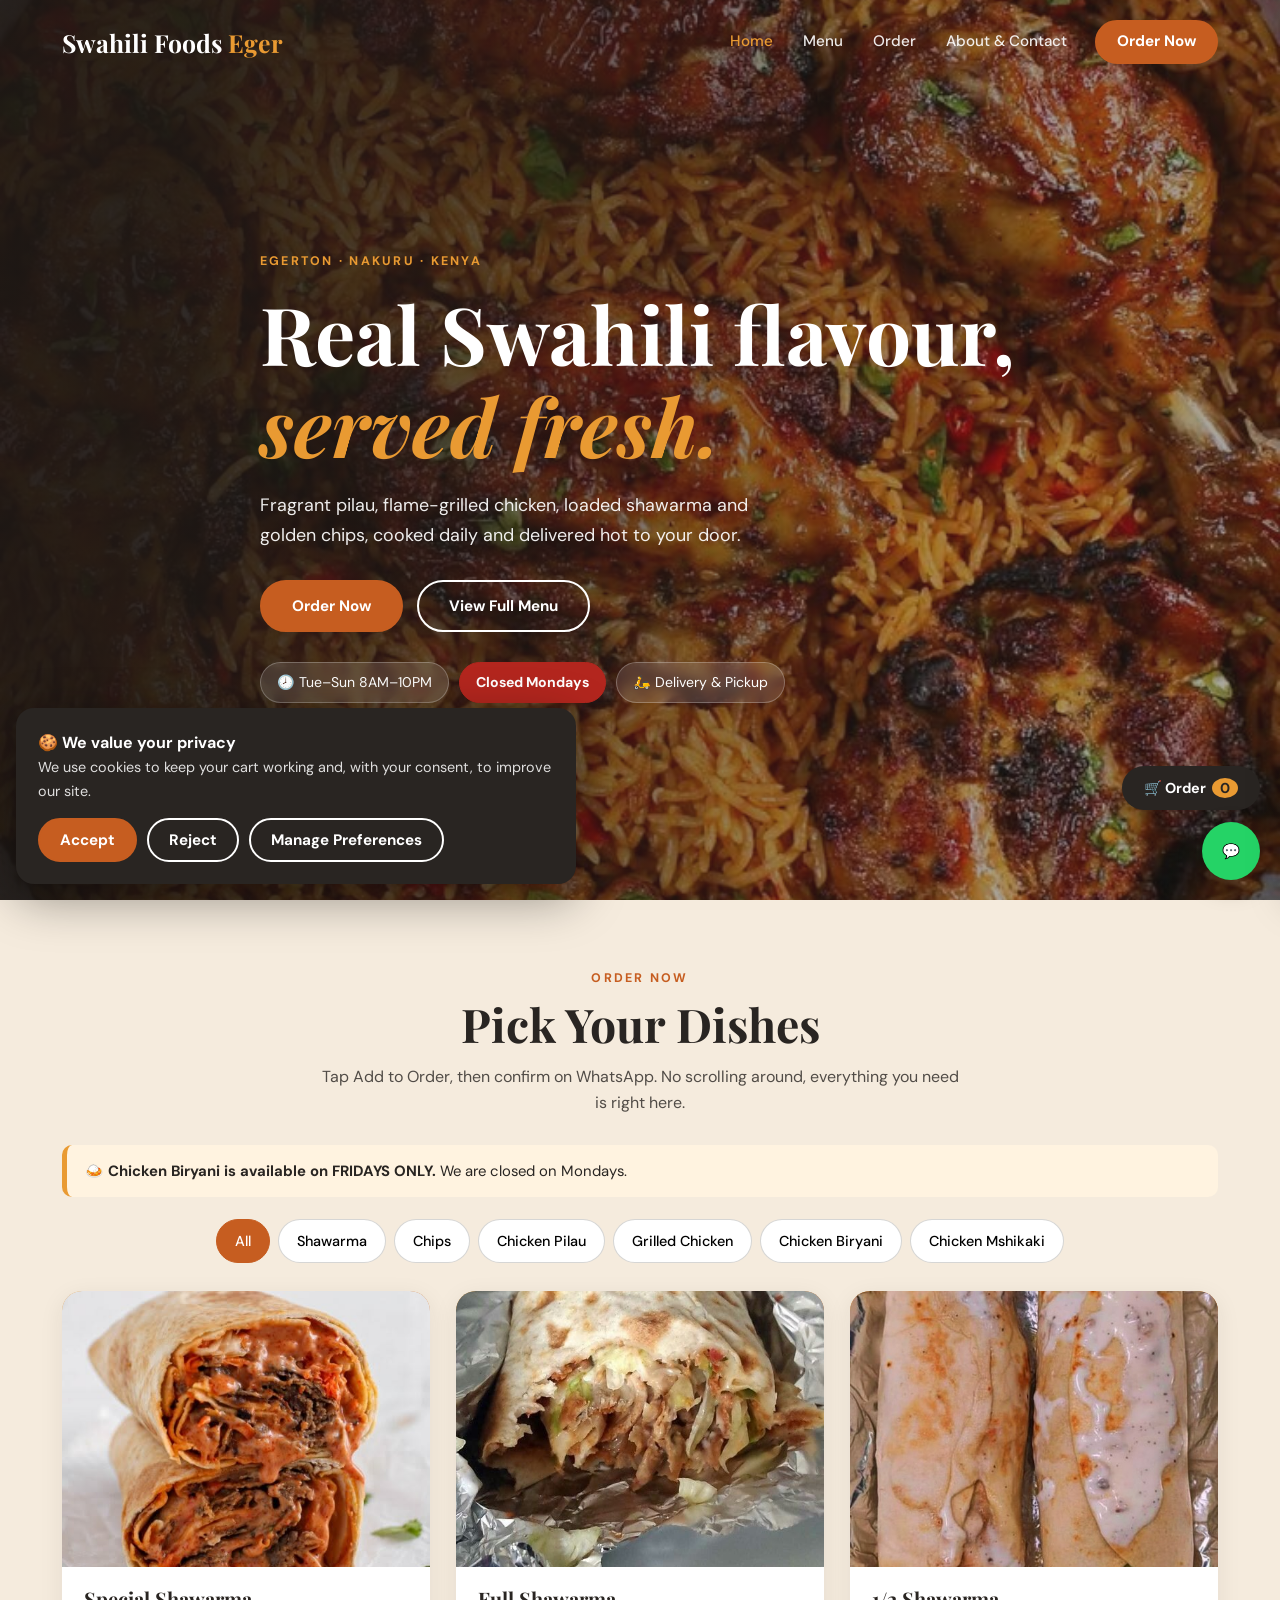
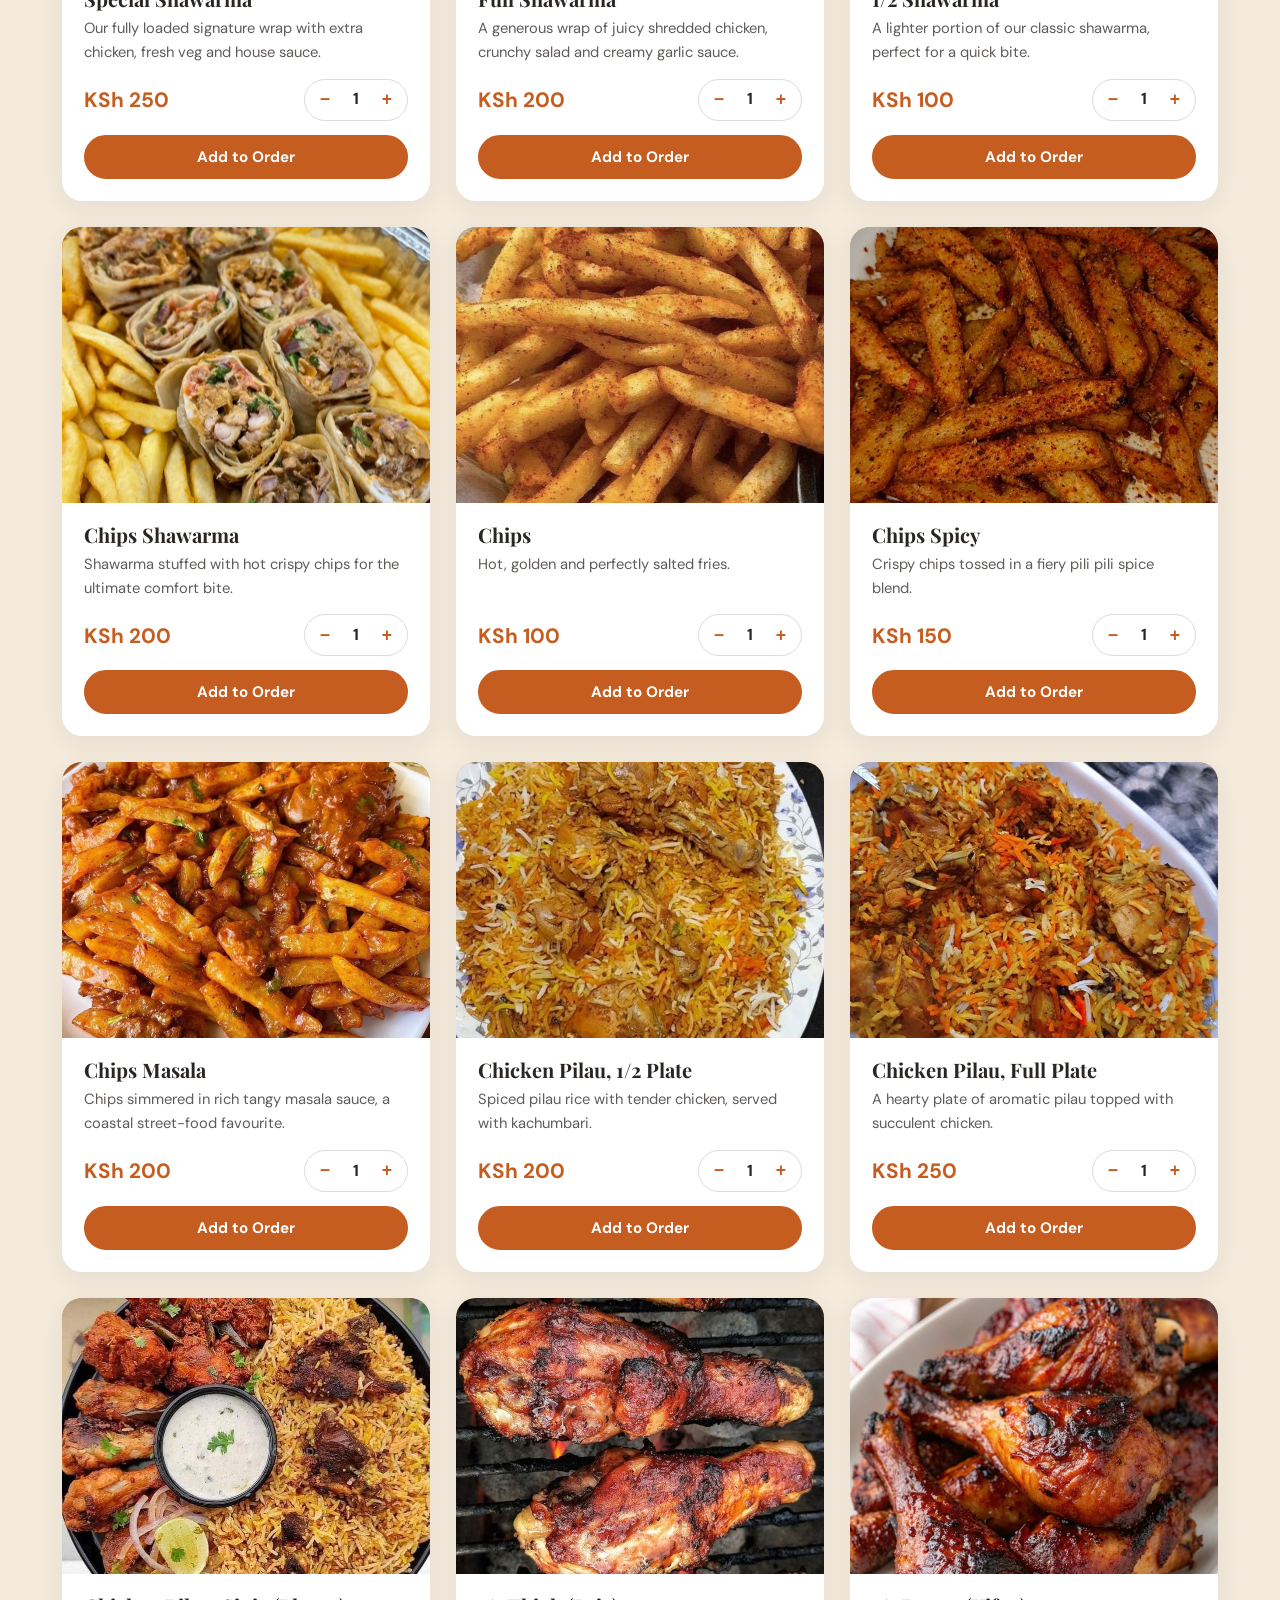
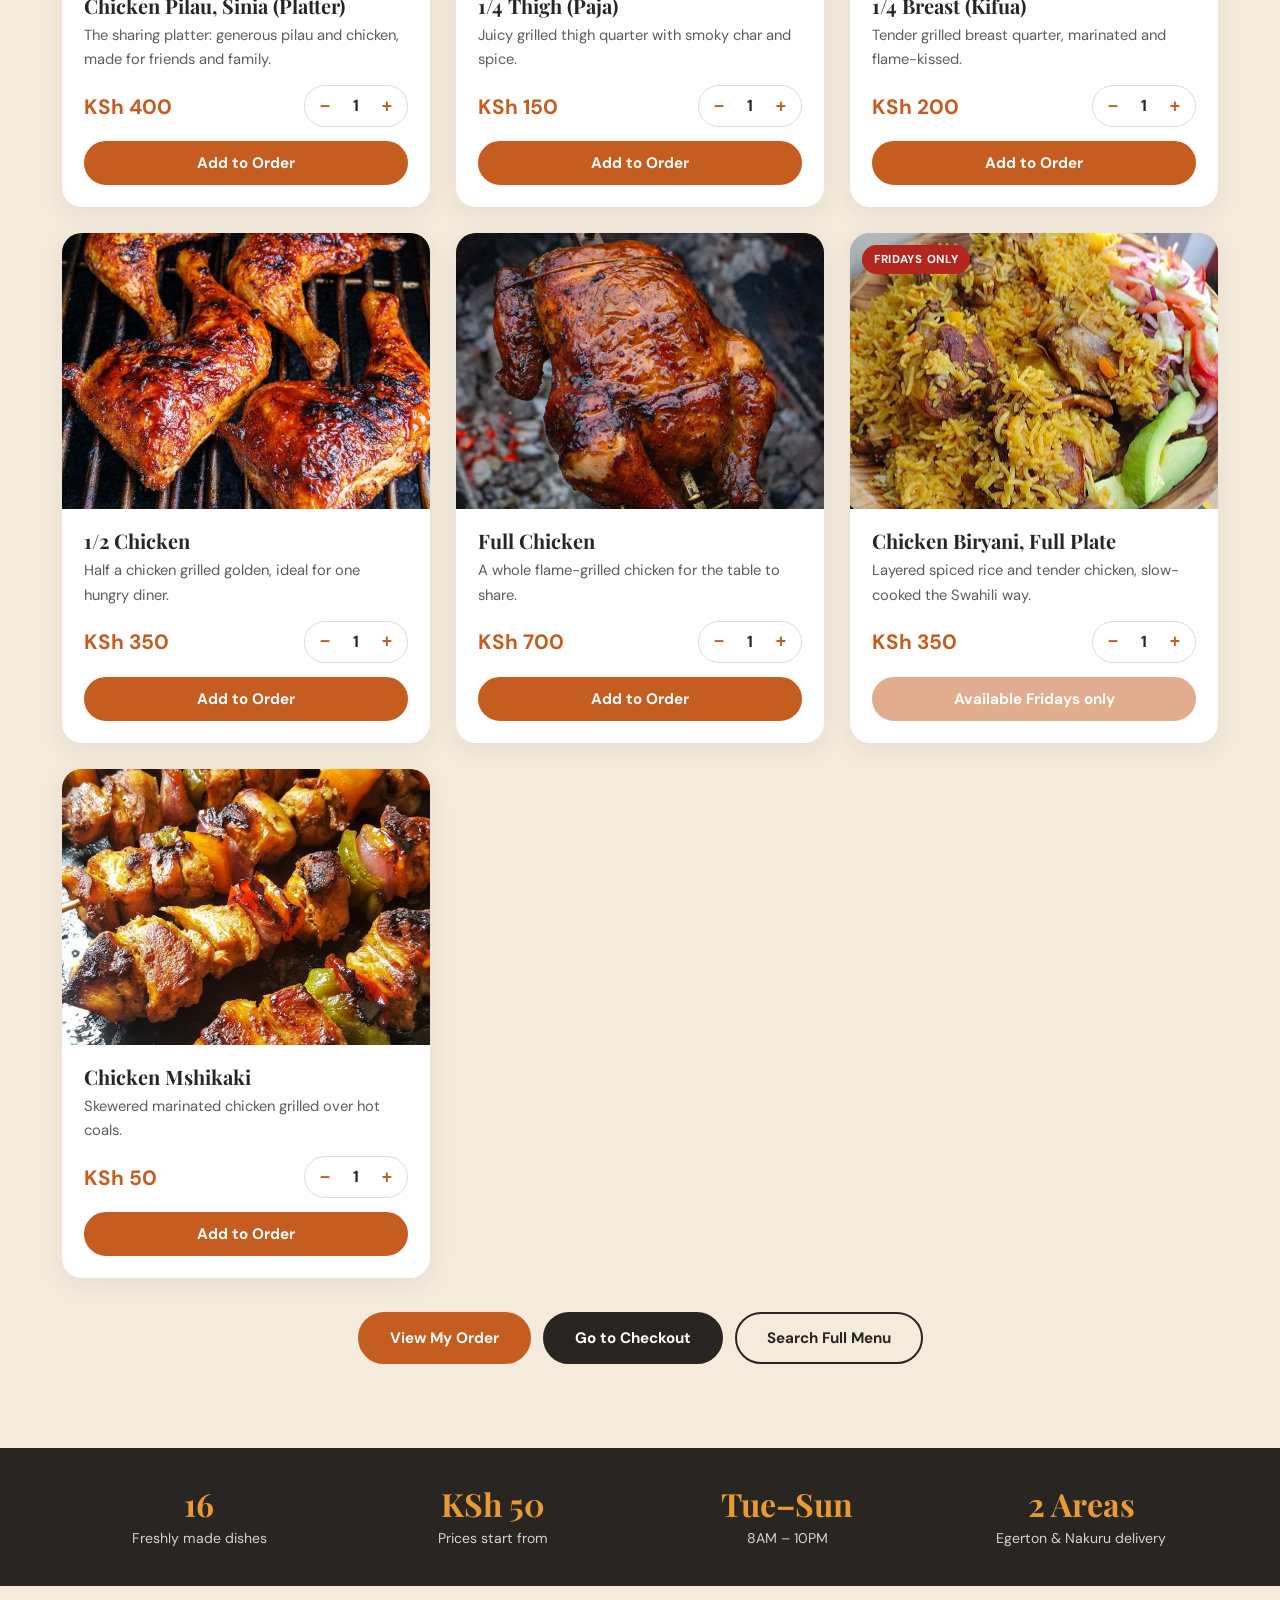
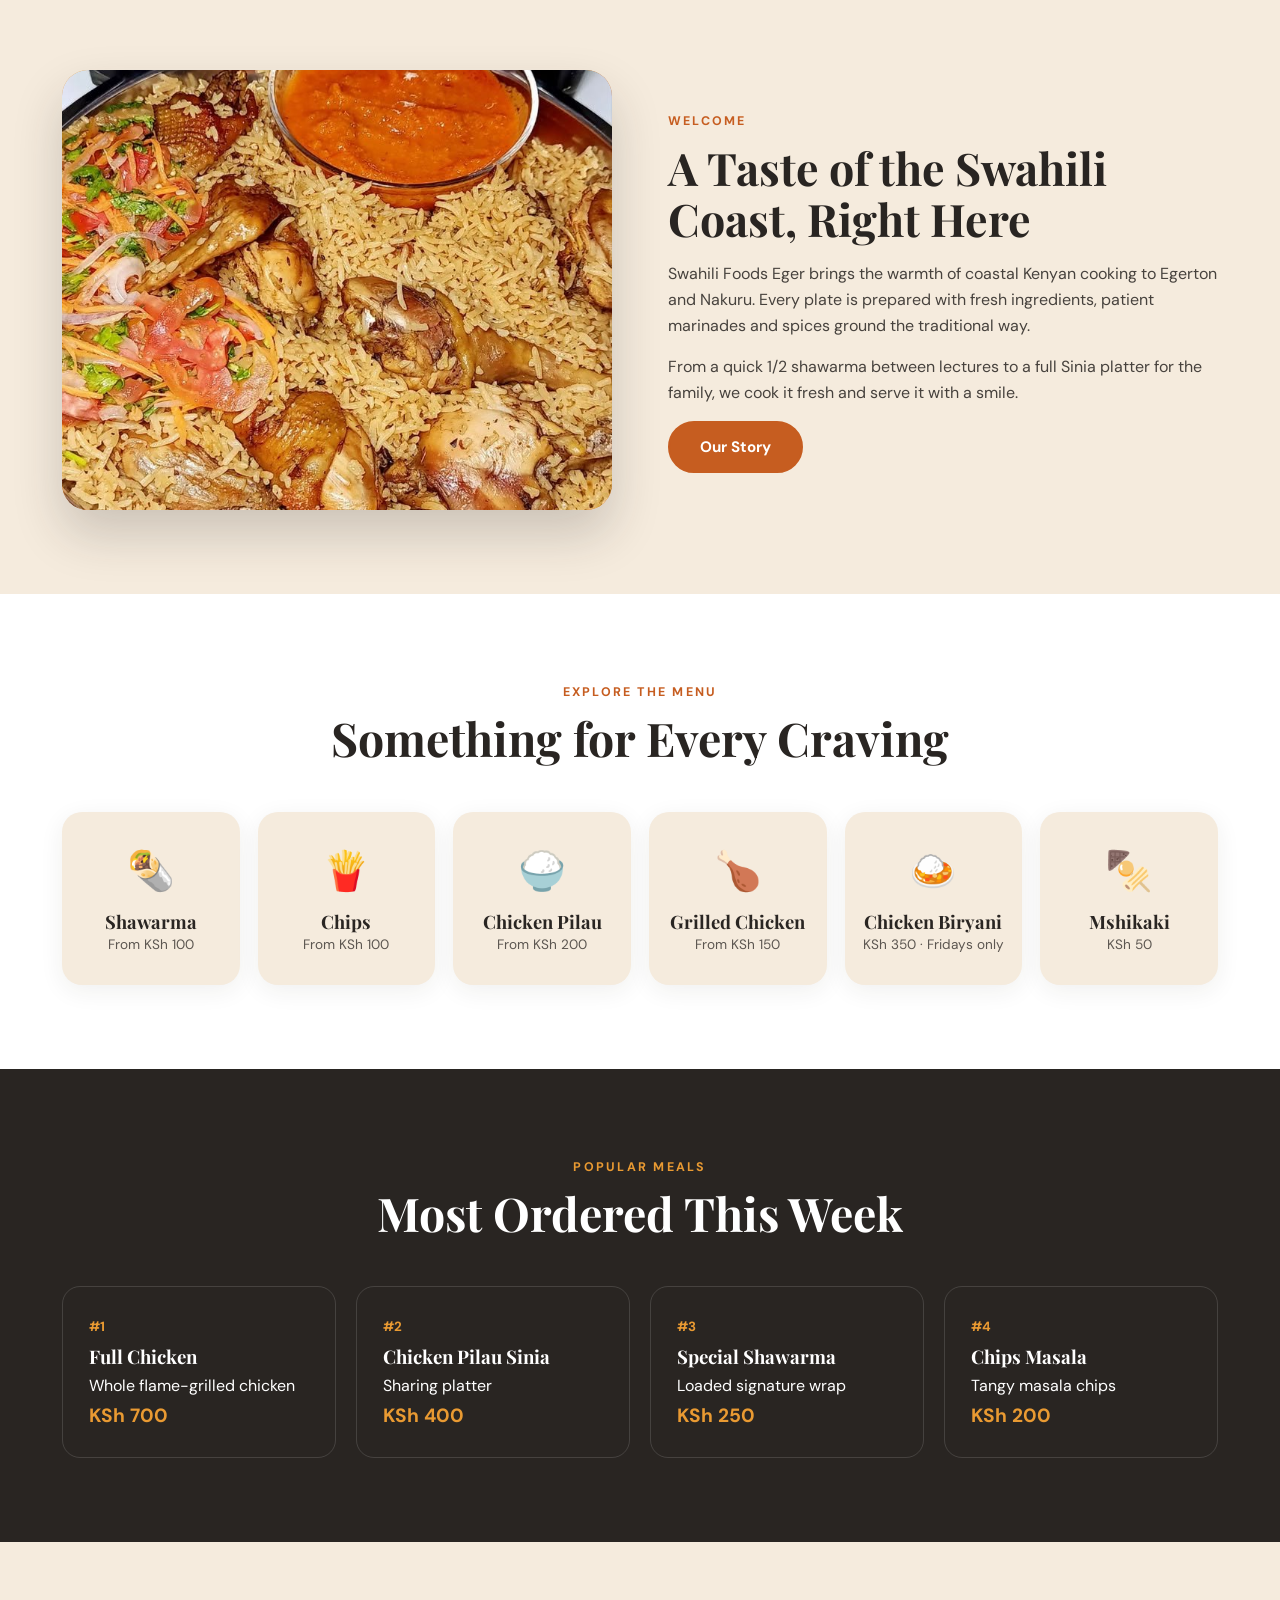
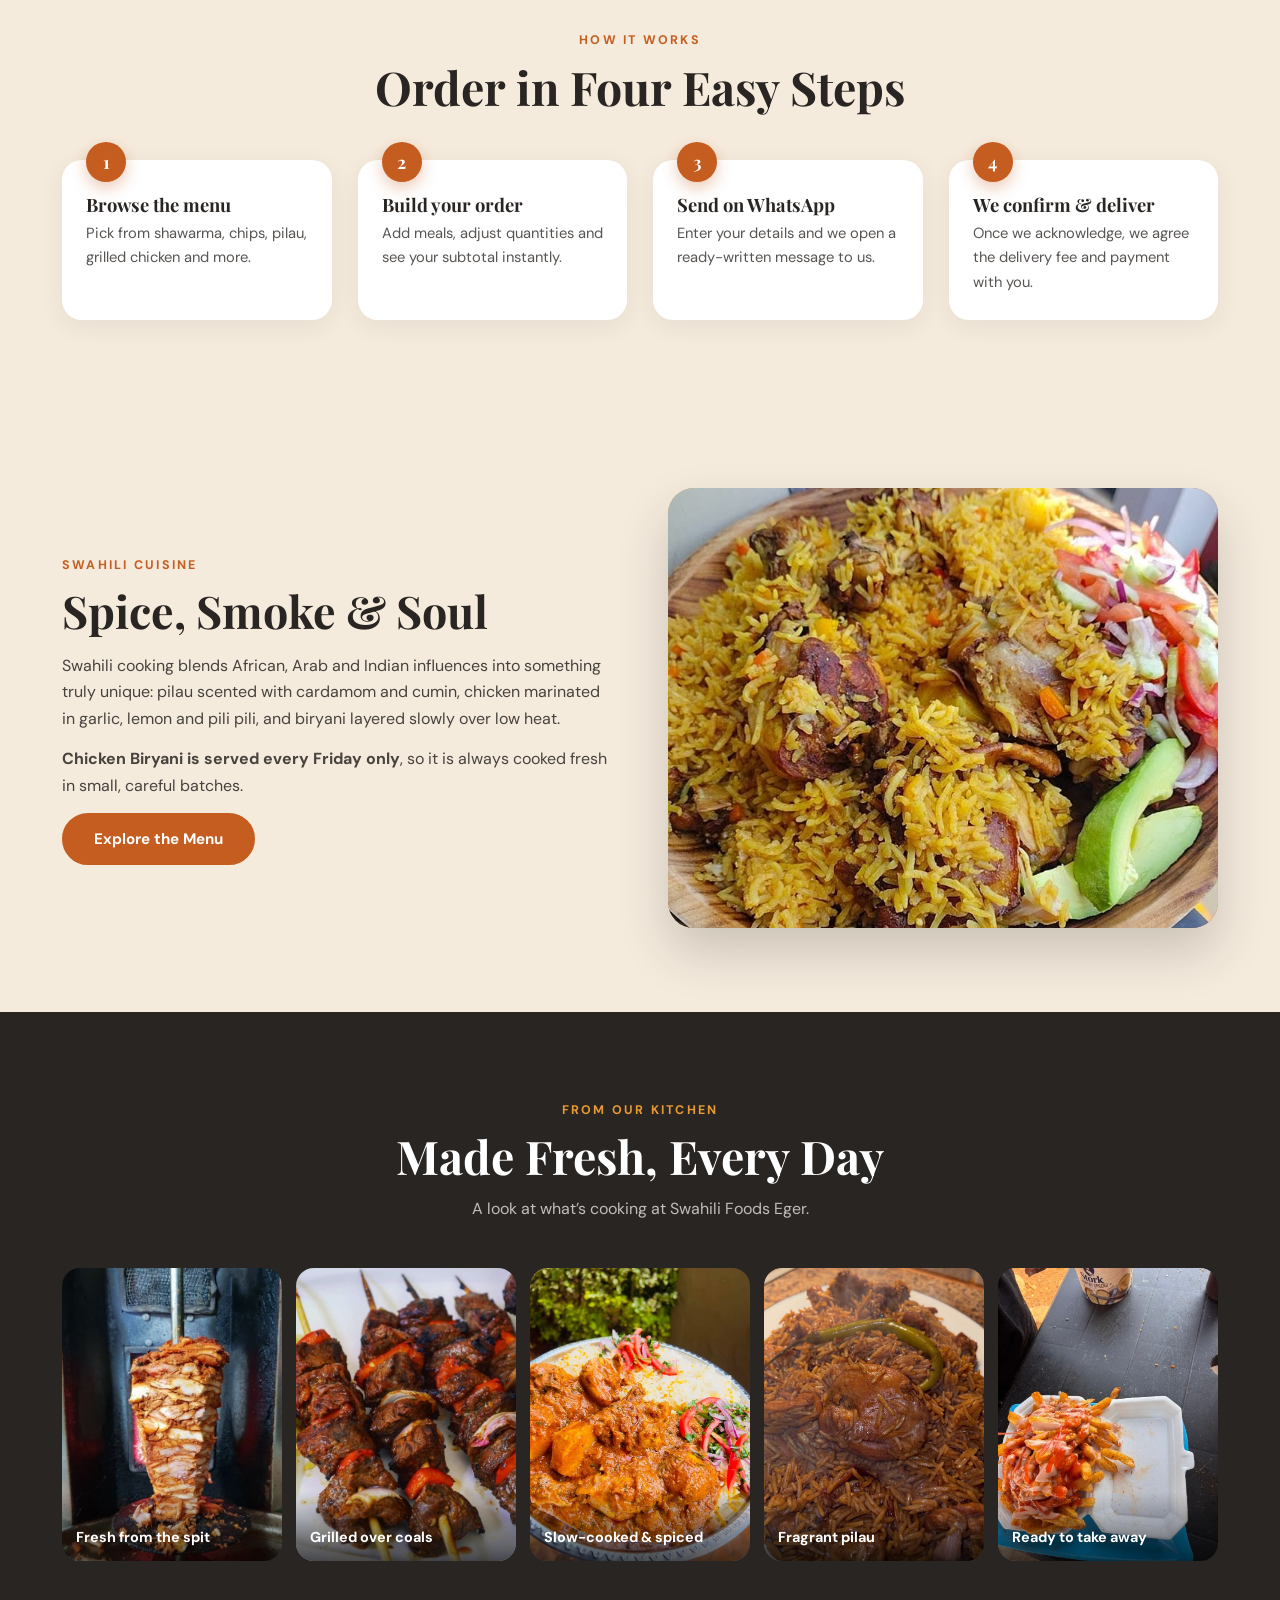
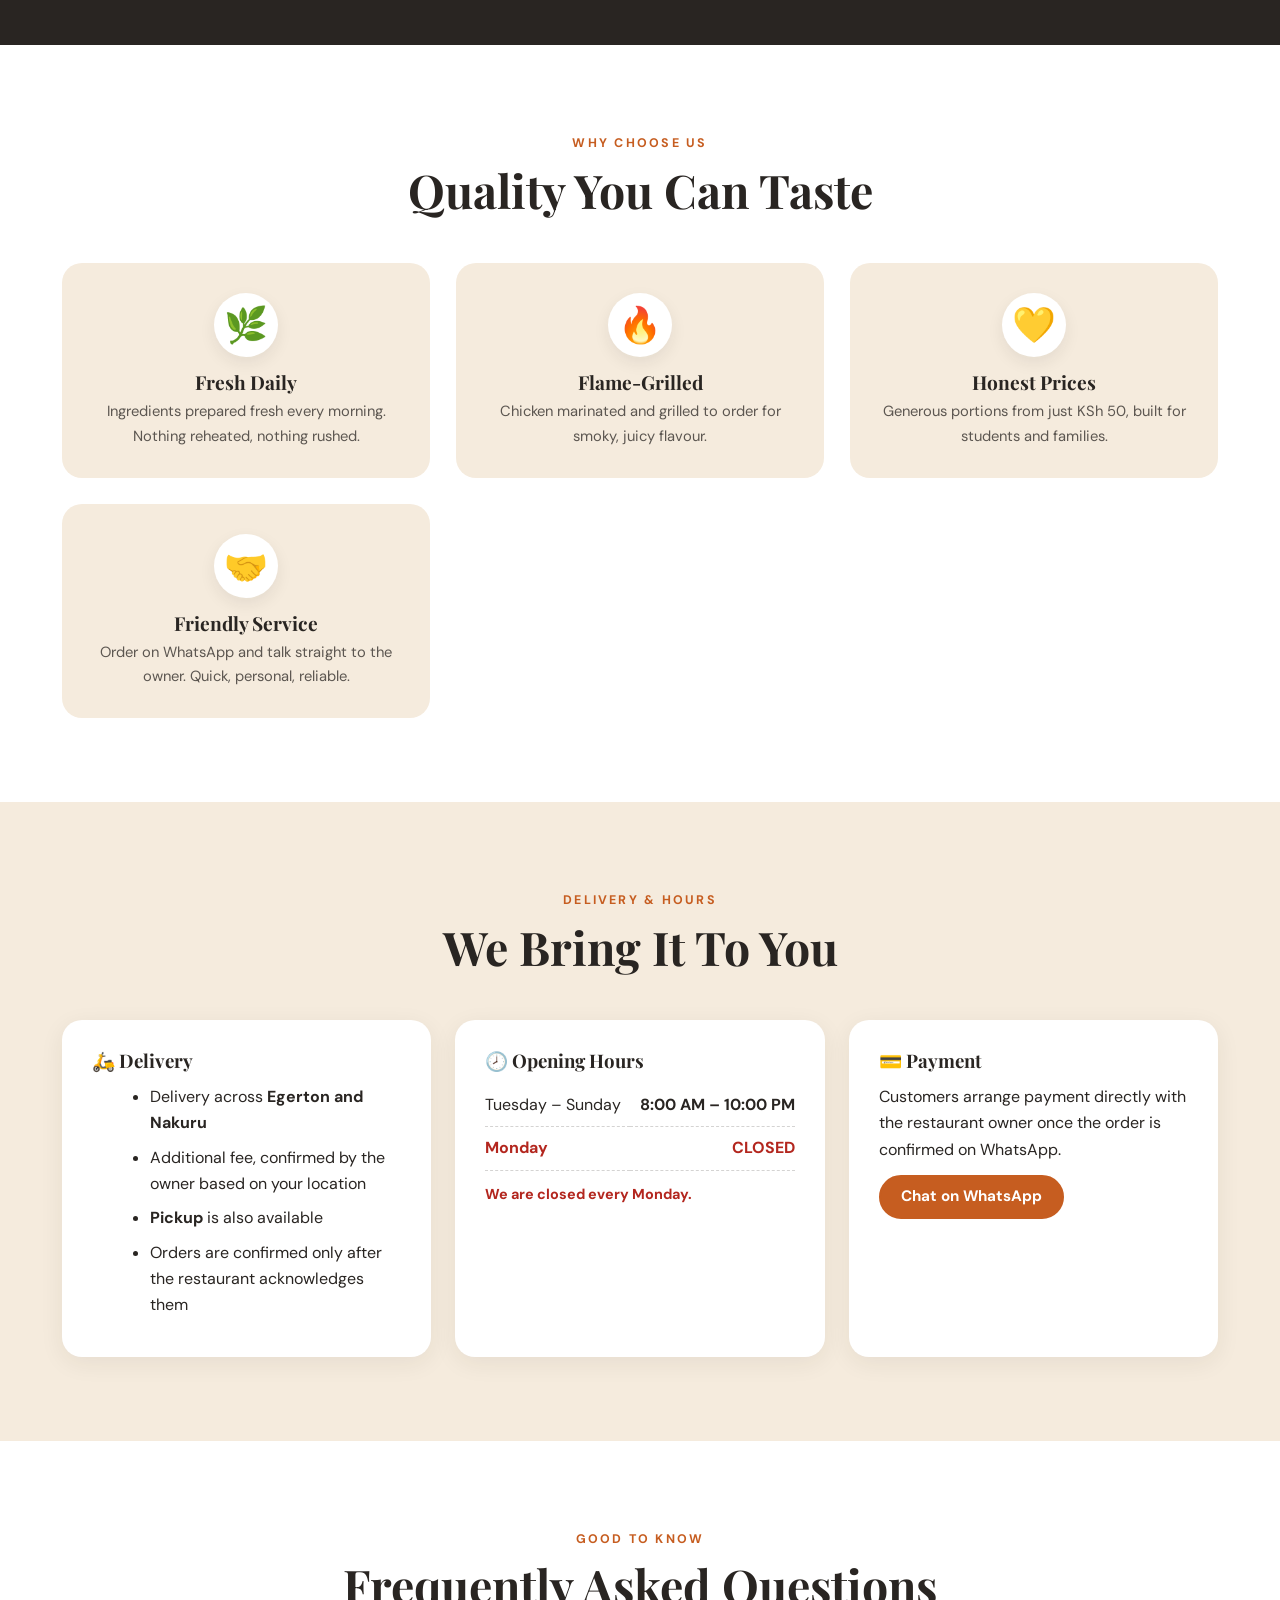
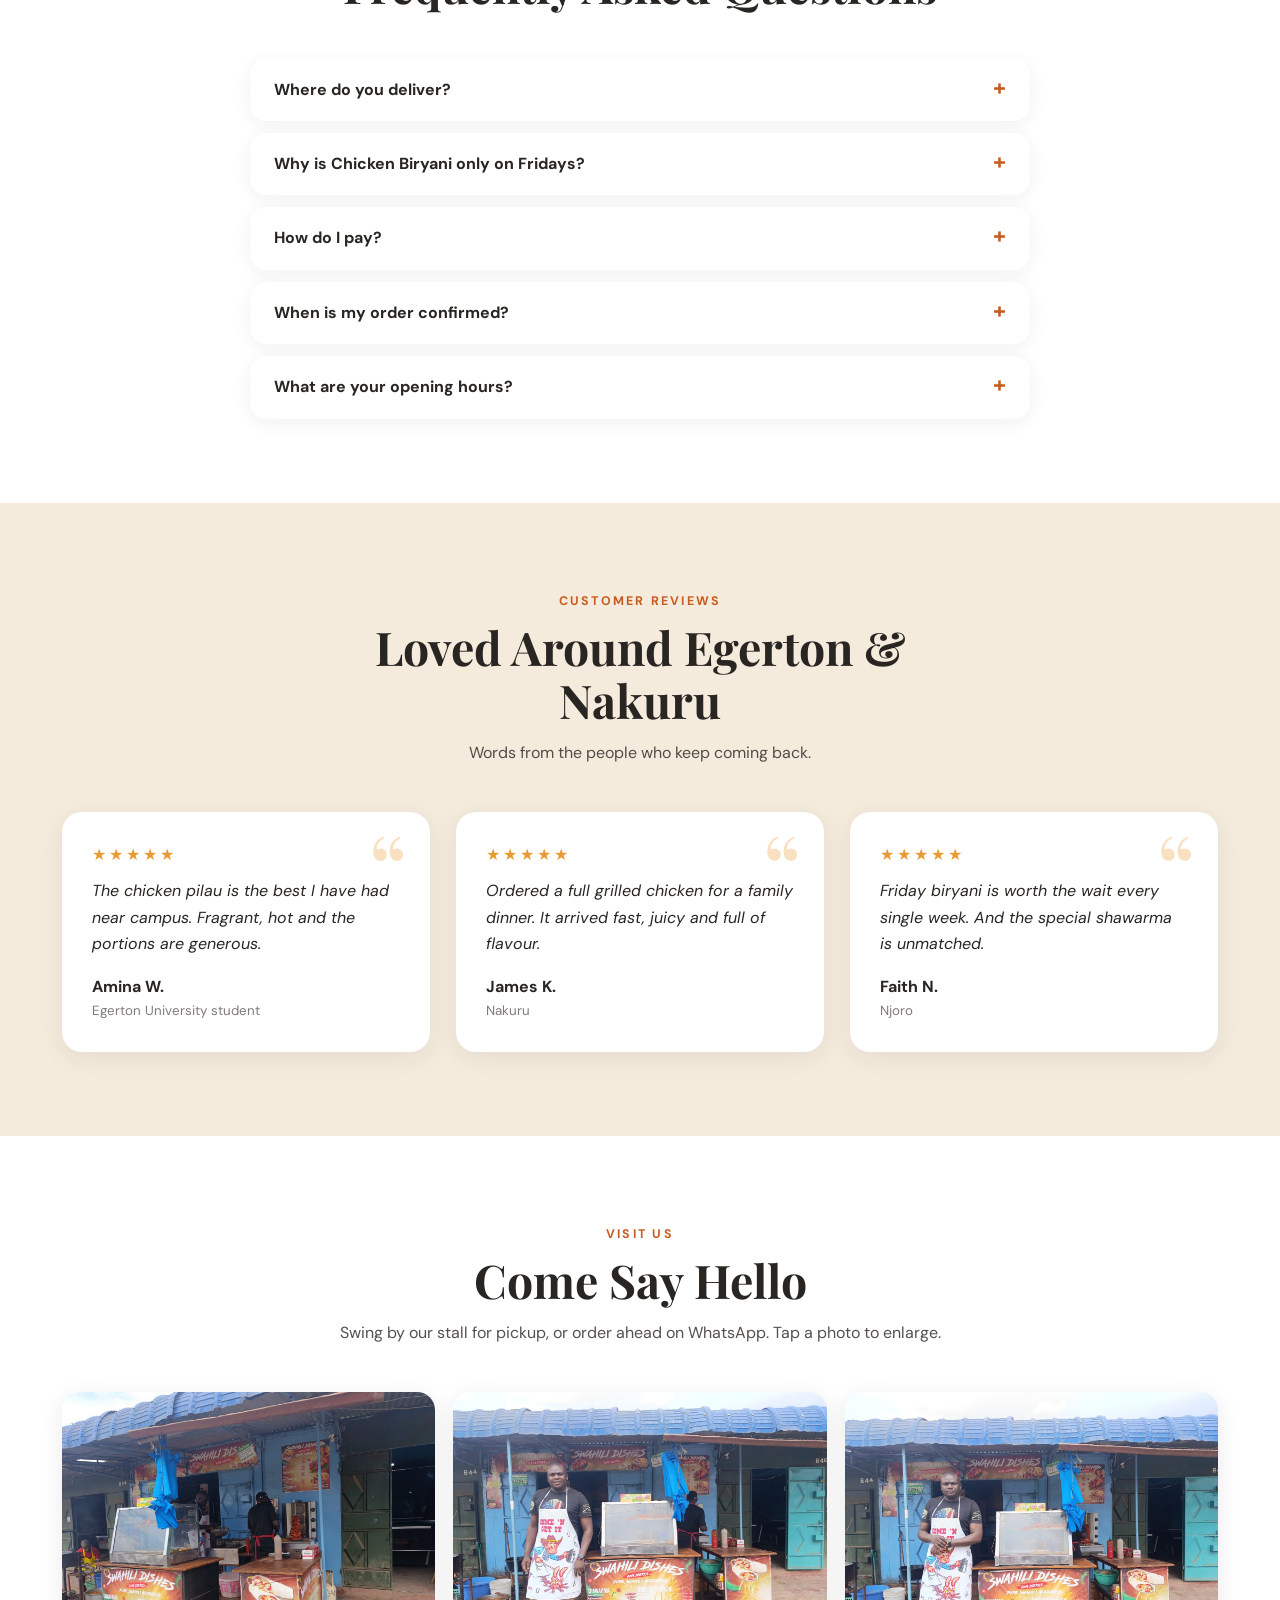
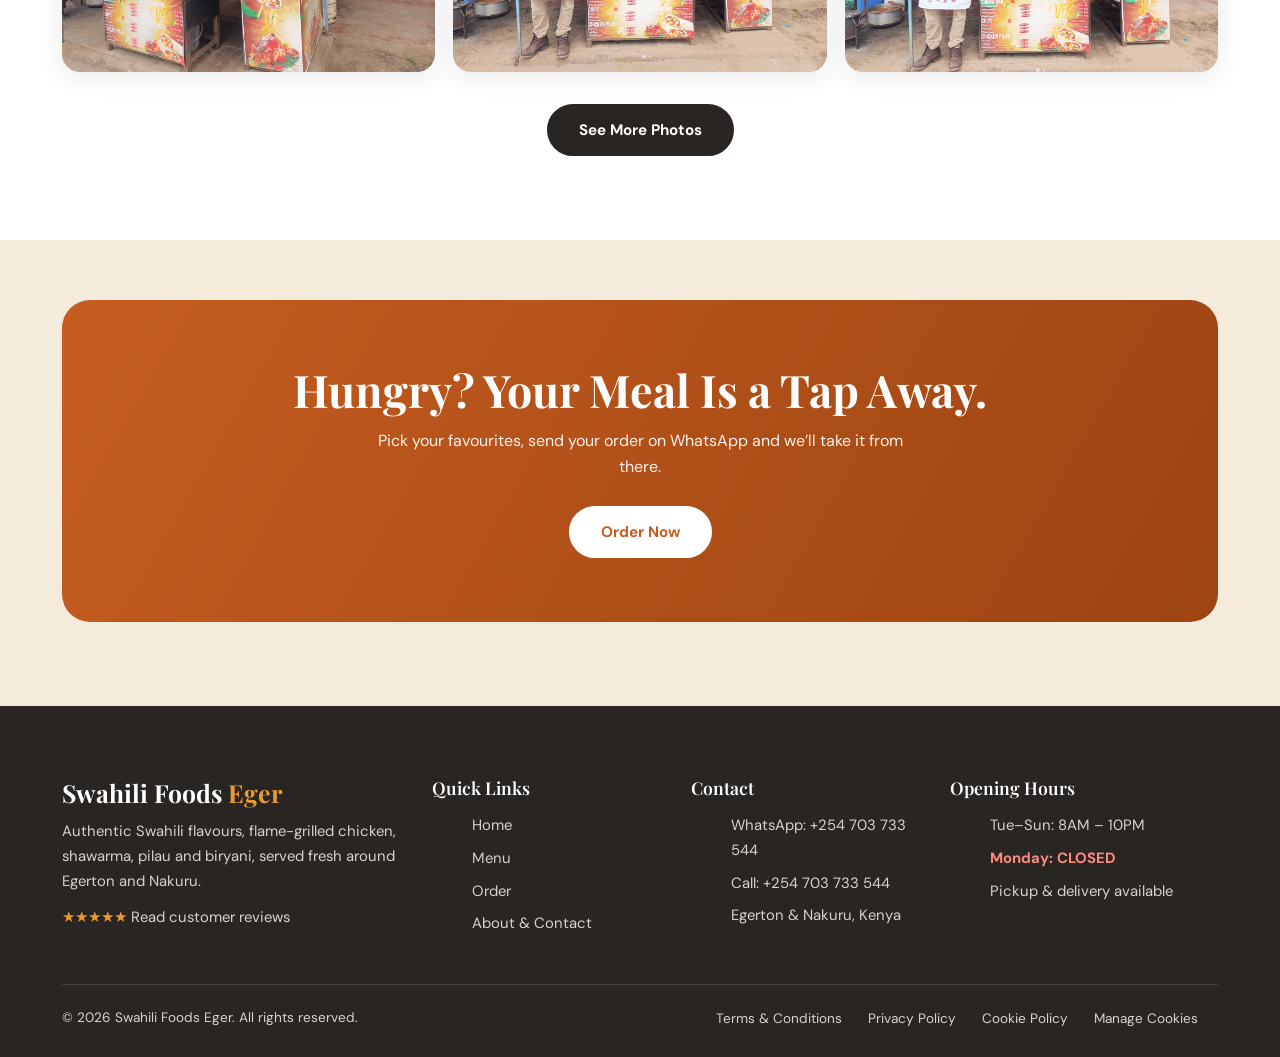
==== index.html @ cf9e190a "Add files via upload" ====
<!DOCTYPE html><html lang="en"><head><meta charset="utf-8"><meta name="viewport" content="width=device-width,initial-scale=1"><title>Swahili Foods Eger | Swahili Cuisine, Grilled Chicken &amp; Shawarma in Egerton &amp; Nakuru</title><meta name="description" content="Authentic Swahili food in Egerton and Nakuru: pilau, biryani, grilled chicken, shawarma and chips. Order on WhatsApp."><link rel="preconnect" href="https://fonts.googleapis.com"><link rel="preconnect" href="https://fonts.gstatic.com" crossorigin><link href="https://fonts.googleapis.com/css2?family=DM+Sans:wght@400;500;700&family=Playfair+Display:wght@600;700&display=swap" rel="stylesheet"><link rel="stylesheet" href="css/style.css"></head><body>
<section class="hero"><div class="wrap"><span class="eyebrow" style="color:var(--a)">Egerton · Nakuru · Kenya</span><h1>Real Swahili flavour, <em>served fresh.</em></h1><p>Fragrant pilau, flame-grilled chicken, loaded shawarma and golden chips, cooked daily and delivered hot to your door.</p><div class="cta"><a class="btn" href="#order">Order Now</a><a class="btn ghost" href="menu.html">View Full Menu</a></div><div class="pills"><span>🕗 Tue–Sun 8AM–10PM</span><span class="x">Closed Mondays</span><span>🛵 Delivery &amp; Pickup</span></div></div></section>
<section id="order" style="padding-top:64px"><div class="wrap"><div class="sh rv" style="margin-bottom:28px"><span class="eyebrow">Order Now</span><h2>Pick Your Dishes</h2><p>Tap Add to Order, then confirm on WhatsApp. No scrolling around, everything you need is right here.</p></div><div id="notice"></div><div class="notice"><b>🍛 Chicken Biryani is available on FRIDAYS ONLY.</b> We are closed on Mondays.</div><div class="chips" id="qchips" style="margin-bottom:28px"></div><div class="grid" id="featured"></div><p style="text-align:center;margin-top:34px;display:flex;gap:12px;justify-content:center;flex-wrap:wrap"><button class="btn" data-open>View My Order</button><a class="btn dk" href="order.html">Go to Checkout</a><a class="btn ghost" style="color:var(--c);border-color:var(--c)" href="menu.html">Search Full Menu</a></p></div></section>
<div class="stats"><div class="wrap"><div><b>16</b><span>Freshly made dishes</span></div><div><b>KSh 50</b><span>Prices start from</span></div><div><b>Tue–Sun</b><span>8AM – 10PM</span></div><div><b>2 Areas</b><span>Egerton &amp; Nakuru delivery</span></div></div></div>
<section><div class="wrap split"><div class="pic rv">🍗<img src="images/about.jpg" alt="Swahili Foods Eger kitchen" onerror="this.remove()"></div><div class="rv"><span class="eyebrow">Welcome</span><h2>A Taste of the Swahili Coast, Right Here</h2><p>Swahili Foods Eger brings the warmth of coastal Kenyan cooking to Egerton and Nakuru. Every plate is prepared with fresh ingredients, patient marinades and spices ground the traditional way.</p><p>From a quick 1/2 shawarma between lectures to a full Sinia platter for the family, we cook it fresh and serve it with a smile.</p><a class="btn" href="about.html">Our Story</a></div></div></section>
<section class="white"><div class="wrap"><div class="sh rv"><span class="eyebrow">Explore the Menu</span><h2>Something for Every Craving</h2></div><div class="tiles"><a class="tile rv" href="menu.html#cat-0"><span aria-hidden="true">🌯</span><h3>Shawarma</h3><p>From KSh 100</p></a><a class="tile rv" href="menu.html#cat-1"><span aria-hidden="true">🍟</span><h3>Chips</h3><p>From KSh 100</p></a><a class="tile rv" href="menu.html#cat-2"><span aria-hidden="true">🍚</span><h3>Chicken Pilau</h3><p>From KSh 200</p></a><a class="tile rv" href="menu.html#cat-3"><span aria-hidden="true">🍗</span><h3>Grilled Chicken</h3><p>From KSh 150</p></a><a class="tile rv" href="menu.html#cat-4"><span aria-hidden="true">🍛</span><h3>Chicken Biryani</h3><p>KSh 350 · Fridays only</p></a><a class="tile rv" href="menu.html#cat-5"><span aria-hidden="true">🍢</span><h3>Mshikaki</h3><p>KSh 50</p></a></div></div></section>
<section class="dark"><div class="wrap"><div class="sh rv"><span class="eyebrow" style="color:var(--a)">Popular Meals</span><h2>Most Ordered This Week</h2></div><div class="pop rv"><div><small>#1</small><h3>Full Chicken</h3><p>Whole flame-grilled chicken</p><b>KSh 700</b></div><div><small>#2</small><h3>Chicken Pilau Sinia</h3><p>Sharing platter</p><b>KSh 400</b></div><div><small>#3</small><h3>Special Shawarma</h3><p>Loaded signature wrap</p><b>KSh 250</b></div><div><small>#4</small><h3>Chips Masala</h3><p>Tangy masala chips</p><b>KSh 200</b></div></div></div></section>
<section><div class="wrap"><div class="sh rv"><span class="eyebrow">How It Works</span><h2>Order in Four Easy Steps</h2></div><div class="steps"><div class="step rv"><h3>Browse the menu</h3><p>Pick from shawarma, chips, pilau, grilled chicken and more.</p></div><div class="step rv"><h3>Build your order</h3><p>Add meals, adjust quantities and see your subtotal instantly.</p></div><div class="step rv"><h3>Send on WhatsApp</h3><p>Enter your details and we open a ready-written message to us.</p></div><div class="step rv"><h3>We confirm &amp; deliver</h3><p>Once we acknowledge, we agree the delivery fee and payment with you.</p></div></div></div></section>
<section><div class="wrap split"><div class="rv"><span class="eyebrow">Swahili Cuisine</span><h2>Spice, Smoke &amp; Soul</h2><p>Swahili cooking blends African, Arab and Indian influences into something truly unique: pilau scented with cardamom and cumin, chicken marinated in garlic, lemon and pili pili, and biryani layered slowly over low heat.</p><p><b>Chicken Biryani is served every Friday only</b>, so it is always cooked fresh in small, careful batches.</p><a class="btn" href="menu.html">Explore the Menu</a></div><div class="pic rv">🍛<img src="images/biryani.jpg" alt="Chicken biryani" onerror="this.remove()"></div></div></section>
<section class="dark"><div class="wrap"><div class="sh rv"><span class="eyebrow" style="color:var(--a)">From Our Kitchen</span><h2>Made Fresh, Every Day</h2><p>A look at what’s cooking at Swahili Foods Eger.</p></div><div class="gal"><figure class="rv"><img src="images/g1.jpg" alt="Shawarma roasting on the spit" loading="lazy"><figcaption>Fresh from the spit</figcaption></figure><figure class="rv"><img src="images/g2.jpg" alt="Skewers grilled over coals" loading="lazy"><figcaption>Grilled over coals</figcaption></figure><figure class="rv"><img src="images/g3.jpg" alt="Slow-cooked spiced dish" loading="lazy"><figcaption>Slow-cooked &amp; spiced</figcaption></figure><figure class="rv"><img src="images/g4.jpg" alt="Fragrant pilau" loading="lazy"><figcaption>Fragrant pilau</figcaption></figure><figure class="rv"><img src="images/g5.jpg" alt="Takeaway chips" loading="lazy"><figcaption>Ready to take away</figcaption></figure></div></div></section>
<section class="white"><div class="wrap"><div class="sh rv"><span class="eyebrow">Why Choose Us</span><h2>Quality You Can Taste</h2></div><div class="grid"><div class="feat rv"><i aria-hidden="true">🌿</i><h3>Fresh Daily</h3><p>Ingredients prepared fresh every morning. Nothing reheated, nothing rushed.</p></div><div class="feat rv"><i aria-hidden="true">🔥</i><h3>Flame-Grilled</h3><p>Chicken marinated and grilled to order for smoky, juicy flavour.</p></div><div class="feat rv"><i aria-hidden="true">💛</i><h3>Honest Prices</h3><p>Generous portions from just KSh 50, built for students and families.</p></div><div class="feat rv"><i aria-hidden="true">🤝</i><h3>Friendly Service</h3><p>Order on WhatsApp and talk straight to the owner. Quick, personal, reliable.</p></div></div></div></section>
<section><div class="wrap"><div class="sh rv"><span class="eyebrow">Delivery &amp; Hours</span><h2>We Bring It To You</h2></div><div class="info"><div class="box rv"><h3>🛵 Delivery</h3><ul><li>Delivery across <b>Egerton and Nakuru</b></li><li>Additional fee, confirmed by the owner based on your location</li><li><b>Pickup</b> is also available</li><li>Orders are confirmed only after the restaurant acknowledges them</li></ul></div><div class="box rv"><h3>🕗 Opening Hours</h3><table class="hrs"><tr><td>Tuesday – Sunday</td><td>8:00 AM – 10:00 PM</td></tr><tr class="cl"><td>Monday</td><td>CLOSED</td></tr></table><p style="margin-top:12px;font-size:.9rem"><b style="color:#b3261e">We are closed every Monday.</b></p></div><div class="box rv"><h3>💳 Payment</h3><p>Customers arrange payment directly with the restaurant owner once the order is confirmed on WhatsApp.</p><p style="margin-top:12px"><a class="btn sm" href="https://wa.me/254703733544">Chat on WhatsApp</a></p></div></div></div></section>
<section class="white"><div class="wrap"><div class="sh rv"><span class="eyebrow">Good to Know</span><h2>Frequently Asked Questions</h2></div><div class="faq rv"><details><summary>Where do you deliver?</summary><p>We deliver within Egerton and Nakuru. Delivery has an additional fee which the owner confirms with you based on your location. Pickup is also available.</p></details><details><summary>Why is Chicken Biryani only on Fridays?</summary><p>Biryani is cooked in careful, fresh batches every Friday, so it is only available to order that day.</p></details><details><summary>How do I pay?</summary><p>Payment is arranged directly with the restaurant owner after your order is acknowledged on WhatsApp.</p></details><details><summary>When is my order confirmed?</summary><p>Sending the WhatsApp message is a request. Your order is confirmed once the restaurant acknowledges it.</p></details><details><summary>What are your opening hours?</summary><p>We are open Tuesday to Sunday, 8AM to 10PM, and closed every Monday.</p></details></div></div></section>
<section id="reviews"><div class="wrap"><div class="sh rv"><span class="eyebrow">Customer Reviews</span><h2>Loved Around Egerton &amp; Nakuru</h2><p>Words from the people who keep coming back.</p></div><div class="grid"><div class="rev rv"><div class="st">★★★★★</div><p>The chicken pilau is the best I have had near campus. Fragrant, hot and the portions are generous.</p><b>Amina W.<small>Egerton University student</small></b></div><div class="rev rv"><div class="st">★★★★★</div><p>Ordered a full grilled chicken for a family dinner. It arrived fast, juicy and full of flavour.</p><b>James K.<small>Nakuru</small></b></div><div class="rev rv"><div class="st">★★★★★</div><p>Friday biryani is worth the wait every single week. And the special shawarma is unmatched.</p><b>Faith N.<small>Njoro</small></b></div></div></div></section>
<section class="white"><div class="wrap"><div class="sh rv"><span class="eyebrow">Visit Us</span><h2>Come Say Hello</h2><p>Swing by our stall for pickup, or order ahead on WhatsApp. Tap a photo to enlarge.</p></div><div class="strip"><button class="zm rv" data-zoom="images/stall-1.jpg" data-alt="Swahili Foods Eger stall front" aria-label="Enlarge photo: Swahili Foods Eger stall front"><img src="images/stall-1.jpg" alt="Swahili Foods Eger stall front" loading="lazy"></button><button class="zm rv" data-zoom="images/stall-2.jpg" data-alt="Our team at the stall" aria-label="Enlarge photo: Our team at the stall"><img src="images/stall-2.jpg" alt="Our team at the stall" loading="lazy"></button><button class="zm rv" data-zoom="images/stall-5.jpg" data-alt="Fresh food counter" aria-label="Enlarge photo: Fresh food counter"><img src="images/stall-5.jpg" alt="Fresh food counter" loading="lazy"></button></div><p style="text-align:center;margin-top:32px"><a class="btn dk" href="about.html#stall">See More Photos</a></p></div></section>
<section style="padding-top:60px"><div class="wrap"><div class="band rv"><h2>Hungry? Your Meal Is a Tap Away.</h2><p>Pick your favourites, send your order on WhatsApp and we’ll take it from there.</p><a class="btn" href="menu.html">Order Now</a></div></div></section>
<script src="js/app.js"></script></body></html>
---- css/style.css ----
:root{--o:#C65D20;--a:#E99A32;--iv:#F5EBDD;--c:#292522;--w:#fff}
*{box-sizing:border-box;margin:0}html{scroll-behavior:smooth}
body{font:16px/1.65 'DM Sans',sans-serif;color:var(--c);background:var(--iv)}
h1,h2,h3{font-family:'Playfair Display',serif;line-height:1.15}
img{max-width:100%;display:block}a{color:inherit;text-decoration:none}
.wrap{max-width:1200px;margin:auto;padding:0 22px}section{padding:84px 0}
.eyebrow{color:var(--o);font-weight:700;letter-spacing:.18em;text-transform:uppercase;font-size:.78rem}
.sh{text-align:center;max-width:640px;margin:0 auto 46px}.sh h2{font-size:clamp(2rem,4vw,2.9rem);margin:8px 0 12px}.sh p{opacity:.8}
.hd{position:absolute;inset:0 0 auto;z-index:20;padding:20px 0;color:#fff}
.hd .wrap{display:flex;align-items:center;gap:26px;flex-wrap:wrap}
.brand{font:700 1.55rem 'Playfair Display',serif}.brand b{color:var(--a)}
.hd nav{display:flex;gap:26px;margin-left:auto}
.hd nav a{font-weight:500;font-size:.95rem;opacity:.9;transition:.2s}.hd nav a.on,.hd nav a:hover{color:var(--a);opacity:1}
.btn{display:inline-block;padding:14px 30px;border-radius:50px;font:700 .95rem 'DM Sans',sans-serif;border:2px solid var(--o);background:var(--o);color:#fff;cursor:pointer;transition:.25s}
.btn:hover{background:var(--a);border-color:var(--a);transform:translateY(-2px);box-shadow:0 10px 24px #c65d2045}
.btn.ghost{background:transparent;border-color:#fff}.btn.ghost:hover{color:var(--c)}.btn.dk{background:var(--c);border-color:var(--c)}.btn.sm{padding:9px 20px}.btn[disabled]{opacity:.5;pointer-events:none}
.hero{min-height:100vh;display:flex;align-items:center;color:#fff;background:linear-gradient(100deg,#1d1815ee 15%,#29252266 70%),url(../images/hero.jpg) center/cover,radial-gradient(circle at 70% 40%,#C65D20,#292522)}
.hero .wrap{padding-top:120px;padding-bottom:70px}.hero h1{font-size:clamp(2.6rem,7vw,5rem);max-width:760px;margin:14px 0 20px}.hero h1 em{color:var(--a)}
.hero p{max-width:540px;font-size:1.12rem;opacity:.92}.hero .cta{display:flex;gap:14px;flex-wrap:wrap;margin:30px 0}
.pills{display:flex;gap:10px;flex-wrap:wrap}.pills span{background:#ffffff1f;border:1px solid #ffffff40;backdrop-filter:blur(6px);padding:8px 16px;border-radius:50px;font-size:.88rem}.pills .x{background:#b3261e;border-color:#b3261e;font-weight:700}
.ph{padding:150px 0 70px;color:#fff;text-align:center;background:linear-gradient(#292522ee,#292522cc),radial-gradient(circle at 20% 0,#C65D20,#292522)}.ph h1{font-size:clamp(2.2rem,5vw,3.6rem);margin-top:8px}.ph p{opacity:.8;max-width:560px;margin:10px auto 0}
.grid{display:grid;grid-template-columns:repeat(auto-fill,minmax(270px,1fr));gap:26px}
.card{background:var(--w);border-radius:20px;overflow:hidden;box-shadow:0 6px 24px #29252214;transition:.3s;display:flex;flex-direction:column}.card:hover{transform:translateY(-6px);box-shadow:0 18px 40px #29252224}
.im{position:relative;aspect-ratio:4/3;display:grid;place-items:center;font-size:4.2rem;background:linear-gradient(135deg,var(--a),var(--o));overflow:hidden}.im img{position:absolute;inset:0;width:100%;height:100%;object-fit:cover;transition:.6s}.card:hover .im img{transform:scale(1.07)}
.tag{position:absolute;top:12px;left:12px;z-index:2;background:var(--c);color:#fff;font-size:.72rem;font-weight:700;padding:5px 12px;border-radius:50px;letter-spacing:.06em}.tag.f{background:#b3261e}
.cb{padding:20px 22px 22px;display:flex;flex-direction:column;flex:1}.cb h3{font-size:1.25rem}.cb p{font-size:.92rem;opacity:.75;margin:6px 0 14px;flex:1}
.pr{font:700 1.3rem 'DM Sans';color:var(--o)}.row{display:flex;align-items:center;justify-content:space-between;gap:10px}
.qty{display:inline-flex;align-items:center;border:1.5px solid #29252228;border-radius:50px}.qty button{width:32px;height:32px;border:0;background:none;font-size:1.1rem;cursor:pointer;color:var(--o);font-weight:700}.qty span{min-width:22px;text-align:center;font-weight:700}
.split{display:grid;grid-template-columns:1fr 1fr;gap:56px;align-items:center}.split .pic{aspect-ratio:5/4;border-radius:26px;background:linear-gradient(135deg,var(--a),var(--o));display:grid;place-items:center;font-size:6rem;overflow:hidden;position:relative;box-shadow:0 24px 50px #29252233}.split .pic img{position:absolute;inset:0;width:100%;height:100%;object-fit:cover}
.split h2{font-size:clamp(2rem,4vw,2.8rem);margin:8px 0 16px}.split p{margin-bottom:14px;opacity:.85}
.dark{background:var(--c);color:#fff}.dark .sh p{opacity:.7}.white{background:var(--w)}
.pop{display:grid;grid-template-columns:repeat(auto-fit,minmax(230px,1fr));gap:20px}.pop div{border:1px solid #ffffff22;border-radius:18px;padding:26px;transition:.3s}.pop div:hover{border-color:var(--a);transform:translateY(-4px)}.pop small{color:var(--a);font-weight:700}.pop h3{margin:6px 0}.pop b{color:var(--a);font-size:1.2rem}
.feat{background:var(--iv);border-radius:20px;padding:30px 26px;text-align:center;transition:.3s}.feat:hover{transform:translateY(-5px)}.feat i{font-style:normal;font-size:2.2rem;display:block;margin-bottom:10px}.feat h3{font-size:1.2rem;margin-bottom:6px}.feat p{font-size:.92rem;opacity:.75}
.info{display:grid;grid-template-columns:repeat(auto-fit,minmax(280px,1fr));gap:24px}.box{background:var(--w);border-radius:20px;padding:30px;box-shadow:0 6px 24px #29252212}.box h3{margin-bottom:12px}.box li{margin:0 0 8px 18px}
.hrs{width:100%;border-collapse:collapse}.hrs td{padding:8px 0;border-bottom:1px dashed #29252233}.hrs td:last-child{text-align:right;font-weight:700}.hrs .cl td{color:#b3261e;font-weight:700}
.rev{background:var(--w);border-radius:20px;padding:30px;box-shadow:0 6px 24px #29252214;position:relative}.rev:before{content:"“";position:absolute;top:6px;right:22px;font:6rem 'Playfair Display';color:var(--a);opacity:.3;line-height:1}.st{color:var(--a);letter-spacing:3px}.rev p{margin:10px 0 16px;font-style:italic}.rev b small{display:block;font-weight:400;opacity:.6}
.band{text-align:center;color:#fff;background:linear-gradient(120deg,var(--o),#9c4412);border-radius:28px;padding:64px 24px}.band h2{font-size:clamp(1.9rem,4vw,2.8rem);margin-bottom:12px}.band p{max-width:560px;margin:0 auto 26px;opacity:.92}.band .btn{background:#fff;color:var(--o);border-color:#fff}
.bar{display:flex;gap:12px;flex-wrap:wrap;align-items:center;justify-content:space-between;margin-bottom:34px}.chips{display:flex;gap:8px;flex-wrap:wrap}.chip{padding:9px 18px;border-radius:50px;border:1.5px solid #29252230;background:var(--w);cursor:pointer;font:500 .9rem 'DM Sans';transition:.2s}.chip.on,.chip:hover{background:var(--o);border-color:var(--o);color:#fff}
.srch{padding:12px 20px;border-radius:50px;border:1.5px solid #29252230;font:inherit;min-width:260px;background:var(--w)}input:focus,textarea:focus,select:focus{outline:2px solid var(--a)}
.cat{margin-bottom:54px}.cat h2{font-size:2rem;margin-bottom:6px}.cat>p{opacity:.7;margin-bottom:22px}
.notice{background:#fff3e0;border-left:5px solid var(--a);padding:14px 18px;border-radius:10px;margin-bottom:22px;font-size:.93rem}.notice.r{background:#fdecea;border-color:#b3261e}
.fab{position:fixed;right:20px;bottom:20px;z-index:40;display:flex;flex-direction:column;gap:12px;align-items:flex-end}.fab a,.fab button{border:0;cursor:pointer;border-radius:50px;font:700 .9rem 'DM Sans';box-shadow:0 8px 24px #0004;color:#fff}
.wa{background:#25D366;width:58px;height:58px;display:grid;place-items:center;font-size:1.7rem;animation:pulse 2.4s infinite}.cartfab{background:var(--c);padding:13px 22px}.cartfab b{background:var(--a);color:var(--c);border-radius:50%;padding:1px 8px;margin-left:6px}
@keyframes pulse{0%{box-shadow:0 0 0 0 #25d36680}70%{box-shadow:0 0 0 18px #25d36600}100%{box-shadow:0 0 0 0 #25d36600}}
.dr{position:fixed;inset:0 0 0 auto;width:min(420px,100%);background:var(--w);z-index:60;transform:translateX(105%);transition:.35s;padding:26px;display:flex;flex-direction:column;box-shadow:-10px 0 40px #0004}.dr.open{transform:none}.dr h3{font-size:1.5rem;margin-bottom:14px;display:flex;justify-content:space-between}.dr h3 button{border:0;background:none;font-size:1.6rem;cursor:pointer}.dr .cartbox{flex:1;overflow:auto}
.ov{position:fixed;inset:0;background:#0008;z-index:55;display:none}.ov.open{display:block}
.ci{display:grid;grid-template-columns:1fr auto;gap:6px 12px;padding:14px 0;border-bottom:1px solid #29252218}.ci small{opacity:.65}.ci .rm{border:0;background:none;color:#b3261e;cursor:pointer;font-size:.8rem;text-align:right}
.sub{display:flex;justify-content:space-between;font:700 1.2rem 'DM Sans';padding:18px 0 6px}.empty{text-align:center;padding:40px 10px;opacity:.65}
.co{display:grid;grid-template-columns:1fr 1.1fr;gap:34px;align-items:start}.fm label{display:block;font-weight:700;font-size:.9rem;margin:16px 0 6px}.fm input,.fm textarea,.fm select{width:100%;padding:13px 16px;border:1.5px solid #29252230;border-radius:12px;font:inherit}.mode{display:grid;grid-template-columns:1fr 1fr;gap:12px}.mode label{margin:0;border:1.5px solid #29252230;border-radius:12px;padding:12px;cursor:pointer;font-weight:500;display:flex;gap:8px}.mode input{width:auto}
footer{background:var(--c);color:#ffffffcc;padding:70px 0 26px;font-size:.93rem}.fg{display:grid;grid-template-columns:1.5fr 1fr 1fr 1.2fr;gap:36px;padding-bottom:40px}footer h4{color:#fff;font:600 1.1rem 'Playfair Display';margin-bottom:14px}footer li{list-style:none;margin-bottom:8px}footer a:hover{color:var(--a)}footer .brand{color:#fff;display:block;margin-bottom:10px}.fb{border-top:1px solid #ffffff22;padding-top:22px;display:flex;justify-content:space-between;flex-wrap:wrap;gap:10px;font-size:.85rem}.fb button{background:none;border:0;color:inherit;cursor:pointer;font:inherit;margin-right:14px}.fb button:hover{color:var(--a)}
.ck{position:fixed;left:16px;right:16px;bottom:16px;max-width:560px;z-index:70;background:var(--c);color:#fff;padding:22px;border-radius:18px;box-shadow:0 14px 50px #0006;display:none}.ck.show{display:block}.ck p{font-size:.9rem;opacity:.85;margin-bottom:14px}.ck .row{justify-content:flex-start;flex-wrap:wrap}.ck label{display:flex;justify-content:space-between;padding:8px 0;border-bottom:1px solid #fff2}
.md{position:fixed;inset:0;background:#000a;z-index:80;display:none;place-items:center;padding:20px}.md.open{display:grid}.md div{background:#fff;max-width:640px;max-height:80vh;overflow:auto;padding:34px;border-radius:20px}.md h3{margin-bottom:12px}.md p{margin-bottom:10px;font-size:.95rem}
.toast{position:fixed;left:50%;bottom:90px;transform:translateX(-50%) translateY(30px);background:var(--c);color:#fff;padding:12px 22px;border-radius:50px;opacity:0;transition:.3s;z-index:90;pointer-events:none;text-align:center}.toast.show{opacity:1;transform:translateX(-50%)}
.rv{opacity:0;transform:translateY(26px);transition:.8s}.rv.in{opacity:1;transform:none}
@media(max-width:860px){section{padding:60px 0}.split,.co{grid-template-columns:1fr;gap:30px}.fg{grid-template-columns:1fr 1fr}.hd .wrap{gap:10px 14px}.brand{font-size:1.3rem}.hd nav{order:3;width:100%;justify-content:space-between;gap:8px;margin:0}.hd nav a{font-size:.85rem}.hd .btn{margin-left:auto;padding:9px 18px}.hero .wrap{padding-top:140px}.srch{width:100%}}
@media(max-width:520px){.fg{grid-template-columns:1fr}.grid{grid-template-columns:1fr 1fr;gap:14px}.cb{padding:14px}.cb p{display:none}.cb h3{font-size:1.02rem}.im{font-size:3rem}.cb .row{flex-direction:column;align-items:stretch}.cb .btn{padding:10px}}
@media(prefers-reduced-motion:reduce){*{animation:none!important;transition:none!important}}
/* ---- v2: motion (Jakub-weighted: 200-500ms, bounce 0), UX & new sections ---- */
:root{--e:cubic-bezier(.22,1,.36,1)}
:focus-visible{outline:3px solid var(--a);outline-offset:3px;border-radius:6px}
.hd nav a{padding:8px 2px;min-height:44px;display:inline-flex;align-items:center}
.btn{transition:transform .25s var(--e),background-color .25s,border-color .25s,box-shadow .25s;min-height:44px}.btn:active,.chip:active,.qty button:active{transform:scale(.97)}
.btn.ok{background:#2e7d32;border-color:#2e7d32}
.chip{min-height:44px}.qty button{width:40px;height:40px}.ci .rm{min-height:44px;padding:0 4px}
.card{transition:transform .35s var(--e),box-shadow .35s var(--e)}.im img{transition:transform .8s var(--e)}
.wa{animation:none}.fab a,.fab button{transition:transform .25s var(--e)}.fab a:hover,.fab button:hover{transform:translateY(-2px)}.cartfab.bump{animation:bump .35s var(--e)}
@keyframes bump{0%{transform:scale(1)}40%{transform:scale(1.08)}100%{transform:scale(1)}}
.dr{transition:transform .4s var(--e)}.ov{display:block;visibility:hidden;opacity:0;transition:opacity .3s,visibility .3s}.ov.open{visibility:visible;opacity:1}
.toast{transition:opacity .3s var(--e),transform .3s var(--e)}
.rv{opacity:0;transform:translateY(18px);filter:blur(4px);transition:opacity .7s var(--e),transform .7s var(--e),filter .7s var(--e);transition-delay:calc(var(--i,0)*70ms)}.rv.in{opacity:1;transform:none;filter:none}
.hero .wrap>*,.ph>*{animation:up .8s var(--e) backwards}.hero .wrap>:nth-child(2){animation-delay:.1s}.hero .wrap>:nth-child(3){animation-delay:.2s}.hero .wrap>:nth-child(4){animation-delay:.3s}.hero .wrap>:nth-child(5){animation-delay:.4s}
@keyframes up{from{opacity:0;transform:translateY(22px);filter:blur(4px)}}
.stats{background:var(--c);color:#fff;padding:34px 0}.stats .wrap{display:grid;grid-template-columns:repeat(auto-fit,minmax(180px,1fr));gap:20px;text-align:center}.stats b{display:block;font:700 2rem 'Playfair Display',serif;color:var(--a)}.stats span{font-size:.88rem;opacity:.8}
.tiles{display:grid;grid-template-columns:repeat(auto-fit,minmax(170px,1fr));gap:18px}.tile{background:var(--w);border-radius:20px;padding:28px 18px;text-align:center;box-shadow:0 6px 24px #29252212;transition:transform .35s var(--e),box-shadow .35s var(--e),background-color .25s}.tile:hover{transform:translateY(-5px);box-shadow:0 16px 36px #29252222;background:var(--o);color:#fff}.tile span{font-size:2.4rem;display:block}.tile h3{font-size:1.15rem;margin:8px 0 2px}.tile p{font-size:.85rem;opacity:.75}
.steps{display:grid;grid-template-columns:repeat(auto-fit,minmax(220px,1fr));gap:26px;counter-reset:s}.step{position:relative;padding:34px 24px 26px;background:var(--w);border-radius:20px;box-shadow:0 6px 24px #29252212;counter-increment:s}.step:before{content:counter(s);position:absolute;top:-18px;left:24px;width:40px;height:40px;border-radius:50%;background:var(--o);color:#fff;display:grid;place-items:center;font:700 1.1rem 'Playfair Display',serif;box-shadow:0 6px 16px #c65d2055}.step h3{font-size:1.15rem;margin-bottom:6px}.step p{font-size:.92rem;opacity:.78}
.faq{max-width:780px;margin:auto;display:grid;gap:12px}.faq details{background:var(--w);border-radius:16px;box-shadow:0 4px 18px #29252210;padding:0 24px;transition:box-shadow .3s}.faq details[open]{box-shadow:0 10px 30px #2925221c}.faq summary{cursor:pointer;font-weight:700;padding:18px 0;list-style:none;display:flex;justify-content:space-between;gap:12px;min-height:44px}.faq summary::-webkit-details-marker{display:none}.faq summary:after{content:"+";color:var(--o);font-size:1.4rem;line-height:1;transition:transform .3s var(--e)}.faq details[open] summary:after{transform:rotate(45deg)}.faq details p{padding:0 0 18px;opacity:.82}
.feat i{width:64px;height:64px;margin:0 auto 14px;border-radius:50%;background:#fff;display:grid;place-items:center;box-shadow:0 6px 16px #29252214}.white .feat i{background:var(--w)}
@media(prefers-reduced-motion:reduce){.rv{opacity:1;transform:none;filter:none}.hero .wrap>*,.ph>*{animation:none}.cartfab.bump{animation:none}}
.gal{display:grid;grid-template-columns:repeat(5,1fr);gap:14px}.gal figure{position:relative;overflow:hidden;border-radius:18px;aspect-ratio:3/4}.gal img{width:100%;height:100%;object-fit:cover;transition:transform .8s var(--e)}.gal figure:hover img{transform:scale(1.06)}.gal figcaption{position:absolute;inset:auto 0 0;padding:34px 14px 12px;font-weight:700;font-size:.9rem;background:linear-gradient(transparent,#000a)}.gal figure:nth-child(even){transform:translateY(0)}@media(max-width:860px){.gal{grid-template-columns:repeat(2,1fr)}.gal figure:last-child{grid-column:1/-1;aspect-ratio:16/9}}
.zm{border:0;padding:0;background:none;cursor:zoom-in;border-radius:18px;overflow:hidden;aspect-ratio:4/3;display:block;position:relative;box-shadow:0 6px 24px #29252218}.zm img{width:100%;height:100%;object-fit:cover;transition:transform .8s var(--e)}.zm:hover img{transform:scale(1.05)}
.strip{display:grid;grid-template-columns:repeat(auto-fit,minmax(240px,1fr));gap:18px}.zg{display:grid;grid-template-columns:repeat(4,1fr);gap:16px}.md img{max-height:70vh;object-fit:contain}
.white .tile{background:var(--iv)}.white .tile:hover{background:var(--o)}#order .chips{justify-content:center}
@media(max-width:860px){.zg{grid-template-columns:repeat(2,1fr);gap:12px}}
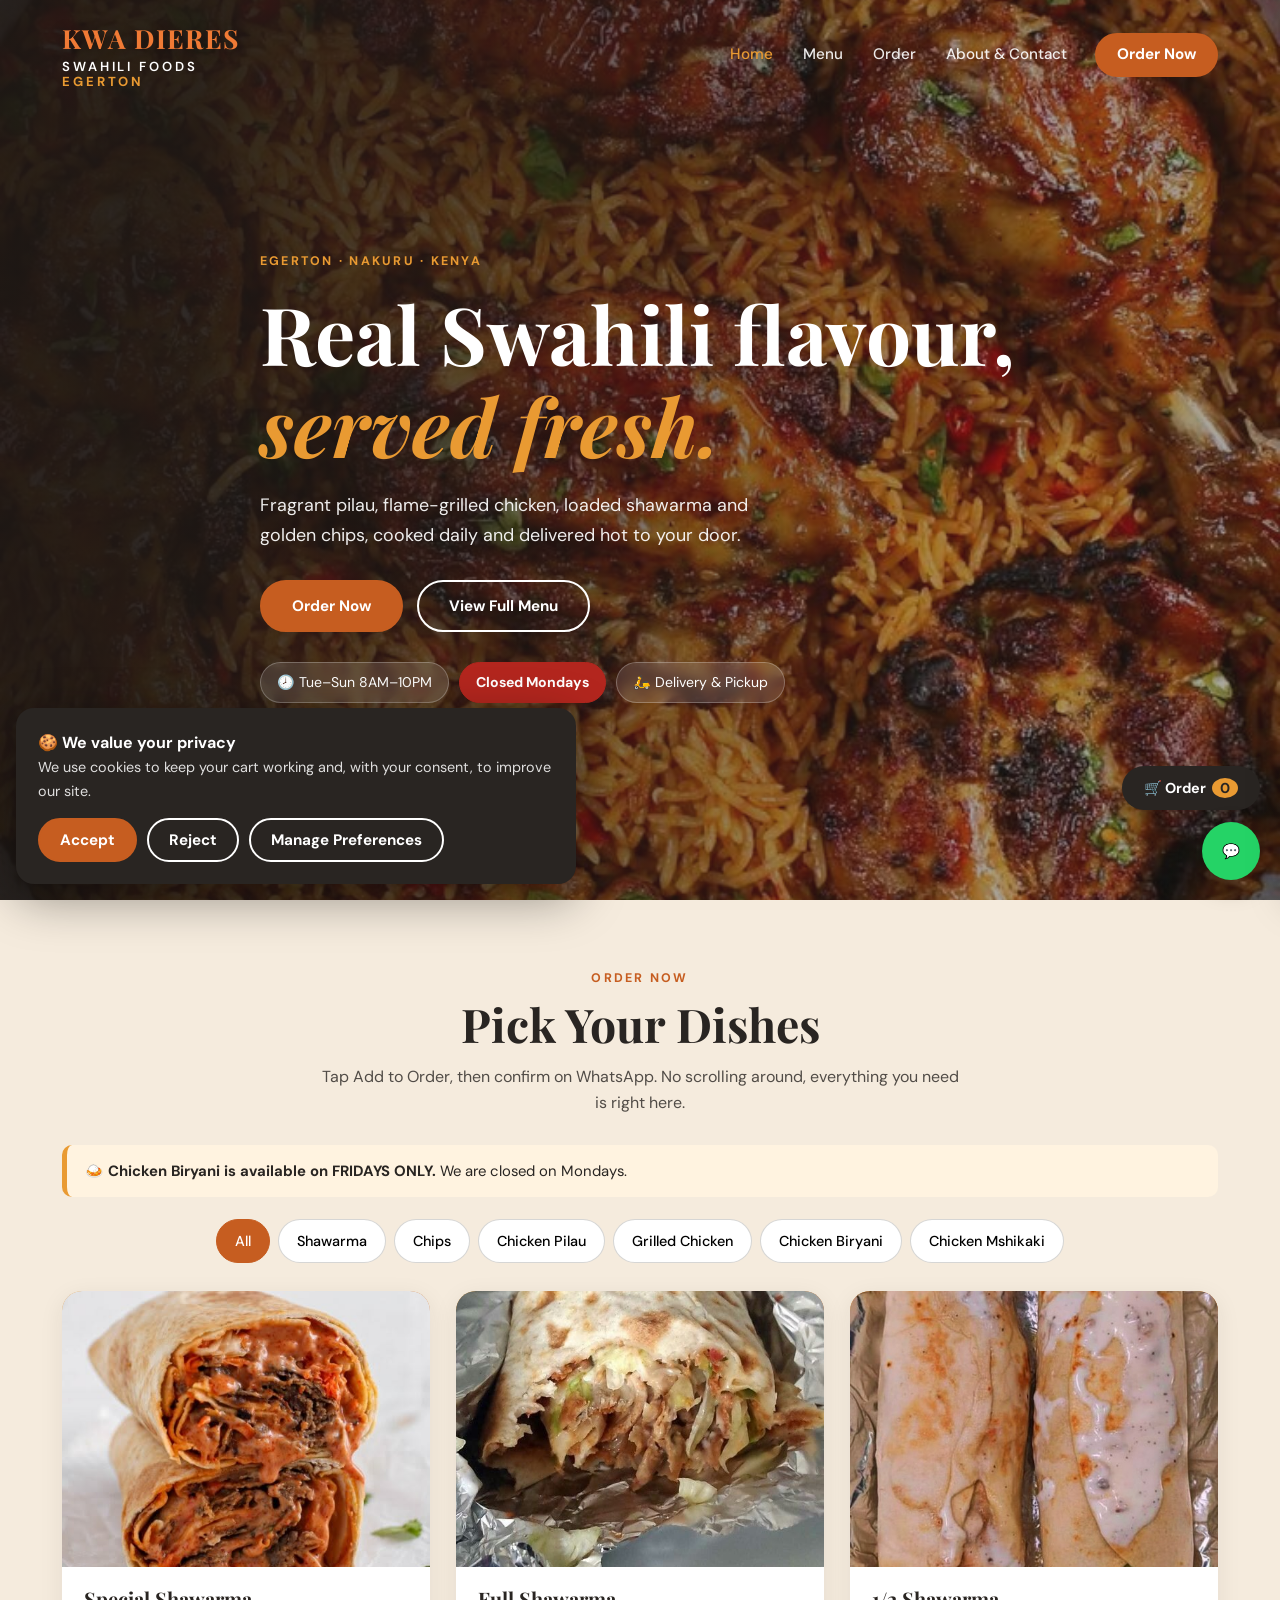
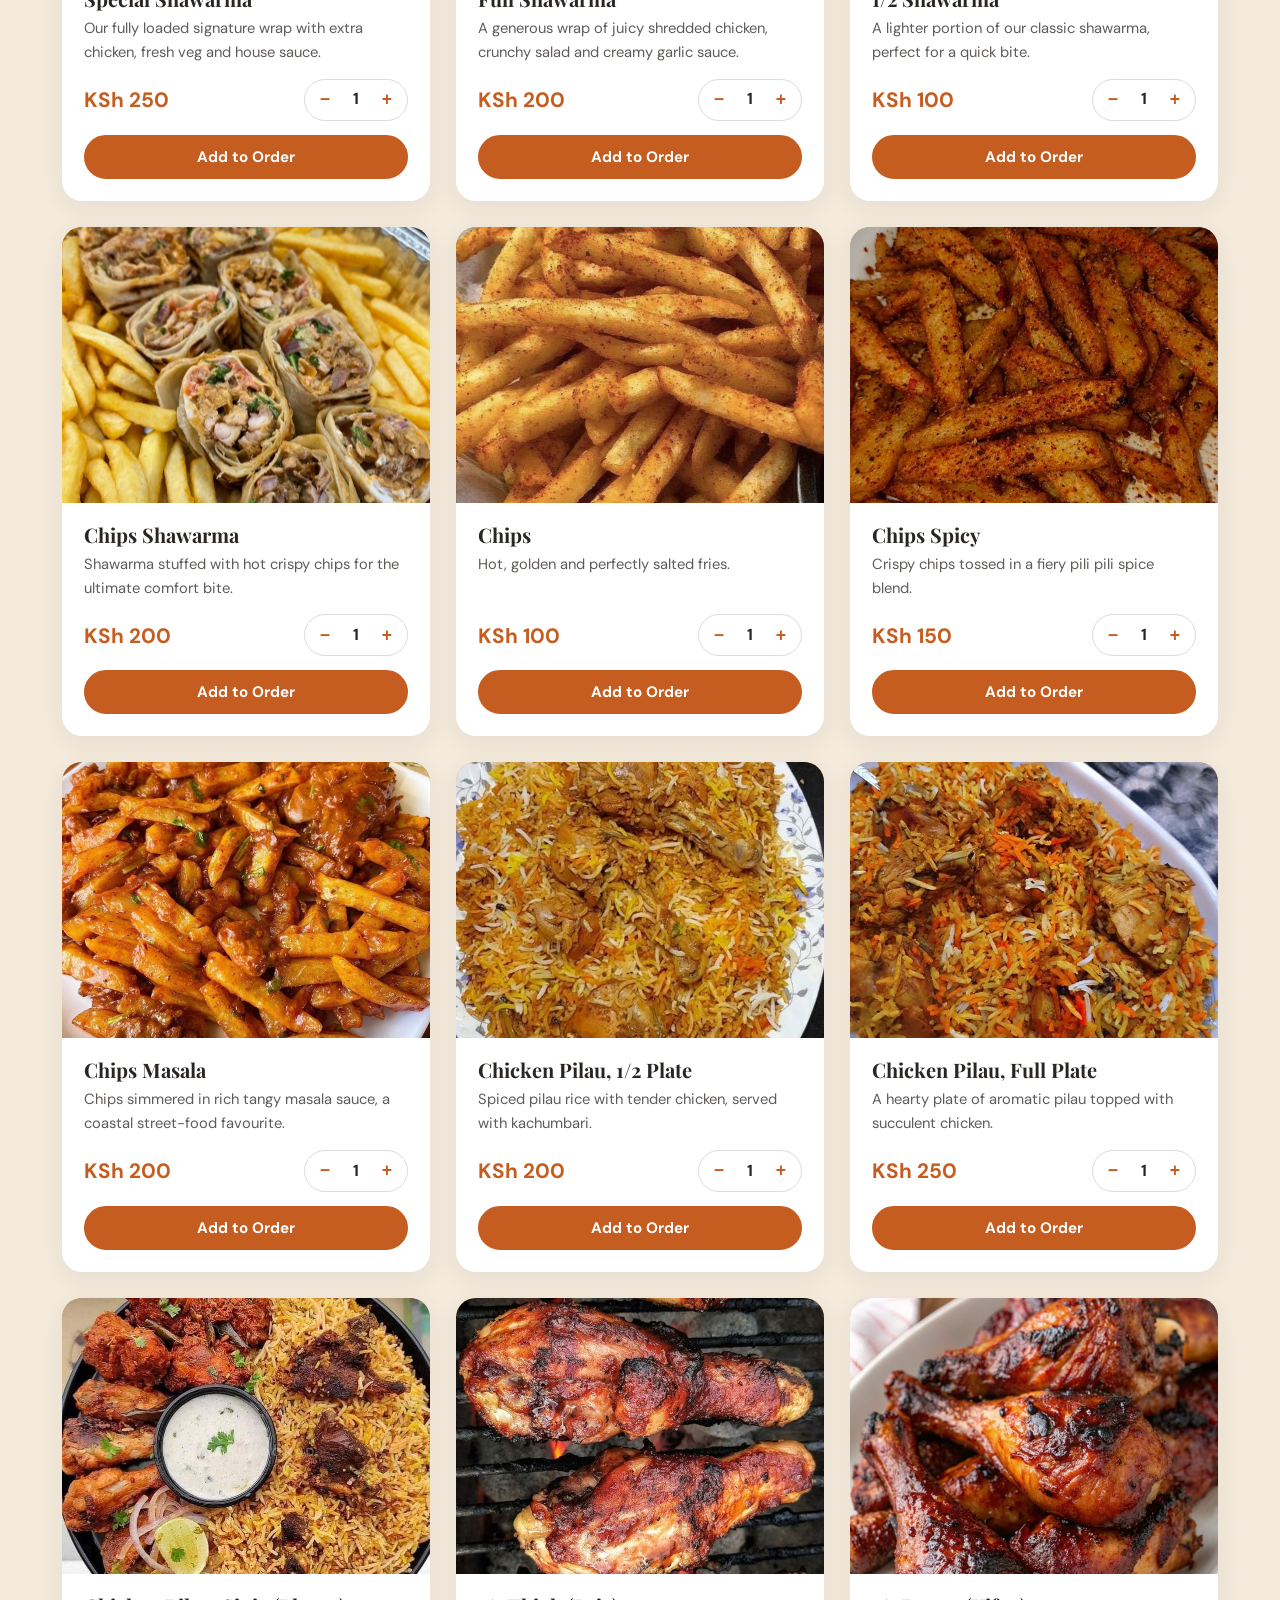
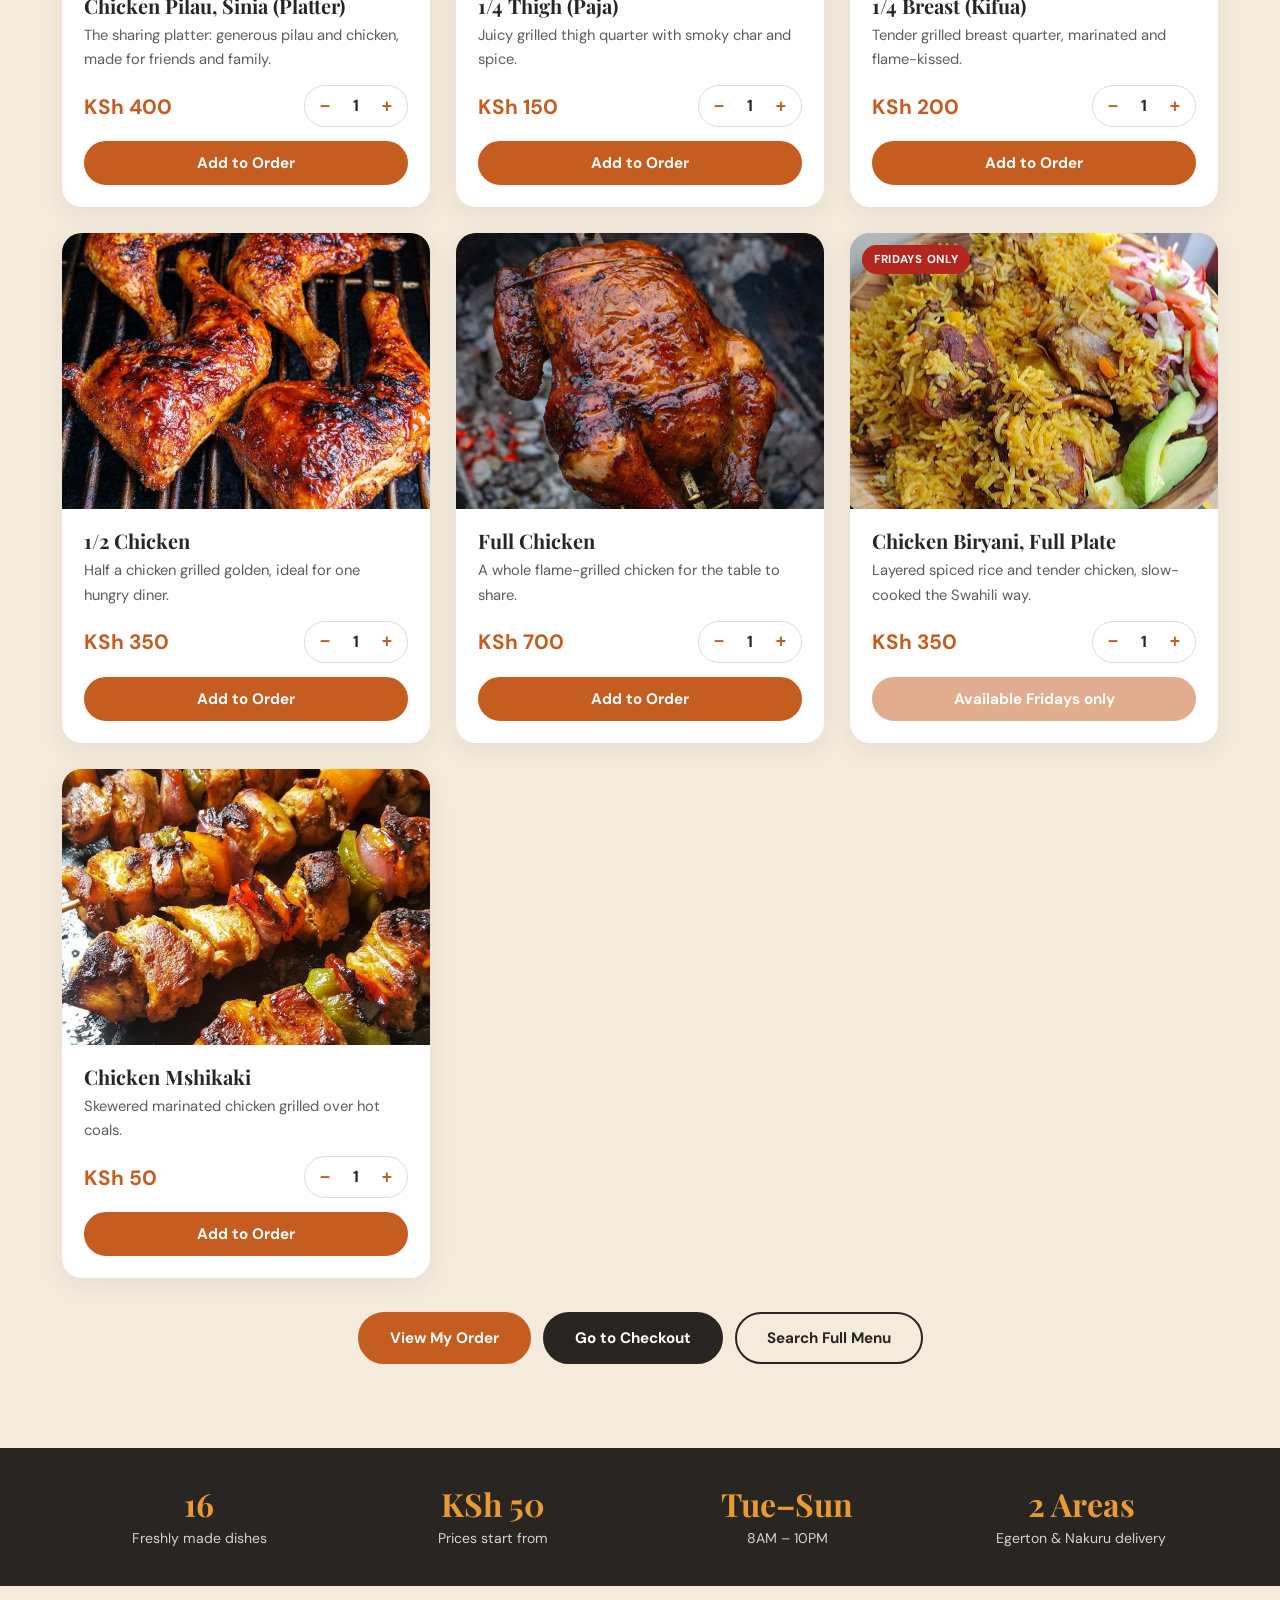
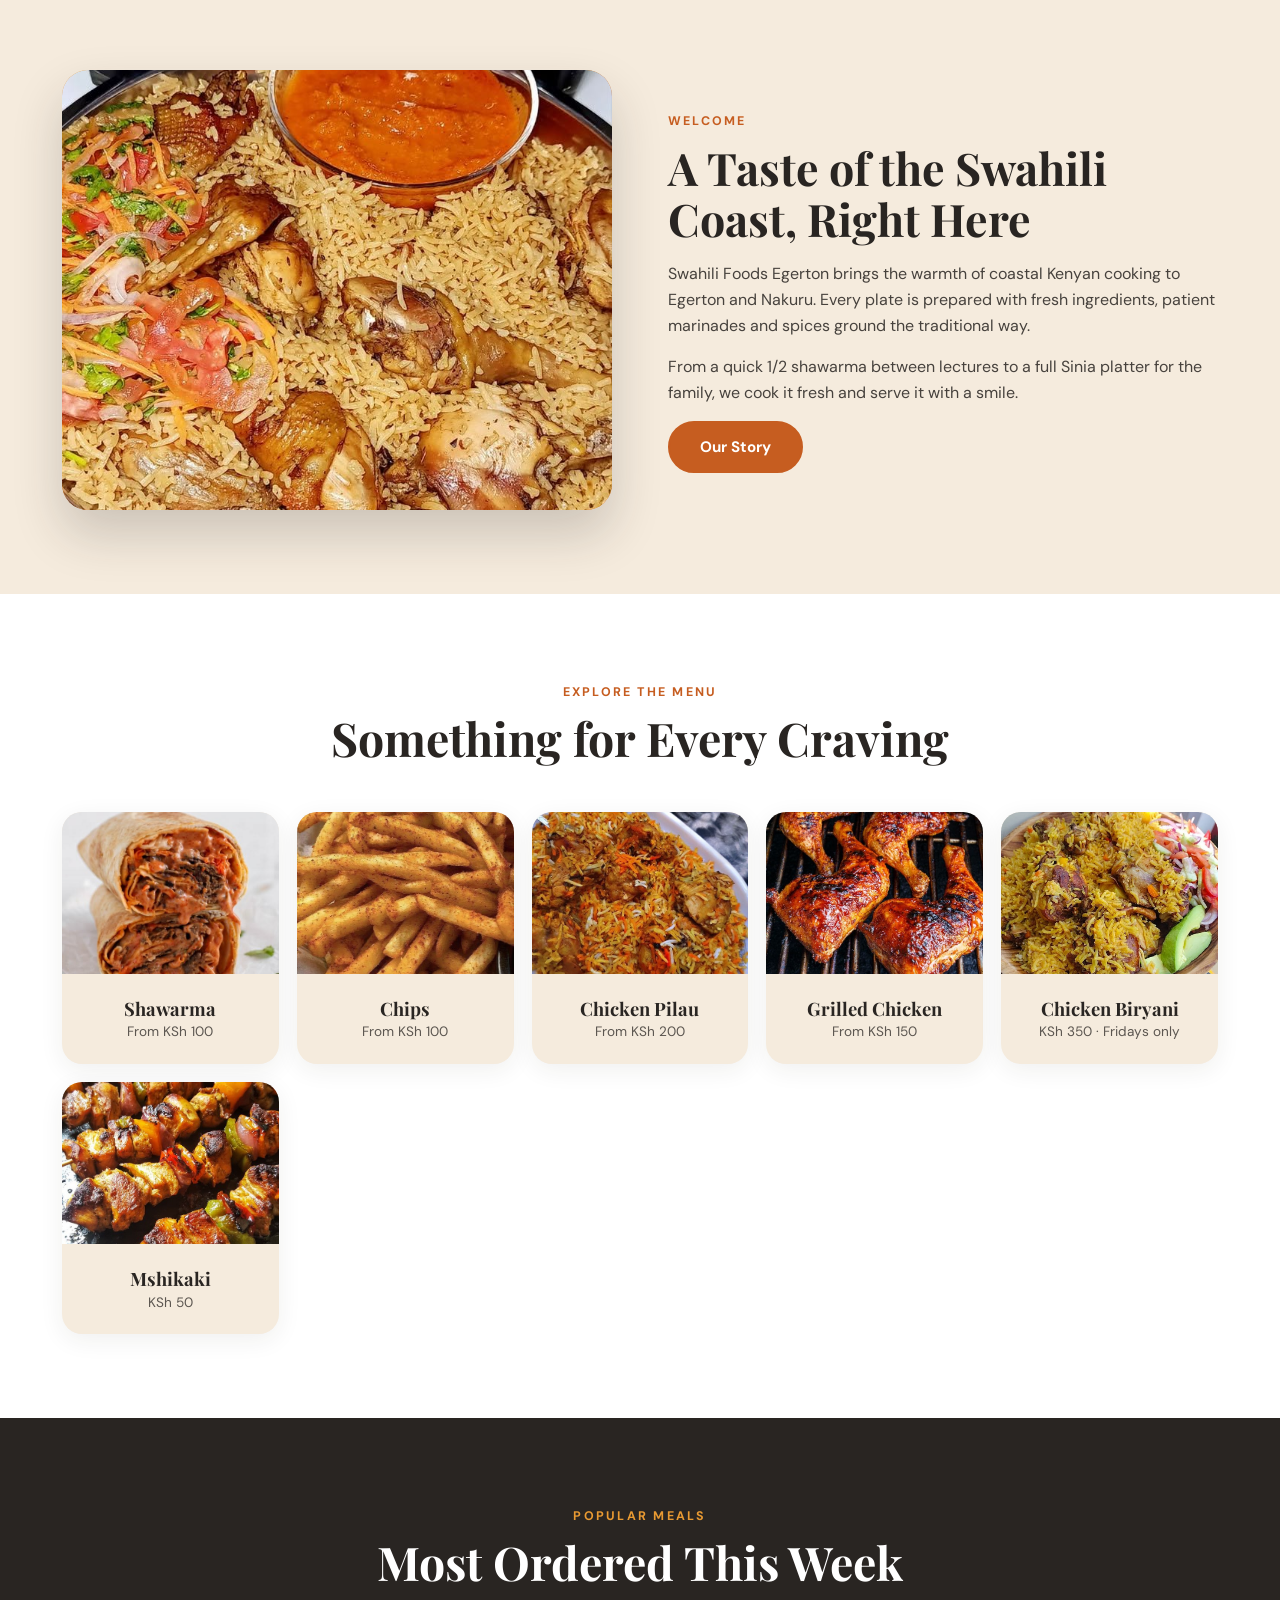
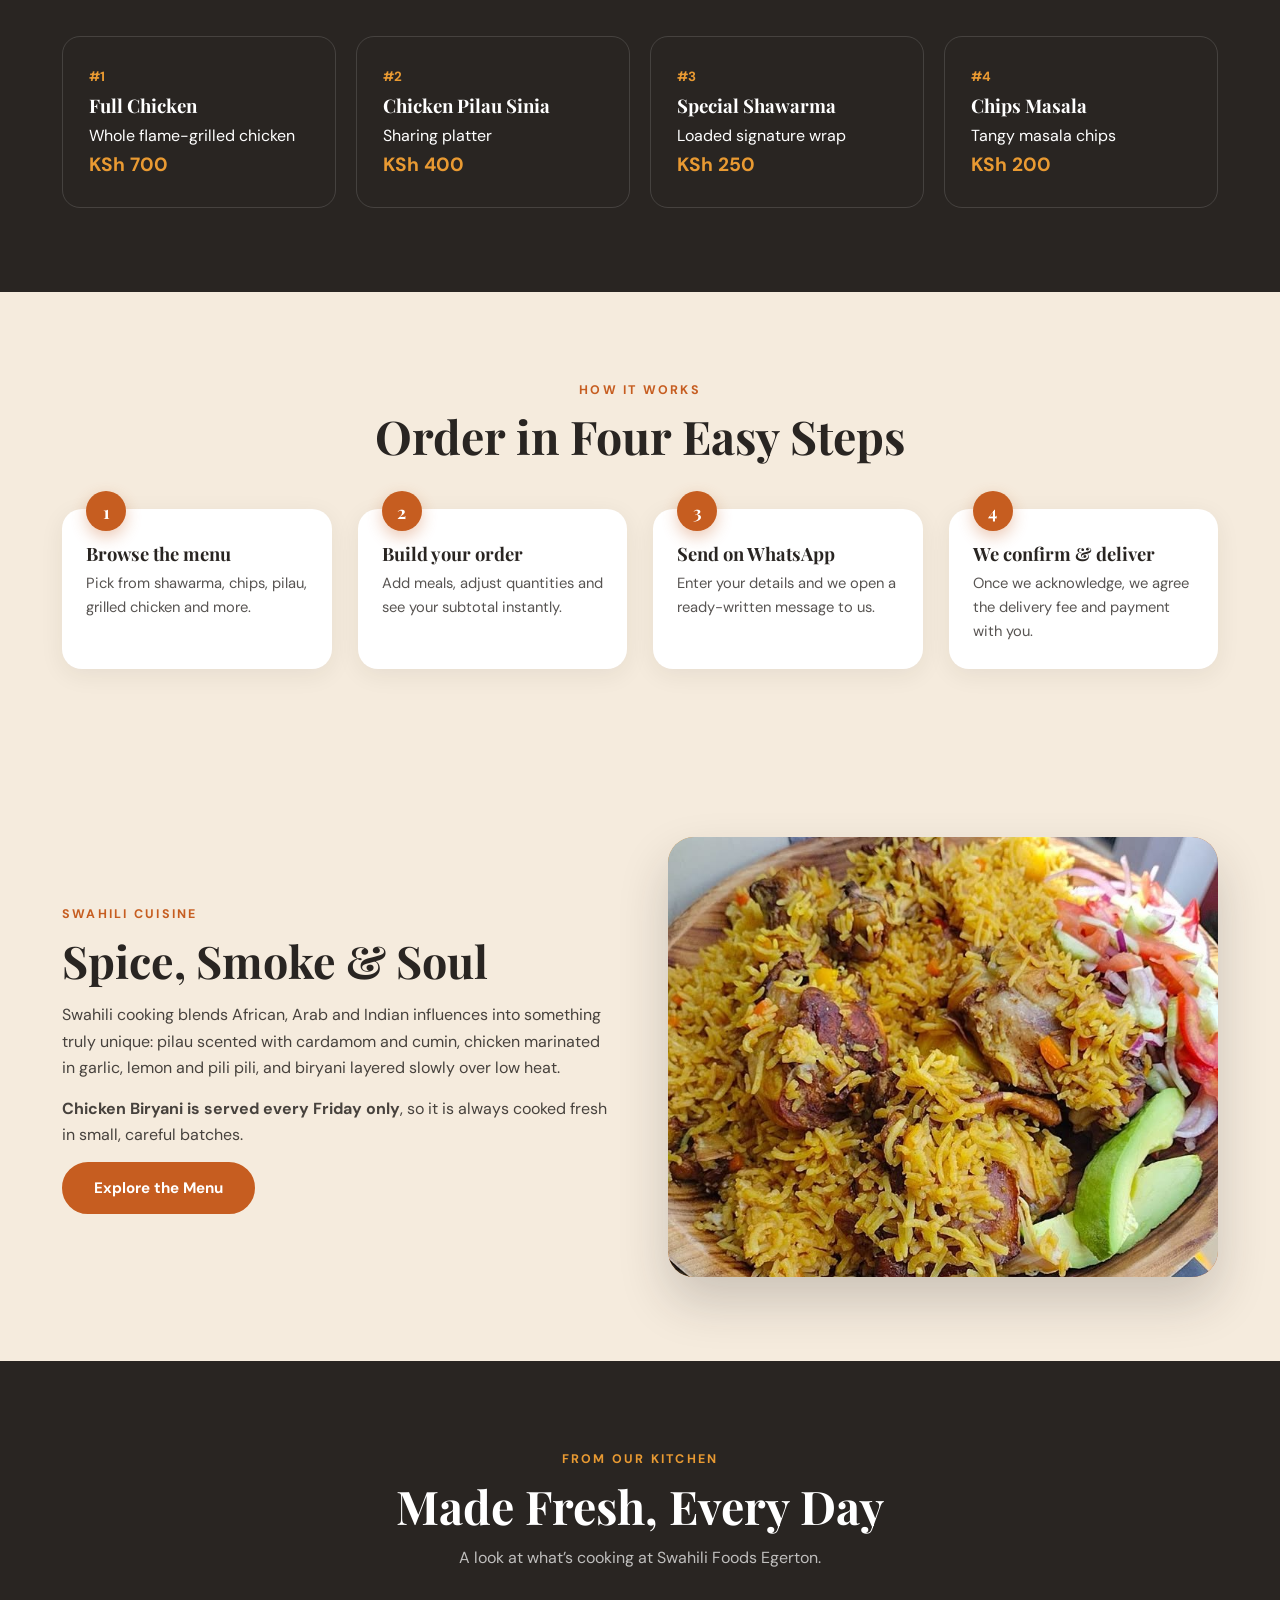
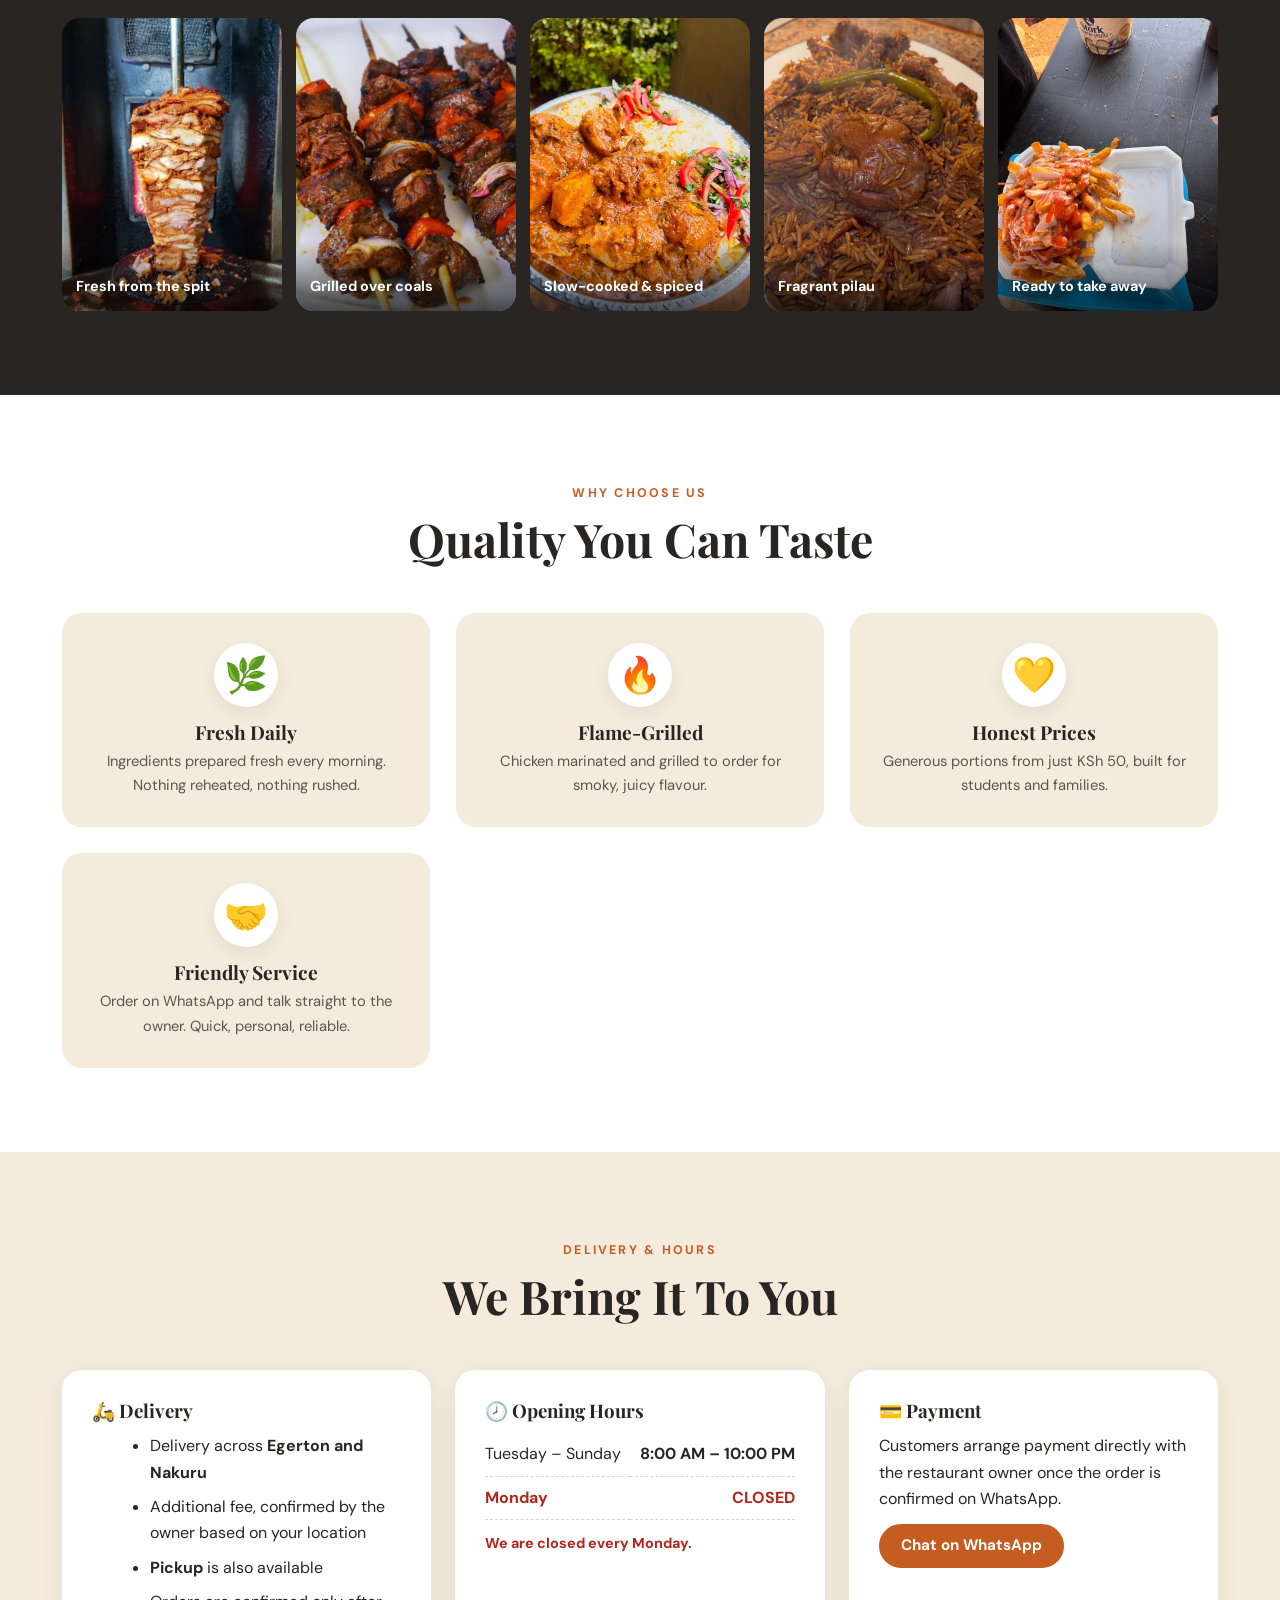
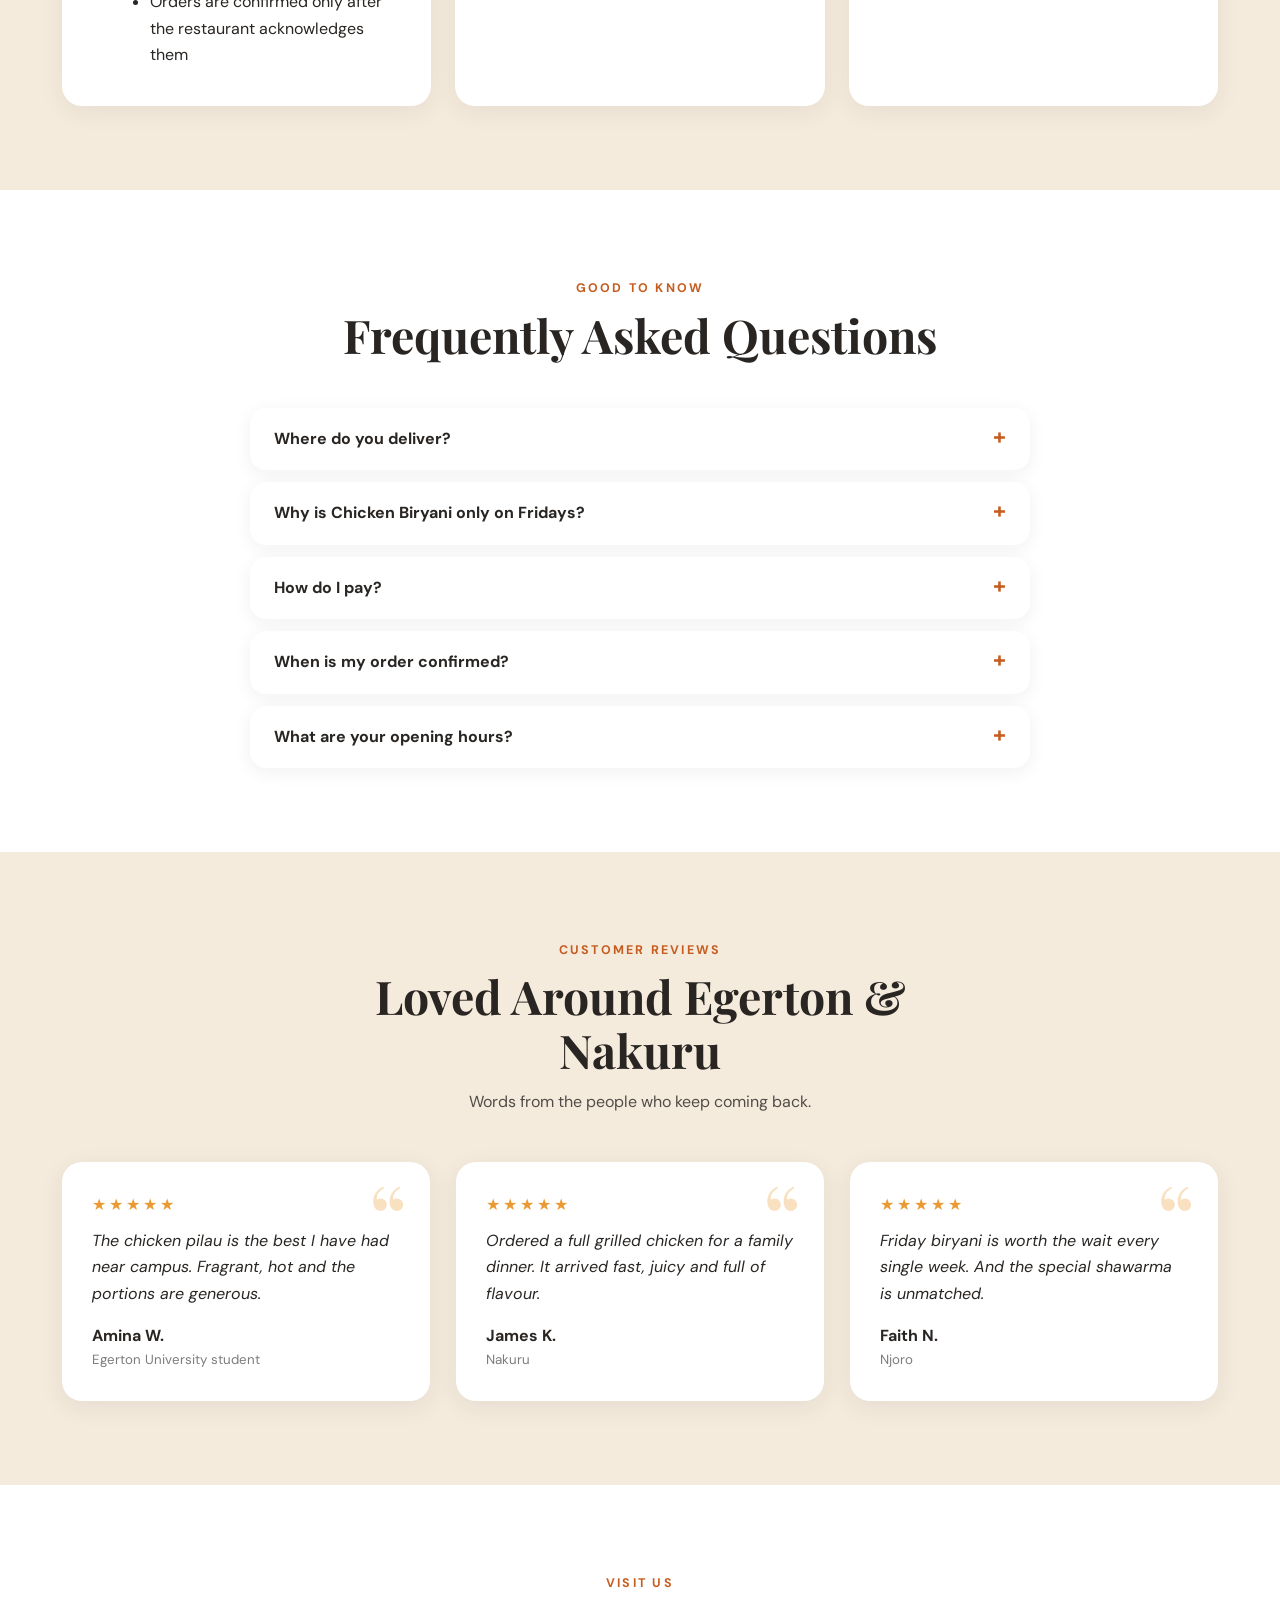
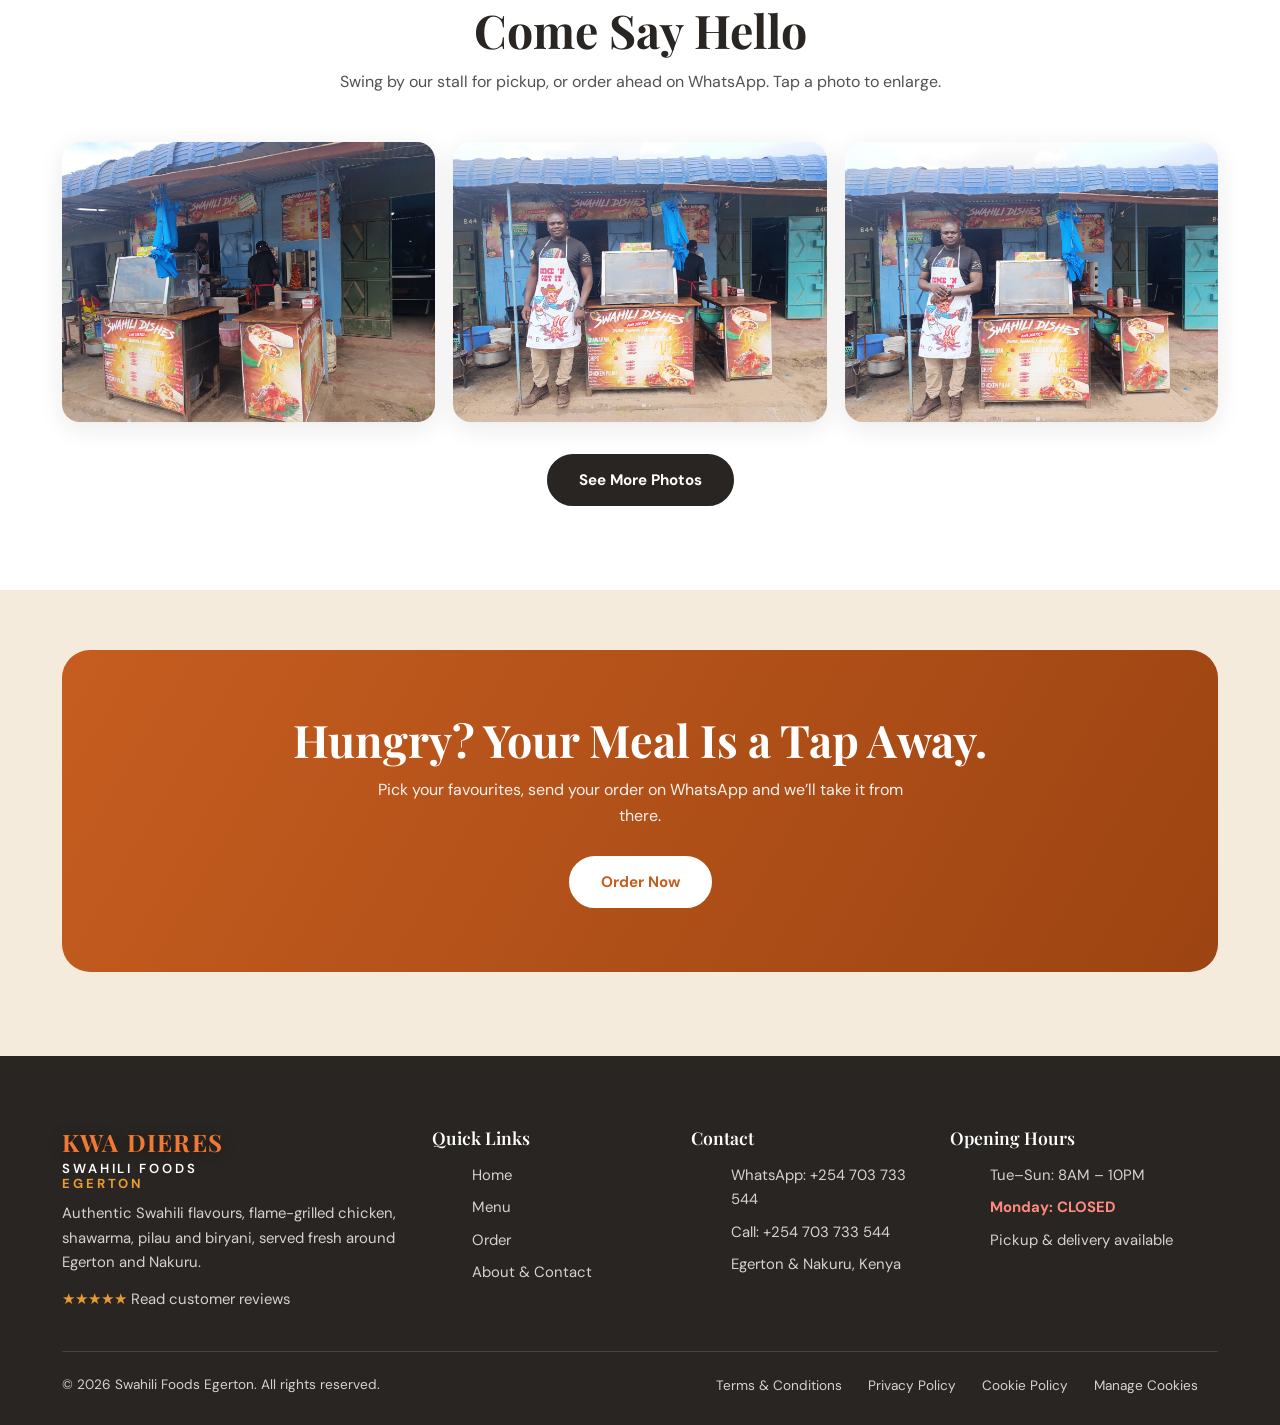
==== commit 7b07a76d: "Add files via upload" ====
--- a/index.html
+++ b/index.html
@@ -1,17 +1,17 @@
-<!DOCTYPE html><html lang="en"><head><meta charset="utf-8"><meta name="viewport" content="width=device-width,initial-scale=1"><title>Swahili Foods Eger | Swahili Cuisine, Grilled Chicken &amp; Shawarma in Egerton &amp; Nakuru</title><meta name="description" content="Authentic Swahili food in Egerton and Nakuru: pilau, biryani, grilled chicken, shawarma and chips. Order on WhatsApp."><link rel="preconnect" href="https://fonts.googleapis.com"><link rel="preconnect" href="https://fonts.gstatic.com" crossorigin><link href="https://fonts.googleapis.com/css2?family=DM+Sans:wght@400;500;700&family=Playfair+Display:wght@600;700&display=swap" rel="stylesheet"><link rel="stylesheet" href="css/style.css"></head><body>
+<!DOCTYPE html><html lang="en"><head><meta charset="utf-8"><meta name="viewport" content="width=device-width,initial-scale=1"><title>Swahili Foods Egerton | Swahili Cuisine, Grilled Chicken &amp; Shawarma in Egerton &amp; Nakuru</title><meta name="description" content="Authentic Swahili food in Egerton and Nakuru: pilau, biryani, grilled chicken, shawarma and chips. Order on WhatsApp."><link rel="preconnect" href="https://fonts.googleapis.com"><link rel="preconnect" href="https://fonts.gstatic.com" crossorigin><link href="https://fonts.googleapis.com/css2?family=DM+Sans:wght@400;500;700&family=Playfair+Display:wght@600;700&display=swap" rel="stylesheet"><link rel="stylesheet" href="css/style.css"></head><body>
 <section class="hero"><div class="wrap"><span class="eyebrow" style="color:var(--a)">Egerton · Nakuru · Kenya</span><h1>Real Swahili flavour, <em>served fresh.</em></h1><p>Fragrant pilau, flame-grilled chicken, loaded shawarma and golden chips, cooked daily and delivered hot to your door.</p><div class="cta"><a class="btn" href="#order">Order Now</a><a class="btn ghost" href="menu.html">View Full Menu</a></div><div class="pills"><span>🕗 Tue–Sun 8AM–10PM</span><span class="x">Closed Mondays</span><span>🛵 Delivery &amp; Pickup</span></div></div></section>
 <section id="order" style="padding-top:64px"><div class="wrap"><div class="sh rv" style="margin-bottom:28px"><span class="eyebrow">Order Now</span><h2>Pick Your Dishes</h2><p>Tap Add to Order, then confirm on WhatsApp. No scrolling around, everything you need is right here.</p></div><div id="notice"></div><div class="notice"><b>🍛 Chicken Biryani is available on FRIDAYS ONLY.</b> We are closed on Mondays.</div><div class="chips" id="qchips" style="margin-bottom:28px"></div><div class="grid" id="featured"></div><p style="text-align:center;margin-top:34px;display:flex;gap:12px;justify-content:center;flex-wrap:wrap"><button class="btn" data-open>View My Order</button><a class="btn dk" href="order.html">Go to Checkout</a><a class="btn ghost" style="color:var(--c);border-color:var(--c)" href="menu.html">Search Full Menu</a></p></div></section>
 <div class="stats"><div class="wrap"><div><b>16</b><span>Freshly made dishes</span></div><div><b>KSh 50</b><span>Prices start from</span></div><div><b>Tue–Sun</b><span>8AM – 10PM</span></div><div><b>2 Areas</b><span>Egerton &amp; Nakuru delivery</span></div></div></div>
-<section><div class="wrap split"><div class="pic rv">🍗<img src="images/about.jpg" alt="Swahili Foods Eger kitchen" onerror="this.remove()"></div><div class="rv"><span class="eyebrow">Welcome</span><h2>A Taste of the Swahili Coast, Right Here</h2><p>Swahili Foods Eger brings the warmth of coastal Kenyan cooking to Egerton and Nakuru. Every plate is prepared with fresh ingredients, patient marinades and spices ground the traditional way.</p><p>From a quick 1/2 shawarma between lectures to a full Sinia platter for the family, we cook it fresh and serve it with a smile.</p><a class="btn" href="about.html">Our Story</a></div></div></section>
-<section class="white"><div class="wrap"><div class="sh rv"><span class="eyebrow">Explore the Menu</span><h2>Something for Every Craving</h2></div><div class="tiles"><a class="tile rv" href="menu.html#cat-0"><span aria-hidden="true">🌯</span><h3>Shawarma</h3><p>From KSh 100</p></a><a class="tile rv" href="menu.html#cat-1"><span aria-hidden="true">🍟</span><h3>Chips</h3><p>From KSh 100</p></a><a class="tile rv" href="menu.html#cat-2"><span aria-hidden="true">🍚</span><h3>Chicken Pilau</h3><p>From KSh 200</p></a><a class="tile rv" href="menu.html#cat-3"><span aria-hidden="true">🍗</span><h3>Grilled Chicken</h3><p>From KSh 150</p></a><a class="tile rv" href="menu.html#cat-4"><span aria-hidden="true">🍛</span><h3>Chicken Biryani</h3><p>KSh 350 · Fridays only</p></a><a class="tile rv" href="menu.html#cat-5"><span aria-hidden="true">🍢</span><h3>Mshikaki</h3><p>KSh 50</p></a></div></div></section>
+<section><div class="wrap split"><div class="pic rv">🍗<img src="images/about.jpg" alt="Swahili Foods Egerton kitchen" onerror="this.remove()"></div><div class="rv"><span class="eyebrow">Welcome</span><h2>A Taste of the Swahili Coast, Right Here</h2><p>Swahili Foods Egerton brings the warmth of coastal Kenyan cooking to Egerton and Nakuru. Every plate is prepared with fresh ingredients, patient marinades and spices ground the traditional way.</p><p>From a quick 1/2 shawarma between lectures to a full Sinia platter for the family, we cook it fresh and serve it with a smile.</p><a class="btn" href="about.html">Our Story</a></div></div></section>
+<section class="white"><div class="wrap"><div class="sh rv"><span class="eyebrow">Explore the Menu</span><h2>Something for Every Craving</h2></div><div class="tiles"><a class="tile rv" href="menu.html#cat-0"><div class="tim"><img src="images/special-shawarma.jpg" alt="" loading="lazy"></div><h3>Shawarma</h3><p>From KSh 100</p></a><a class="tile rv" href="menu.html#cat-1"><div class="tim"><img src="images/chips.jpg" alt="" loading="lazy"></div><h3>Chips</h3><p>From KSh 100</p></a><a class="tile rv" href="menu.html#cat-2"><div class="tim"><img src="images/pilau-full.jpg" alt="" loading="lazy"></div><h3>Chicken Pilau</h3><p>From KSh 200</p></a><a class="tile rv" href="menu.html#cat-3"><div class="tim"><img src="images/grill-half.jpg" alt="" loading="lazy"></div><h3>Grilled Chicken</h3><p>From KSh 150</p></a><a class="tile rv" href="menu.html#cat-4"><div class="tim"><img src="images/biryani.jpg" alt="" loading="lazy"></div><h3>Chicken Biryani</h3><p>KSh 350 · Fridays only</p></a><a class="tile rv" href="menu.html#cat-5"><div class="tim"><img src="images/mshikaki.jpg" alt="" loading="lazy"></div><h3>Mshikaki</h3><p>KSh 50</p></a></div></div></section>
 <section class="dark"><div class="wrap"><div class="sh rv"><span class="eyebrow" style="color:var(--a)">Popular Meals</span><h2>Most Ordered This Week</h2></div><div class="pop rv"><div><small>#1</small><h3>Full Chicken</h3><p>Whole flame-grilled chicken</p><b>KSh 700</b></div><div><small>#2</small><h3>Chicken Pilau Sinia</h3><p>Sharing platter</p><b>KSh 400</b></div><div><small>#3</small><h3>Special Shawarma</h3><p>Loaded signature wrap</p><b>KSh 250</b></div><div><small>#4</small><h3>Chips Masala</h3><p>Tangy masala chips</p><b>KSh 200</b></div></div></div></section>
 <section><div class="wrap"><div class="sh rv"><span class="eyebrow">How It Works</span><h2>Order in Four Easy Steps</h2></div><div class="steps"><div class="step rv"><h3>Browse the menu</h3><p>Pick from shawarma, chips, pilau, grilled chicken and more.</p></div><div class="step rv"><h3>Build your order</h3><p>Add meals, adjust quantities and see your subtotal instantly.</p></div><div class="step rv"><h3>Send on WhatsApp</h3><p>Enter your details and we open a ready-written message to us.</p></div><div class="step rv"><h3>We confirm &amp; deliver</h3><p>Once we acknowledge, we agree the delivery fee and payment with you.</p></div></div></div></section>
 <section><div class="wrap split"><div class="rv"><span class="eyebrow">Swahili Cuisine</span><h2>Spice, Smoke &amp; Soul</h2><p>Swahili cooking blends African, Arab and Indian influences into something truly unique: pilau scented with cardamom and cumin, chicken marinated in garlic, lemon and pili pili, and biryani layered slowly over low heat.</p><p><b>Chicken Biryani is served every Friday only</b>, so it is always cooked fresh in small, careful batches.</p><a class="btn" href="menu.html">Explore the Menu</a></div><div class="pic rv">🍛<img src="images/biryani.jpg" alt="Chicken biryani" onerror="this.remove()"></div></div></section>
-<section class="dark"><div class="wrap"><div class="sh rv"><span class="eyebrow" style="color:var(--a)">From Our Kitchen</span><h2>Made Fresh, Every Day</h2><p>A look at what’s cooking at Swahili Foods Eger.</p></div><div class="gal"><figure class="rv"><img src="images/g1.jpg" alt="Shawarma roasting on the spit" loading="lazy"><figcaption>Fresh from the spit</figcaption></figure><figure class="rv"><img src="images/g2.jpg" alt="Skewers grilled over coals" loading="lazy"><figcaption>Grilled over coals</figcaption></figure><figure class="rv"><img src="images/g3.jpg" alt="Slow-cooked spiced dish" loading="lazy"><figcaption>Slow-cooked &amp; spiced</figcaption></figure><figure class="rv"><img src="images/g4.jpg" alt="Fragrant pilau" loading="lazy"><figcaption>Fragrant pilau</figcaption></figure><figure class="rv"><img src="images/g5.jpg" alt="Takeaway chips" loading="lazy"><figcaption>Ready to take away</figcaption></figure></div></div></section>
+<section class="dark"><div class="wrap"><div class="sh rv"><span class="eyebrow" style="color:var(--a)">From Our Kitchen</span><h2>Made Fresh, Every Day</h2><p>A look at what’s cooking at Swahili Foods Egerton.</p></div><div class="gal"><figure class="rv"><img src="images/g1.jpg" alt="Shawarma roasting on the spit" loading="lazy"><figcaption>Fresh from the spit</figcaption></figure><figure class="rv"><img src="images/g2.jpg" alt="Skewers grilled over coals" loading="lazy"><figcaption>Grilled over coals</figcaption></figure><figure class="rv"><img src="images/g3.jpg" alt="Slow-cooked spiced dish" loading="lazy"><figcaption>Slow-cooked &amp; spiced</figcaption></figure><figure class="rv"><img src="images/g4.jpg" alt="Fragrant pilau" loading="lazy"><figcaption>Fragrant pilau</figcaption></figure><figure class="rv"><img src="images/g5.jpg" alt="Takeaway chips" loading="lazy"><figcaption>Ready to take away</figcaption></figure></div></div></section>
 <section class="white"><div class="wrap"><div class="sh rv"><span class="eyebrow">Why Choose Us</span><h2>Quality You Can Taste</h2></div><div class="grid"><div class="feat rv"><i aria-hidden="true">🌿</i><h3>Fresh Daily</h3><p>Ingredients prepared fresh every morning. Nothing reheated, nothing rushed.</p></div><div class="feat rv"><i aria-hidden="true">🔥</i><h3>Flame-Grilled</h3><p>Chicken marinated and grilled to order for smoky, juicy flavour.</p></div><div class="feat rv"><i aria-hidden="true">💛</i><h3>Honest Prices</h3><p>Generous portions from just KSh 50, built for students and families.</p></div><div class="feat rv"><i aria-hidden="true">🤝</i><h3>Friendly Service</h3><p>Order on WhatsApp and talk straight to the owner. Quick, personal, reliable.</p></div></div></div></section>
 <section><div class="wrap"><div class="sh rv"><span class="eyebrow">Delivery &amp; Hours</span><h2>We Bring It To You</h2></div><div class="info"><div class="box rv"><h3>🛵 Delivery</h3><ul><li>Delivery across <b>Egerton and Nakuru</b></li><li>Additional fee, confirmed by the owner based on your location</li><li><b>Pickup</b> is also available</li><li>Orders are confirmed only after the restaurant acknowledges them</li></ul></div><div class="box rv"><h3>🕗 Opening Hours</h3><table class="hrs"><tr><td>Tuesday – Sunday</td><td>8:00 AM – 10:00 PM</td></tr><tr class="cl"><td>Monday</td><td>CLOSED</td></tr></table><p style="margin-top:12px;font-size:.9rem"><b style="color:#b3261e">We are closed every Monday.</b></p></div><div class="box rv"><h3>💳 Payment</h3><p>Customers arrange payment directly with the restaurant owner once the order is confirmed on WhatsApp.</p><p style="margin-top:12px"><a class="btn sm" href="https://wa.me/254703733544">Chat on WhatsApp</a></p></div></div></div></section>
 <section class="white"><div class="wrap"><div class="sh rv"><span class="eyebrow">Good to Know</span><h2>Frequently Asked Questions</h2></div><div class="faq rv"><details><summary>Where do you deliver?</summary><p>We deliver within Egerton and Nakuru. Delivery has an additional fee which the owner confirms with you based on your location. Pickup is also available.</p></details><details><summary>Why is Chicken Biryani only on Fridays?</summary><p>Biryani is cooked in careful, fresh batches every Friday, so it is only available to order that day.</p></details><details><summary>How do I pay?</summary><p>Payment is arranged directly with the restaurant owner after your order is acknowledged on WhatsApp.</p></details><details><summary>When is my order confirmed?</summary><p>Sending the WhatsApp message is a request. Your order is confirmed once the restaurant acknowledges it.</p></details><details><summary>What are your opening hours?</summary><p>We are open Tuesday to Sunday, 8AM to 10PM, and closed every Monday.</p></details></div></div></section>
 <section id="reviews"><div class="wrap"><div class="sh rv"><span class="eyebrow">Customer Reviews</span><h2>Loved Around Egerton &amp; Nakuru</h2><p>Words from the people who keep coming back.</p></div><div class="grid"><div class="rev rv"><div class="st">★★★★★</div><p>The chicken pilau is the best I have had near campus. Fragrant, hot and the portions are generous.</p><b>Amina W.<small>Egerton University student</small></b></div><div class="rev rv"><div class="st">★★★★★</div><p>Ordered a full grilled chicken for a family dinner. It arrived fast, juicy and full of flavour.</p><b>James K.<small>Nakuru</small></b></div><div class="rev rv"><div class="st">★★★★★</div><p>Friday biryani is worth the wait every single week. And the special shawarma is unmatched.</p><b>Faith N.<small>Njoro</small></b></div></div></div></section>
-<section class="white"><div class="wrap"><div class="sh rv"><span class="eyebrow">Visit Us</span><h2>Come Say Hello</h2><p>Swing by our stall for pickup, or order ahead on WhatsApp. Tap a photo to enlarge.</p></div><div class="strip"><button class="zm rv" data-zoom="images/stall-1.jpg" data-alt="Swahili Foods Eger stall front" aria-label="Enlarge photo: Swahili Foods Eger stall front"><img src="images/stall-1.jpg" alt="Swahili Foods Eger stall front" loading="lazy"></button><button class="zm rv" data-zoom="images/stall-2.jpg" data-alt="Our team at the stall" aria-label="Enlarge photo: Our team at the stall"><img src="images/stall-2.jpg" alt="Our team at the stall" loading="lazy"></button><button class="zm rv" data-zoom="images/stall-5.jpg" data-alt="Fresh food counter" aria-label="Enlarge photo: Fresh food counter"><img src="images/stall-5.jpg" alt="Fresh food counter" loading="lazy"></button></div><p style="text-align:center;margin-top:32px"><a class="btn dk" href="about.html#stall">See More Photos</a></p></div></section>
+<section class="white"><div class="wrap"><div class="sh rv"><span class="eyebrow">Visit Us</span><h2>Come Say Hello</h2><p>Swing by our stall for pickup, or order ahead on WhatsApp. Tap a photo to enlarge.</p></div><div class="strip"><button class="zm rv" data-zoom="images/stall-1.jpg" data-alt="Swahili Foods Egerton stall front" aria-label="Enlarge photo: Swahili Foods Egerton stall front"><img src="images/stall-1.jpg" alt="Swahili Foods Egerton stall front" loading="lazy"></button><button class="zm rv" data-zoom="images/stall-2.jpg" data-alt="Our team at the stall" aria-label="Enlarge photo: Our team at the stall"><img src="images/stall-2.jpg" alt="Our team at the stall" loading="lazy"></button><button class="zm rv" data-zoom="images/stall-5.jpg" data-alt="Fresh food counter" aria-label="Enlarge photo: Fresh food counter"><img src="images/stall-5.jpg" alt="Fresh food counter" loading="lazy"></button></div><p style="text-align:center;margin-top:32px"><a class="btn dk" href="about.html#stall">See More Photos</a></p></div></section>
 <section style="padding-top:60px"><div class="wrap"><div class="band rv"><h2>Hungry? Your Meal Is a Tap Away.</h2><p>Pick your favourites, send your order on WhatsApp and we’ll take it from there.</p><a class="btn" href="menu.html">Order Now</a></div></div></section>
 <script src="js/app.js"></script></body></html>
--- a/css/style.css
+++ b/css/style.css
@@ -81,3 +81,7 @@
 .strip{display:grid;grid-template-columns:repeat(auto-fit,minmax(240px,1fr));gap:18px}.zg{display:grid;grid-template-columns:repeat(4,1fr);gap:16px}.md img{max-height:70vh;object-fit:contain}
 .white .tile{background:var(--iv)}.white .tile:hover{background:var(--o)}#order .chips{justify-content:center}
 @media(max-width:860px){.zg{grid-template-columns:repeat(2,1fr);gap:12px}}
+.brand{display:flex;flex-direction:column;line-height:1.1}.brand small{font:700 .62rem 'DM Sans',sans-serif;letter-spacing:.34em;color:var(--a);margin-bottom:4px}footer .brand{display:flex}
+.brand{font:600 .82rem 'DM Sans',sans-serif;letter-spacing:.22em;text-transform:uppercase;line-height:1.15}.brand small{font:700 1.65rem 'Playfair Display',serif;letter-spacing:.05em;color:#F07A35;margin-bottom:3px;text-shadow:0 2px 14px #0006}.brand b{color:var(--a)}footer .brand small{font-size:1.5rem}
+.tiles{grid-template-columns:repeat(auto-fit,minmax(190px,1fr))}.tile{padding:0;overflow:hidden}.tile .tim{aspect-ratio:4/3;overflow:hidden}.tile .tim img{width:100%;height:100%;object-fit:cover;transition:transform .8s var(--e)}.tile:hover .tim img{transform:scale(1.07)}.tile h3{padding:16px 12px 0}.tile p{padding:0 12px 20px}
+@media(max-width:860px){.brand small{font-size:1.35rem}.brand{font-size:.7rem}}@media(max-width:520px){.tiles{grid-template-columns:repeat(2,1fr);gap:12px}}
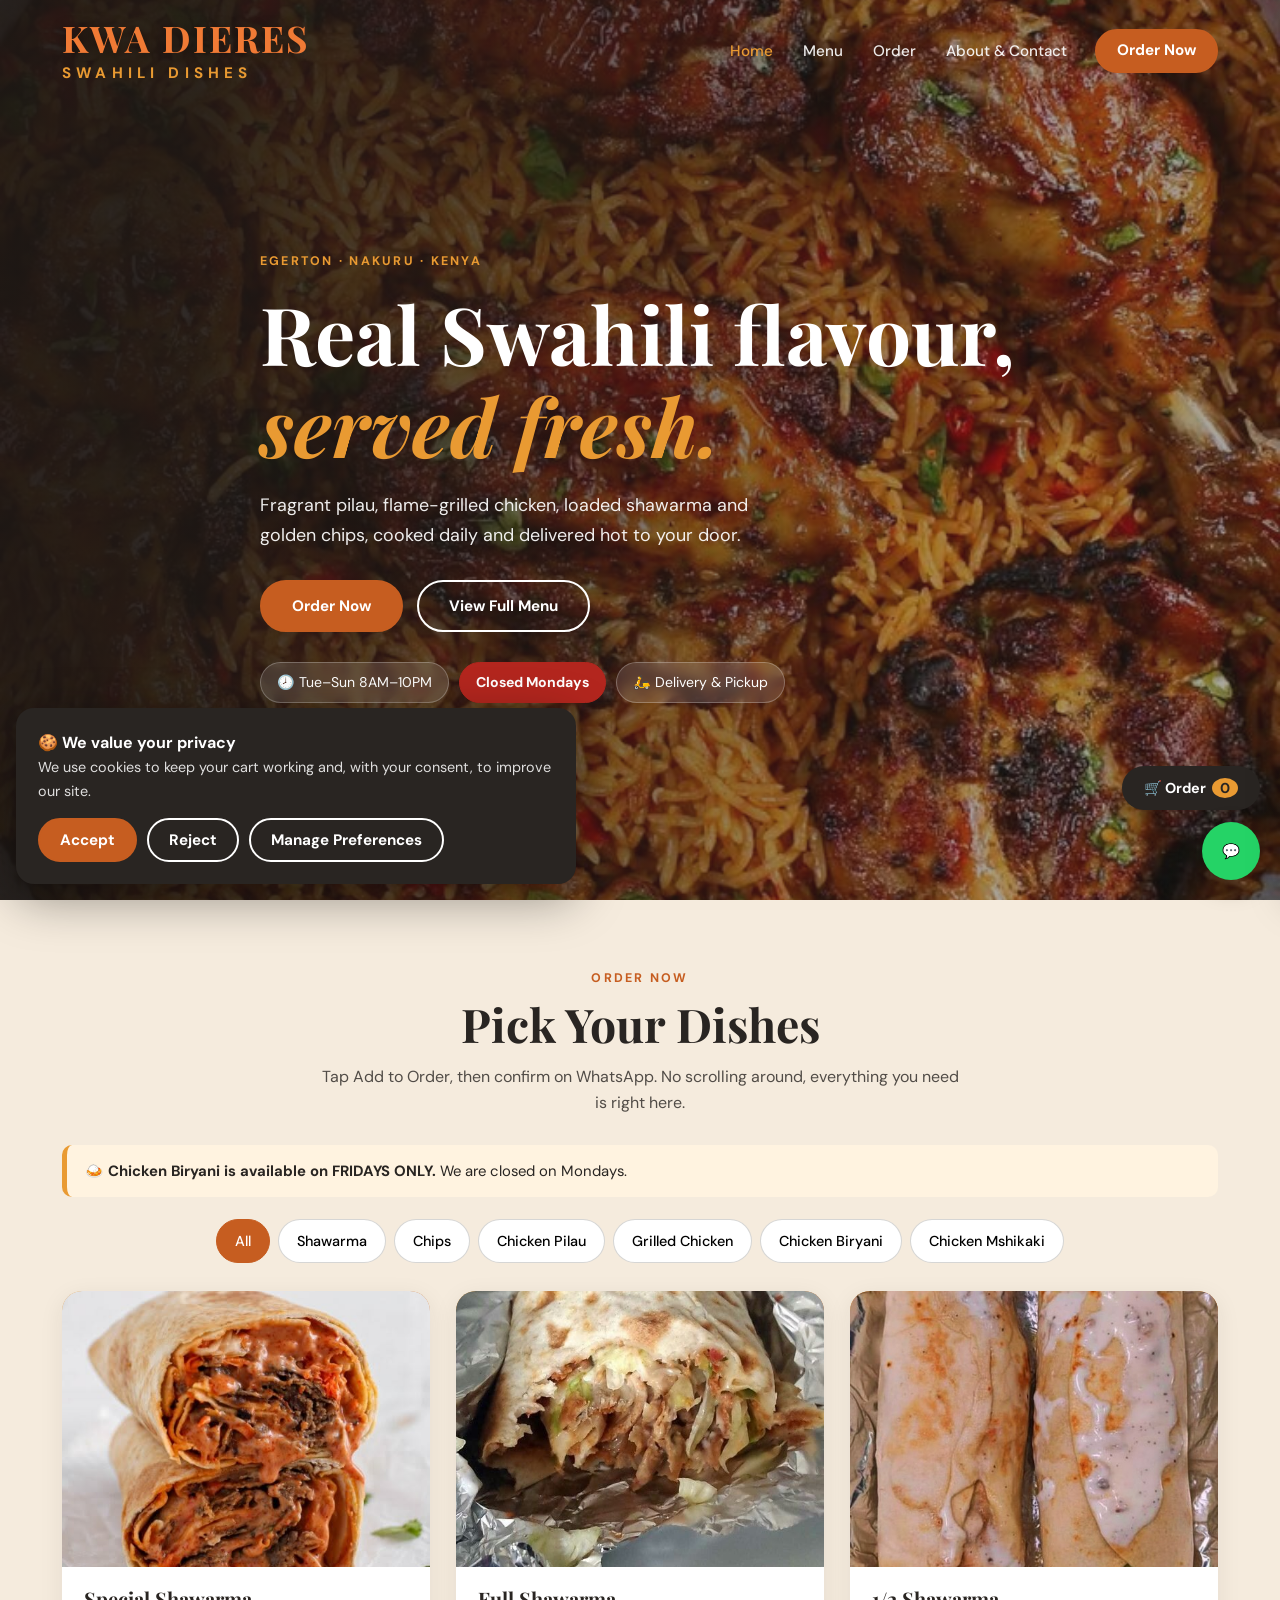
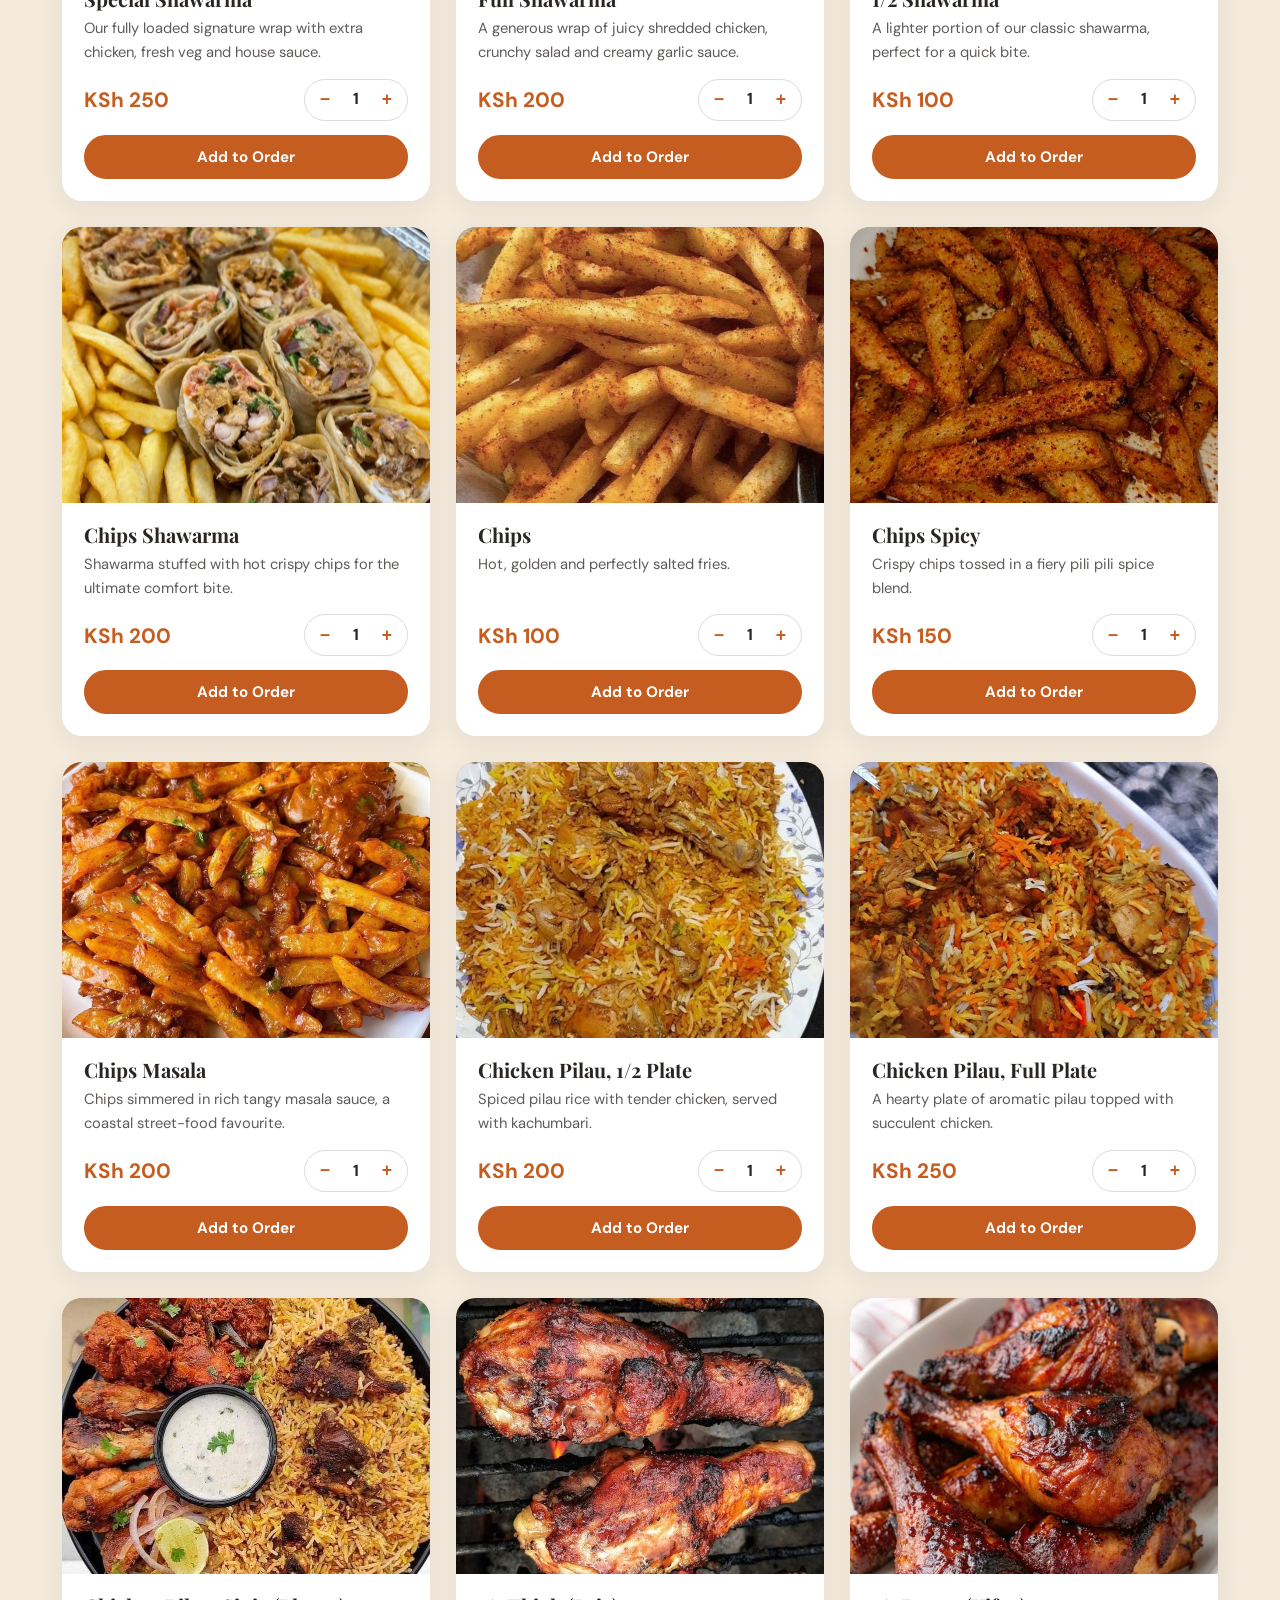
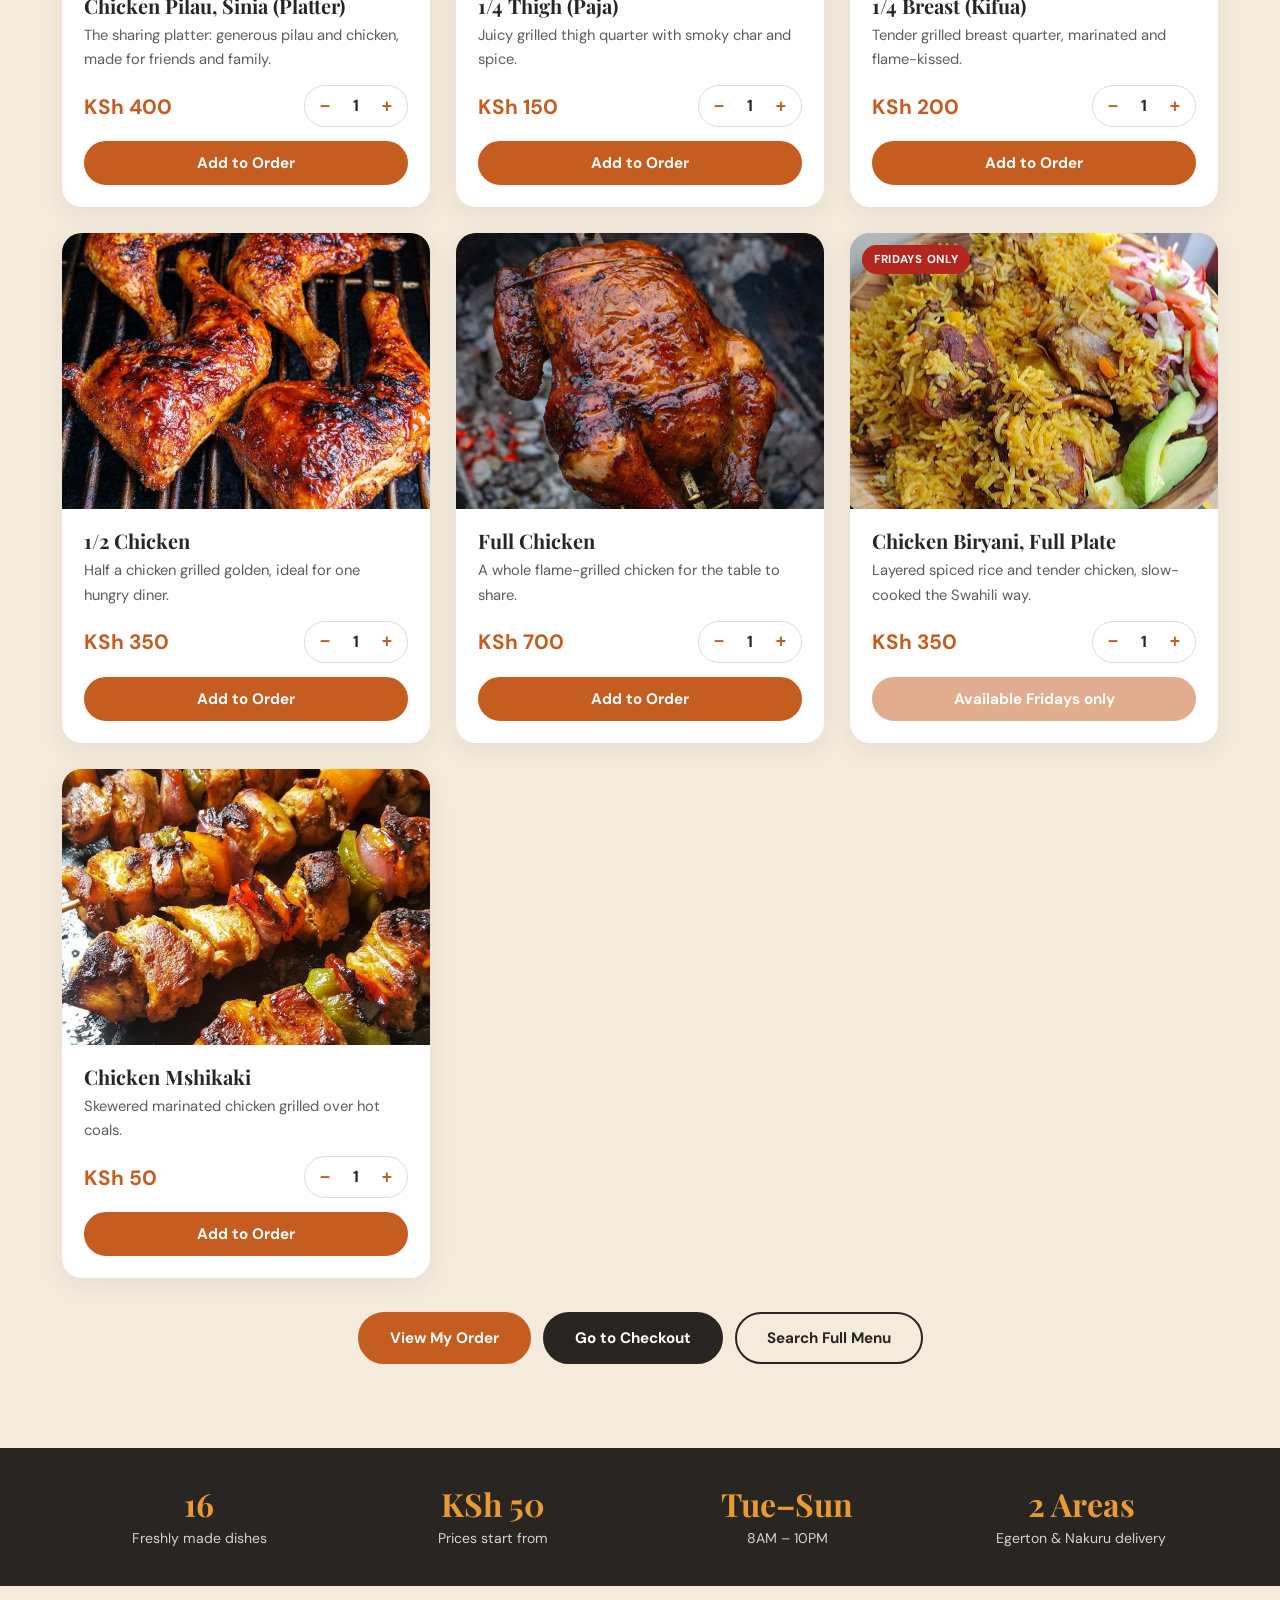
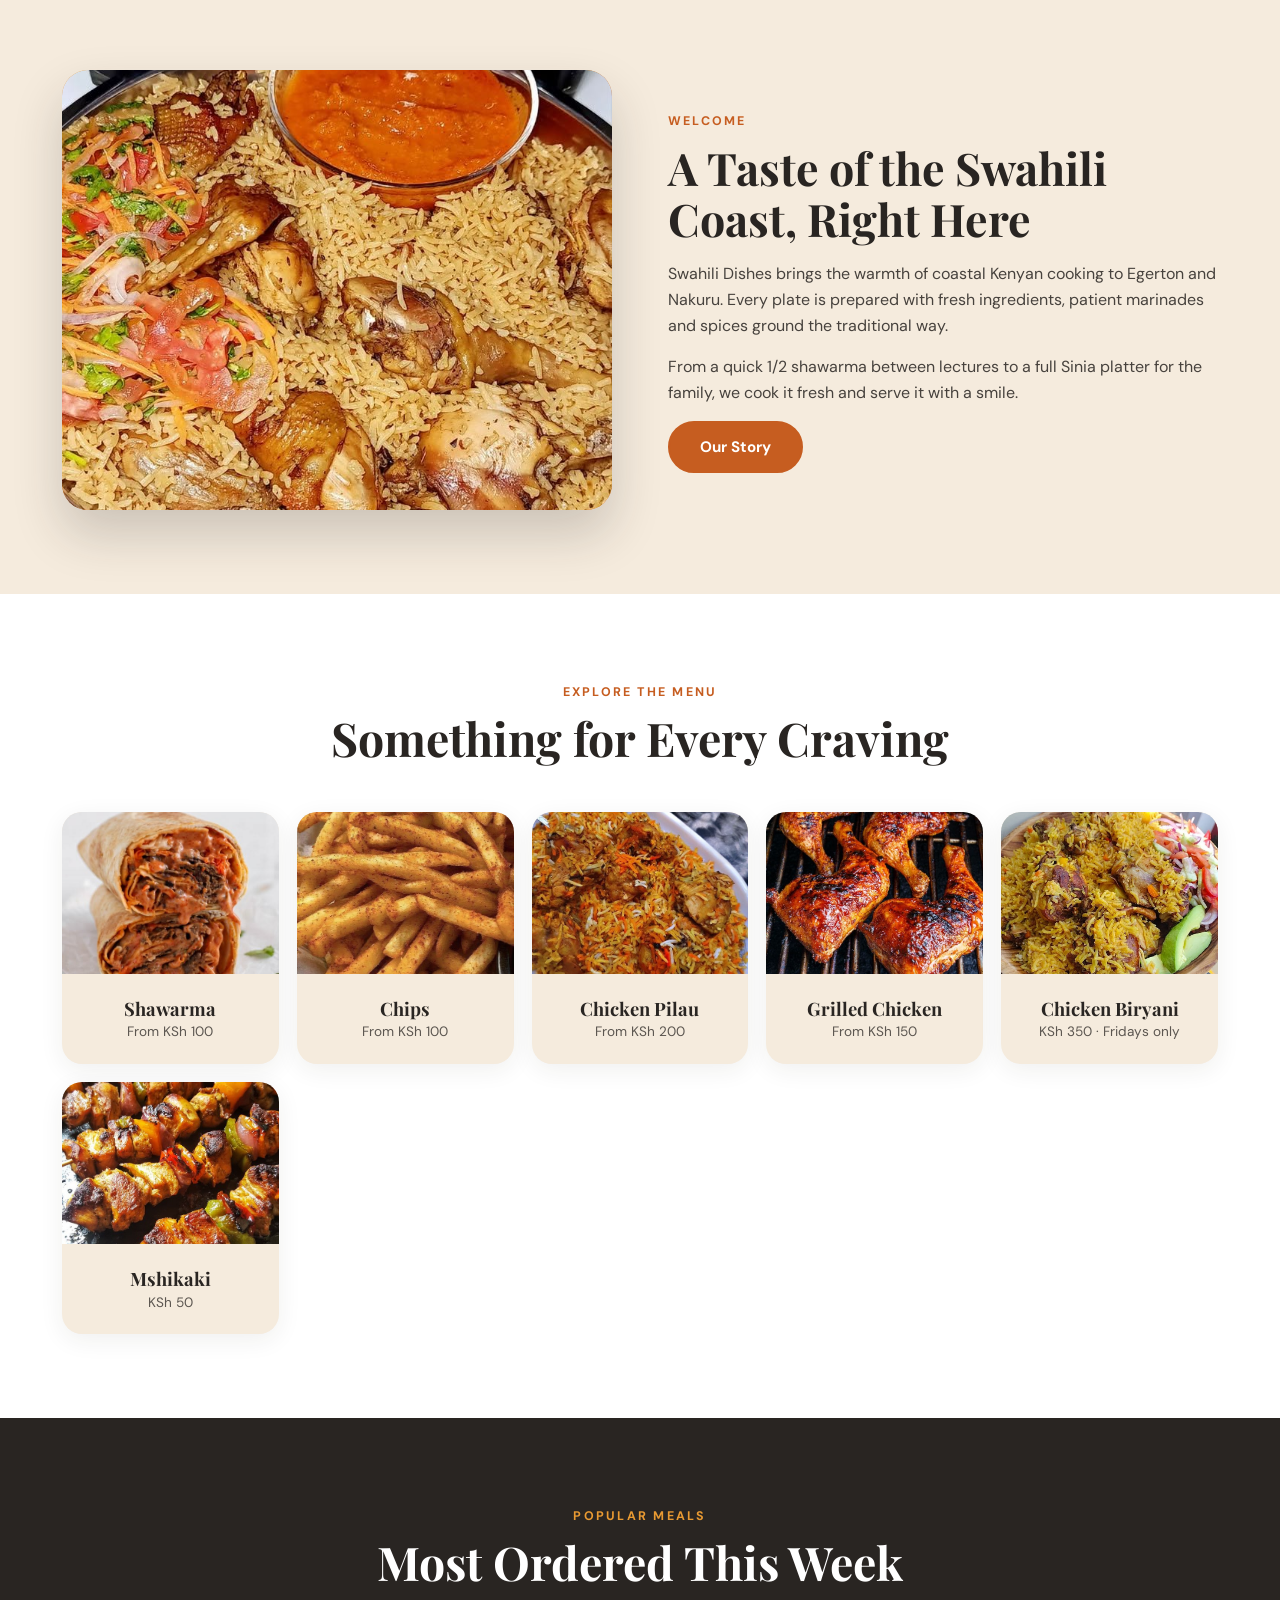
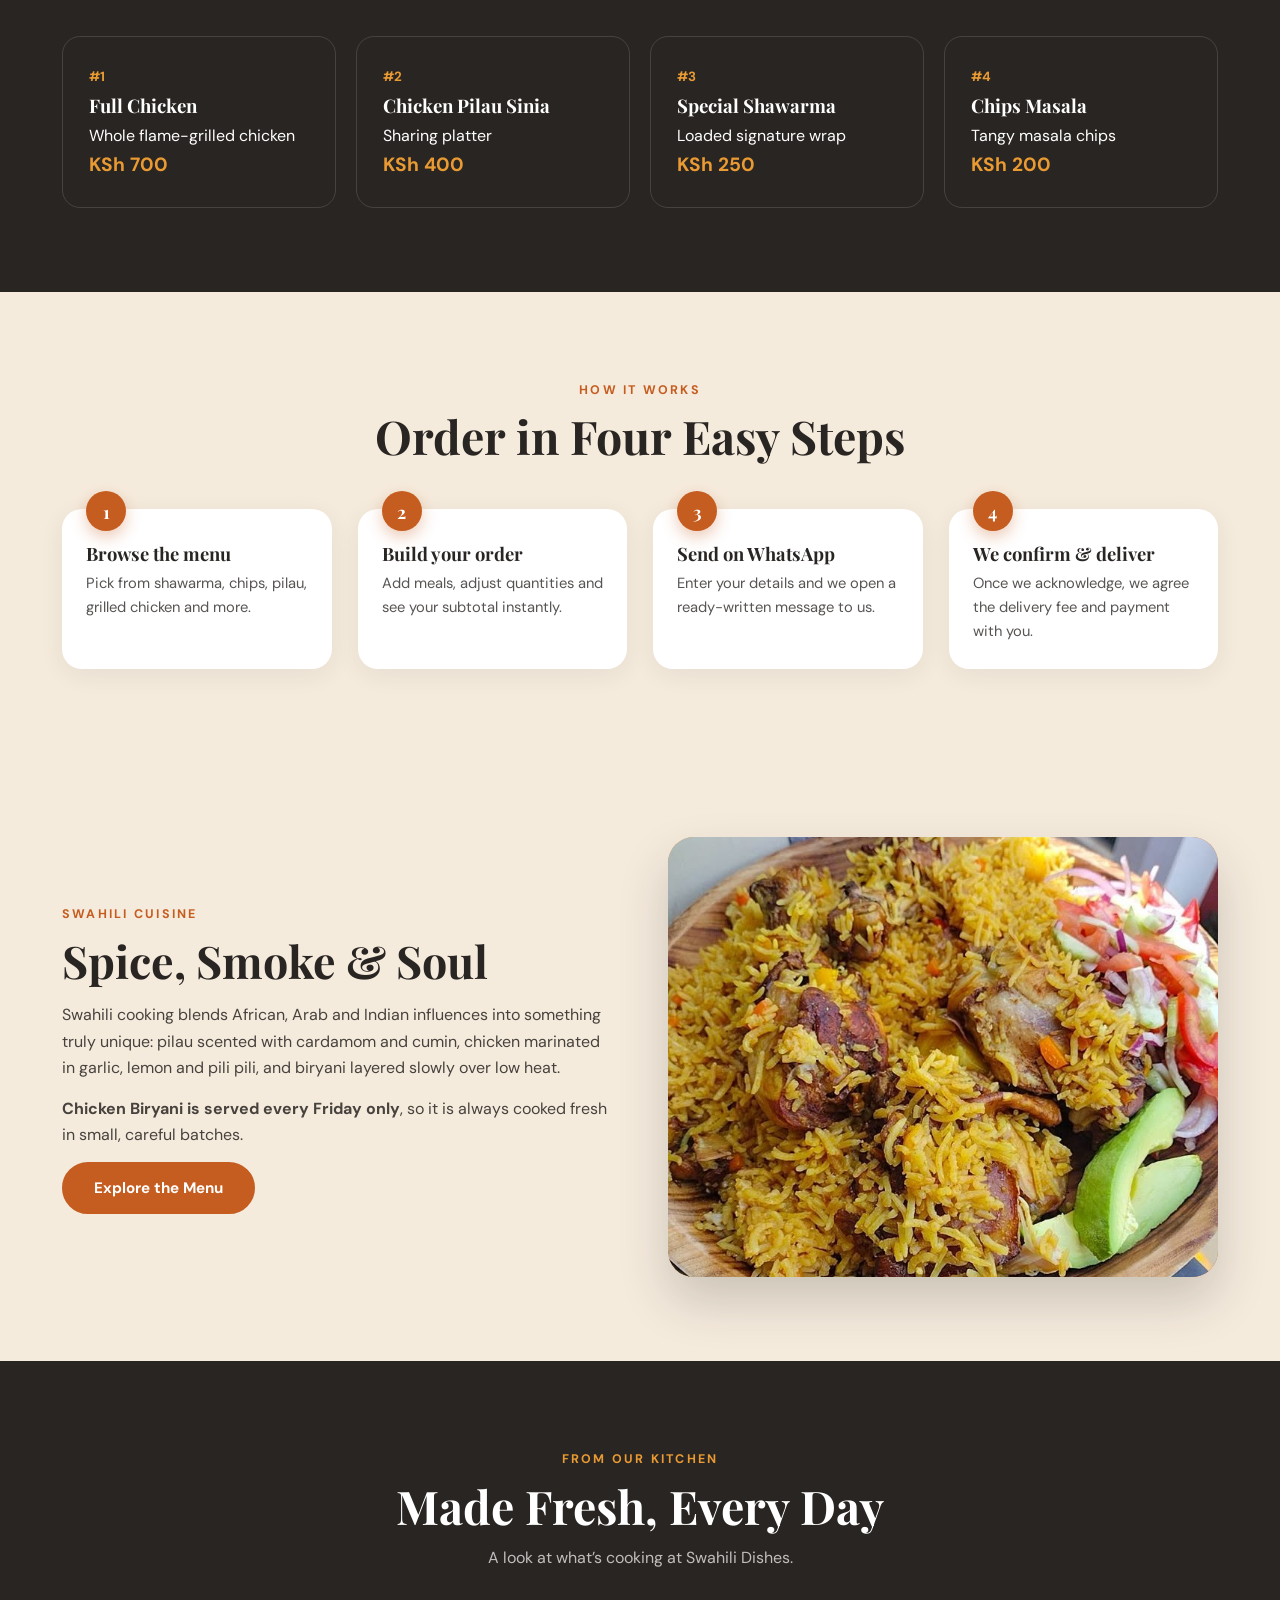
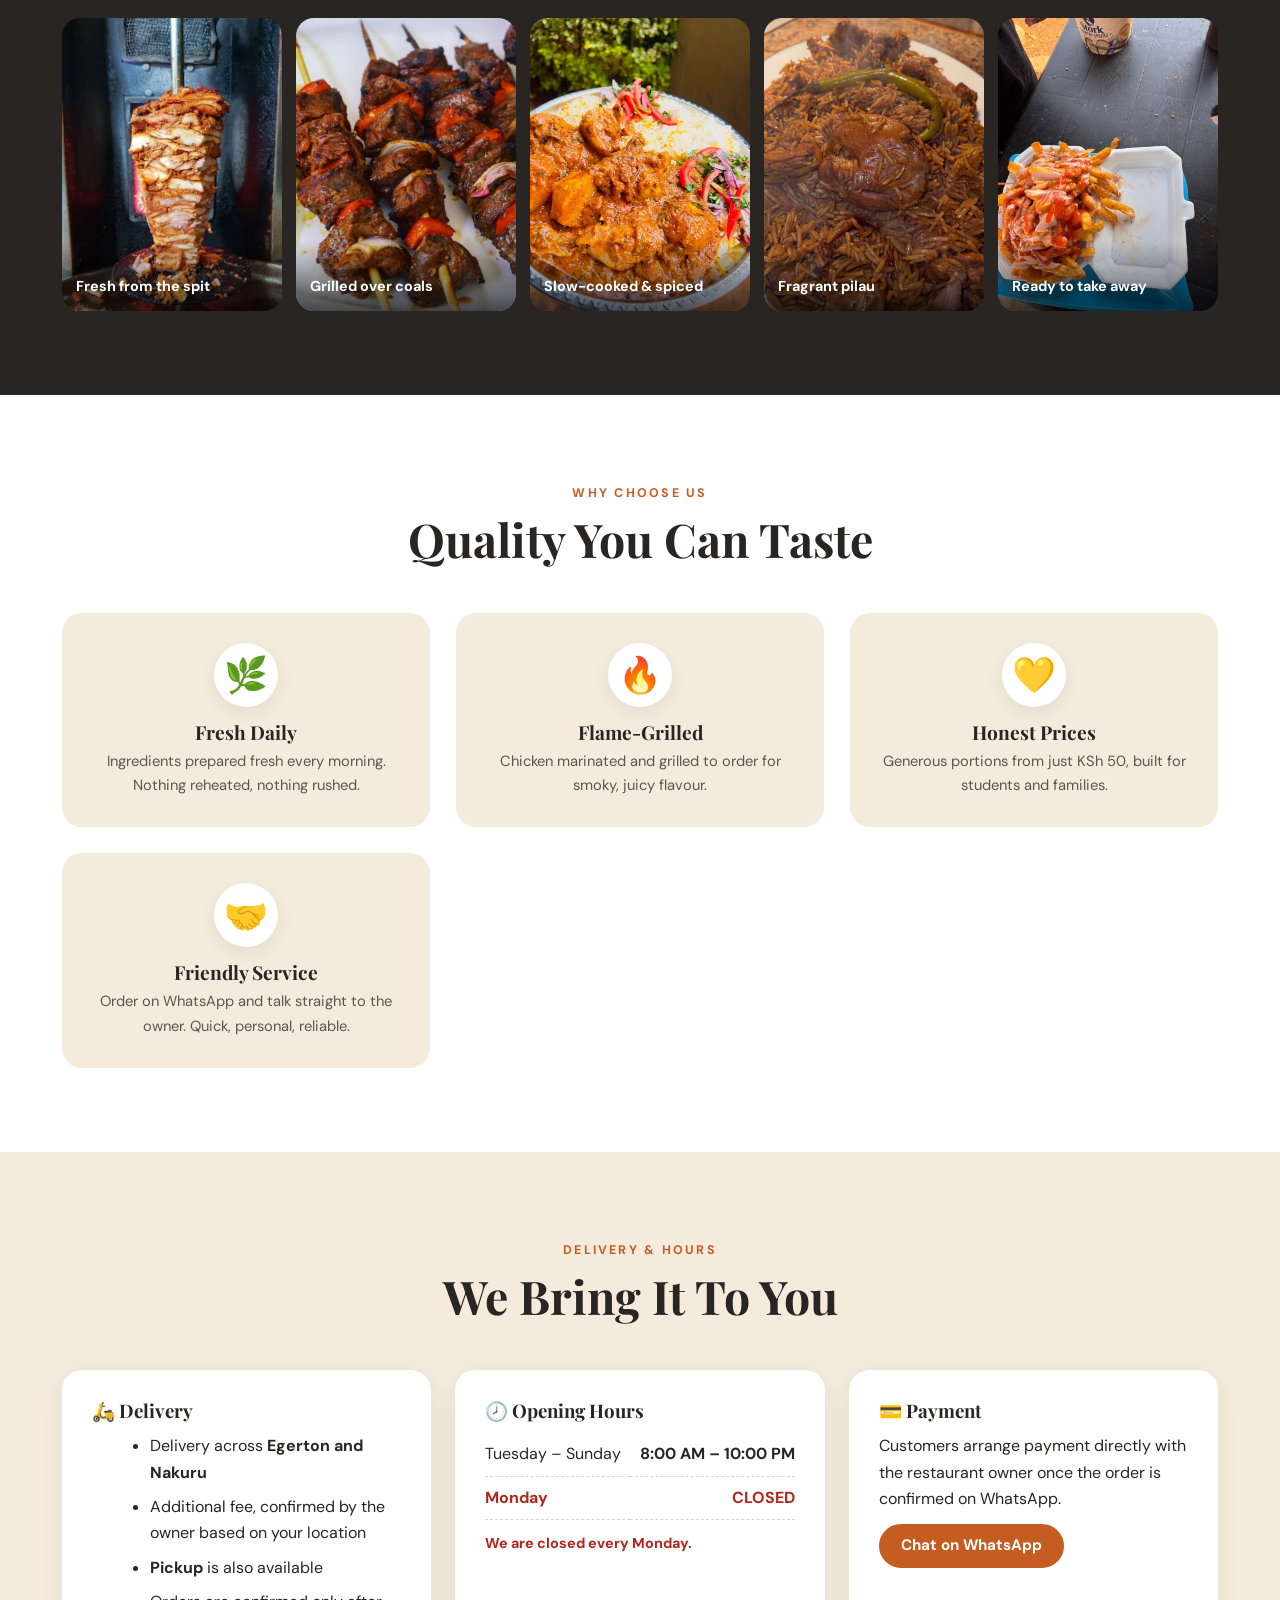
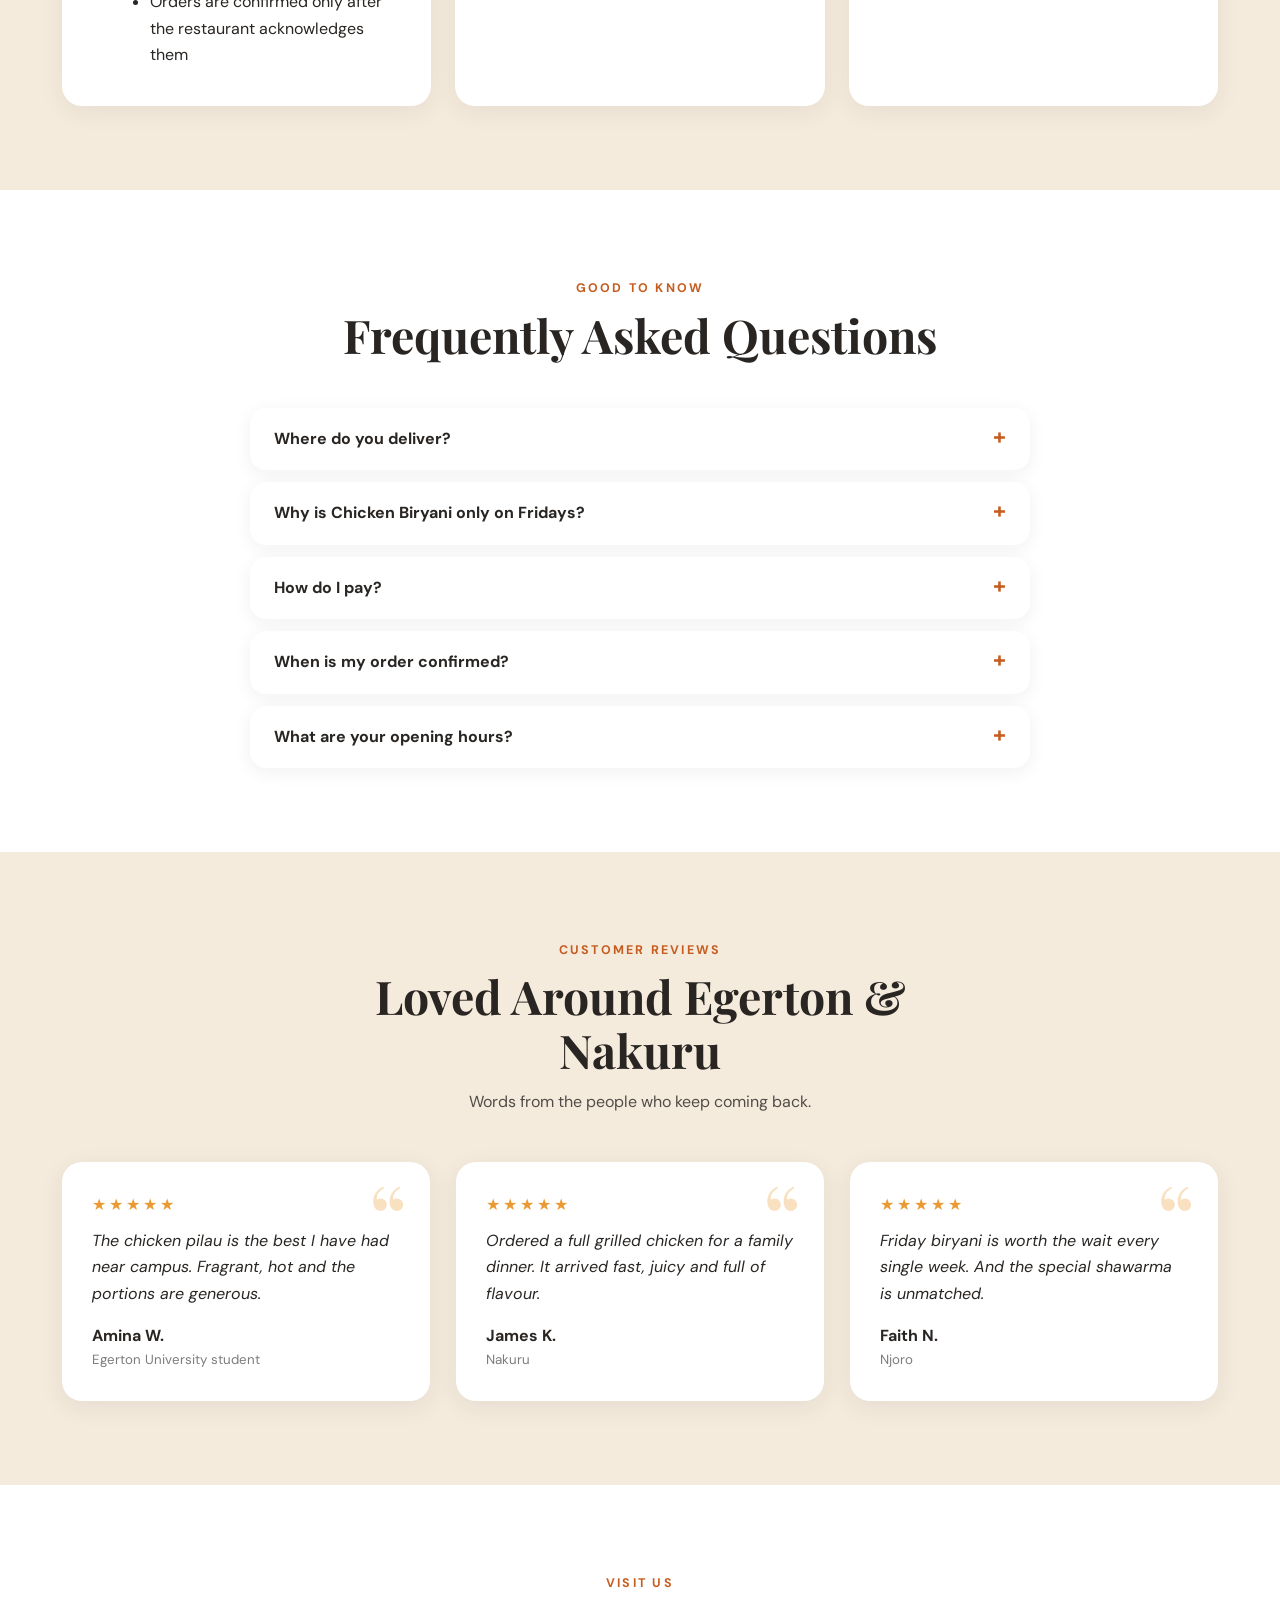
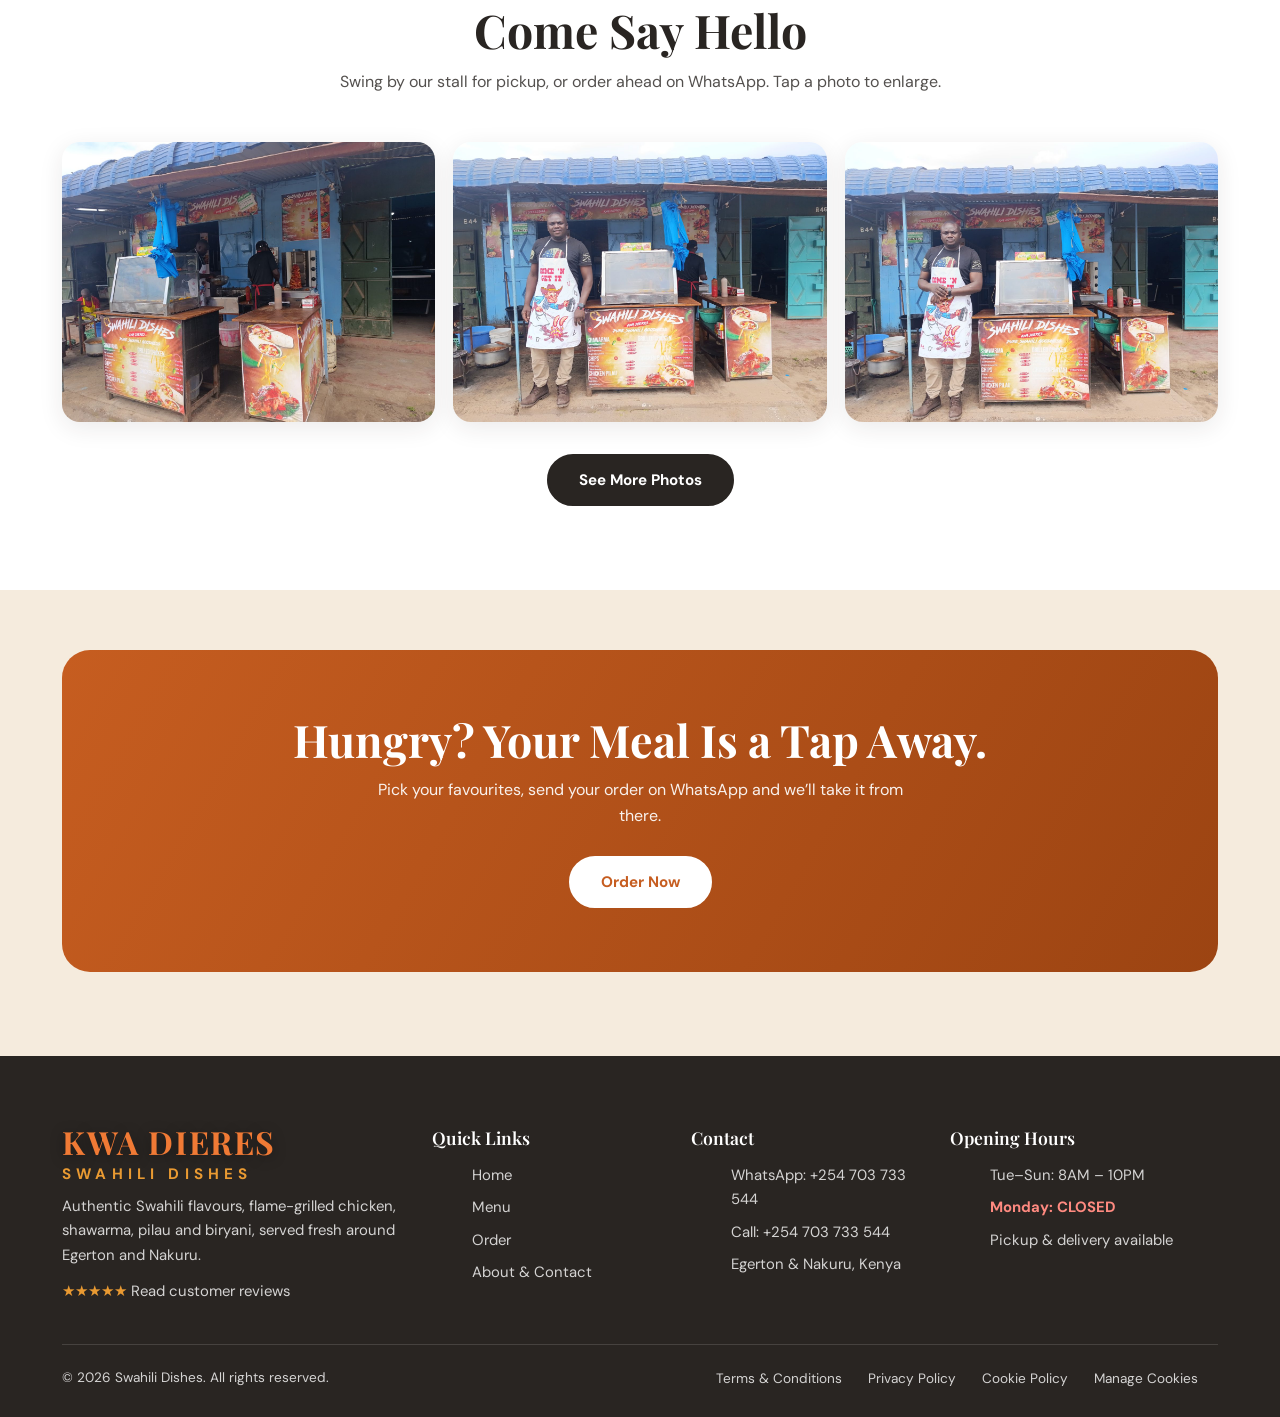
==== commit 0e78f96a: "Add files via upload" ====
--- a/index.html
+++ b/index.html
@@ -1,17 +1,17 @@
-<!DOCTYPE html><html lang="en"><head><meta charset="utf-8"><meta name="viewport" content="width=device-width,initial-scale=1"><title>Swahili Foods Egerton | Swahili Cuisine, Grilled Chicken &amp; Shawarma in Egerton &amp; Nakuru</title><meta name="description" content="Authentic Swahili food in Egerton and Nakuru: pilau, biryani, grilled chicken, shawarma and chips. Order on WhatsApp."><link rel="preconnect" href="https://fonts.googleapis.com"><link rel="preconnect" href="https://fonts.gstatic.com" crossorigin><link href="https://fonts.googleapis.com/css2?family=DM+Sans:wght@400;500;700&family=Playfair+Display:wght@600;700&display=swap" rel="stylesheet"><link rel="stylesheet" href="css/style.css"></head><body>
+<!DOCTYPE html><html lang="en"><head><meta charset="utf-8"><meta name="viewport" content="width=device-width,initial-scale=1"><title>Kwa Dieres – Swahili Dishes | Swahili Cuisine, Grilled Chicken &amp; Shawarma in Egerton &amp; Nakuru</title><meta name="description" content="Authentic Swahili food in Egerton and Nakuru: pilau, biryani, grilled chicken, shawarma and chips. Order on WhatsApp."><link rel="preconnect" href="https://fonts.googleapis.com"><link rel="preconnect" href="https://fonts.gstatic.com" crossorigin><link href="https://fonts.googleapis.com/css2?family=DM+Sans:wght@400;500;700&family=Playfair+Display:wght@600;700&display=swap" rel="stylesheet"><link rel="stylesheet" href="css/style.css"></head><body>
 <section class="hero"><div class="wrap"><span class="eyebrow" style="color:var(--a)">Egerton · Nakuru · Kenya</span><h1>Real Swahili flavour, <em>served fresh.</em></h1><p>Fragrant pilau, flame-grilled chicken, loaded shawarma and golden chips, cooked daily and delivered hot to your door.</p><div class="cta"><a class="btn" href="#order">Order Now</a><a class="btn ghost" href="menu.html">View Full Menu</a></div><div class="pills"><span>🕗 Tue–Sun 8AM–10PM</span><span class="x">Closed Mondays</span><span>🛵 Delivery &amp; Pickup</span></div></div></section>
 <section id="order" style="padding-top:64px"><div class="wrap"><div class="sh rv" style="margin-bottom:28px"><span class="eyebrow">Order Now</span><h2>Pick Your Dishes</h2><p>Tap Add to Order, then confirm on WhatsApp. No scrolling around, everything you need is right here.</p></div><div id="notice"></div><div class="notice"><b>🍛 Chicken Biryani is available on FRIDAYS ONLY.</b> We are closed on Mondays.</div><div class="chips" id="qchips" style="margin-bottom:28px"></div><div class="grid" id="featured"></div><p style="text-align:center;margin-top:34px;display:flex;gap:12px;justify-content:center;flex-wrap:wrap"><button class="btn" data-open>View My Order</button><a class="btn dk" href="order.html">Go to Checkout</a><a class="btn ghost" style="color:var(--c);border-color:var(--c)" href="menu.html">Search Full Menu</a></p></div></section>
 <div class="stats"><div class="wrap"><div><b>16</b><span>Freshly made dishes</span></div><div><b>KSh 50</b><span>Prices start from</span></div><div><b>Tue–Sun</b><span>8AM – 10PM</span></div><div><b>2 Areas</b><span>Egerton &amp; Nakuru delivery</span></div></div></div>
-<section><div class="wrap split"><div class="pic rv">🍗<img src="images/about.jpg" alt="Swahili Foods Egerton kitchen" onerror="this.remove()"></div><div class="rv"><span class="eyebrow">Welcome</span><h2>A Taste of the Swahili Coast, Right Here</h2><p>Swahili Foods Egerton brings the warmth of coastal Kenyan cooking to Egerton and Nakuru. Every plate is prepared with fresh ingredients, patient marinades and spices ground the traditional way.</p><p>From a quick 1/2 shawarma between lectures to a full Sinia platter for the family, we cook it fresh and serve it with a smile.</p><a class="btn" href="about.html">Our Story</a></div></div></section>
+<section><div class="wrap split"><div class="pic rv">🍗<img src="images/about.jpg" alt="Swahili Dishes kitchen" onerror="this.remove()"></div><div class="rv"><span class="eyebrow">Welcome</span><h2>A Taste of the Swahili Coast, Right Here</h2><p>Swahili Dishes brings the warmth of coastal Kenyan cooking to Egerton and Nakuru. Every plate is prepared with fresh ingredients, patient marinades and spices ground the traditional way.</p><p>From a quick 1/2 shawarma between lectures to a full Sinia platter for the family, we cook it fresh and serve it with a smile.</p><a class="btn" href="about.html">Our Story</a></div></div></section>
 <section class="white"><div class="wrap"><div class="sh rv"><span class="eyebrow">Explore the Menu</span><h2>Something for Every Craving</h2></div><div class="tiles"><a class="tile rv" href="menu.html#cat-0"><div class="tim"><img src="images/special-shawarma.jpg" alt="" loading="lazy"></div><h3>Shawarma</h3><p>From KSh 100</p></a><a class="tile rv" href="menu.html#cat-1"><div class="tim"><img src="images/chips.jpg" alt="" loading="lazy"></div><h3>Chips</h3><p>From KSh 100</p></a><a class="tile rv" href="menu.html#cat-2"><div class="tim"><img src="images/pilau-full.jpg" alt="" loading="lazy"></div><h3>Chicken Pilau</h3><p>From KSh 200</p></a><a class="tile rv" href="menu.html#cat-3"><div class="tim"><img src="images/grill-half.jpg" alt="" loading="lazy"></div><h3>Grilled Chicken</h3><p>From KSh 150</p></a><a class="tile rv" href="menu.html#cat-4"><div class="tim"><img src="images/biryani.jpg" alt="" loading="lazy"></div><h3>Chicken Biryani</h3><p>KSh 350 · Fridays only</p></a><a class="tile rv" href="menu.html#cat-5"><div class="tim"><img src="images/mshikaki.jpg" alt="" loading="lazy"></div><h3>Mshikaki</h3><p>KSh 50</p></a></div></div></section>
 <section class="dark"><div class="wrap"><div class="sh rv"><span class="eyebrow" style="color:var(--a)">Popular Meals</span><h2>Most Ordered This Week</h2></div><div class="pop rv"><div><small>#1</small><h3>Full Chicken</h3><p>Whole flame-grilled chicken</p><b>KSh 700</b></div><div><small>#2</small><h3>Chicken Pilau Sinia</h3><p>Sharing platter</p><b>KSh 400</b></div><div><small>#3</small><h3>Special Shawarma</h3><p>Loaded signature wrap</p><b>KSh 250</b></div><div><small>#4</small><h3>Chips Masala</h3><p>Tangy masala chips</p><b>KSh 200</b></div></div></div></section>
 <section><div class="wrap"><div class="sh rv"><span class="eyebrow">How It Works</span><h2>Order in Four Easy Steps</h2></div><div class="steps"><div class="step rv"><h3>Browse the menu</h3><p>Pick from shawarma, chips, pilau, grilled chicken and more.</p></div><div class="step rv"><h3>Build your order</h3><p>Add meals, adjust quantities and see your subtotal instantly.</p></div><div class="step rv"><h3>Send on WhatsApp</h3><p>Enter your details and we open a ready-written message to us.</p></div><div class="step rv"><h3>We confirm &amp; deliver</h3><p>Once we acknowledge, we agree the delivery fee and payment with you.</p></div></div></div></section>
 <section><div class="wrap split"><div class="rv"><span class="eyebrow">Swahili Cuisine</span><h2>Spice, Smoke &amp; Soul</h2><p>Swahili cooking blends African, Arab and Indian influences into something truly unique: pilau scented with cardamom and cumin, chicken marinated in garlic, lemon and pili pili, and biryani layered slowly over low heat.</p><p><b>Chicken Biryani is served every Friday only</b>, so it is always cooked fresh in small, careful batches.</p><a class="btn" href="menu.html">Explore the Menu</a></div><div class="pic rv">🍛<img src="images/biryani.jpg" alt="Chicken biryani" onerror="this.remove()"></div></div></section>
-<section class="dark"><div class="wrap"><div class="sh rv"><span class="eyebrow" style="color:var(--a)">From Our Kitchen</span><h2>Made Fresh, Every Day</h2><p>A look at what’s cooking at Swahili Foods Egerton.</p></div><div class="gal"><figure class="rv"><img src="images/g1.jpg" alt="Shawarma roasting on the spit" loading="lazy"><figcaption>Fresh from the spit</figcaption></figure><figure class="rv"><img src="images/g2.jpg" alt="Skewers grilled over coals" loading="lazy"><figcaption>Grilled over coals</figcaption></figure><figure class="rv"><img src="images/g3.jpg" alt="Slow-cooked spiced dish" loading="lazy"><figcaption>Slow-cooked &amp; spiced</figcaption></figure><figure class="rv"><img src="images/g4.jpg" alt="Fragrant pilau" loading="lazy"><figcaption>Fragrant pilau</figcaption></figure><figure class="rv"><img src="images/g5.jpg" alt="Takeaway chips" loading="lazy"><figcaption>Ready to take away</figcaption></figure></div></div></section>
+<section class="dark"><div class="wrap"><div class="sh rv"><span class="eyebrow" style="color:var(--a)">From Our Kitchen</span><h2>Made Fresh, Every Day</h2><p>A look at what’s cooking at Swahili Dishes.</p></div><div class="gal"><figure class="rv"><img src="images/g1.jpg" alt="Shawarma roasting on the spit" loading="lazy"><figcaption>Fresh from the spit</figcaption></figure><figure class="rv"><img src="images/g2.jpg" alt="Skewers grilled over coals" loading="lazy"><figcaption>Grilled over coals</figcaption></figure><figure class="rv"><img src="images/g3.jpg" alt="Slow-cooked spiced dish" loading="lazy"><figcaption>Slow-cooked &amp; spiced</figcaption></figure><figure class="rv"><img src="images/g4.jpg" alt="Fragrant pilau" loading="lazy"><figcaption>Fragrant pilau</figcaption></figure><figure class="rv"><img src="images/g5.jpg" alt="Takeaway chips" loading="lazy"><figcaption>Ready to take away</figcaption></figure></div></div></section>
 <section class="white"><div class="wrap"><div class="sh rv"><span class="eyebrow">Why Choose Us</span><h2>Quality You Can Taste</h2></div><div class="grid"><div class="feat rv"><i aria-hidden="true">🌿</i><h3>Fresh Daily</h3><p>Ingredients prepared fresh every morning. Nothing reheated, nothing rushed.</p></div><div class="feat rv"><i aria-hidden="true">🔥</i><h3>Flame-Grilled</h3><p>Chicken marinated and grilled to order for smoky, juicy flavour.</p></div><div class="feat rv"><i aria-hidden="true">💛</i><h3>Honest Prices</h3><p>Generous portions from just KSh 50, built for students and families.</p></div><div class="feat rv"><i aria-hidden="true">🤝</i><h3>Friendly Service</h3><p>Order on WhatsApp and talk straight to the owner. Quick, personal, reliable.</p></div></div></div></section>
 <section><div class="wrap"><div class="sh rv"><span class="eyebrow">Delivery &amp; Hours</span><h2>We Bring It To You</h2></div><div class="info"><div class="box rv"><h3>🛵 Delivery</h3><ul><li>Delivery across <b>Egerton and Nakuru</b></li><li>Additional fee, confirmed by the owner based on your location</li><li><b>Pickup</b> is also available</li><li>Orders are confirmed only after the restaurant acknowledges them</li></ul></div><div class="box rv"><h3>🕗 Opening Hours</h3><table class="hrs"><tr><td>Tuesday – Sunday</td><td>8:00 AM – 10:00 PM</td></tr><tr class="cl"><td>Monday</td><td>CLOSED</td></tr></table><p style="margin-top:12px;font-size:.9rem"><b style="color:#b3261e">We are closed every Monday.</b></p></div><div class="box rv"><h3>💳 Payment</h3><p>Customers arrange payment directly with the restaurant owner once the order is confirmed on WhatsApp.</p><p style="margin-top:12px"><a class="btn sm" href="https://wa.me/254703733544">Chat on WhatsApp</a></p></div></div></div></section>
 <section class="white"><div class="wrap"><div class="sh rv"><span class="eyebrow">Good to Know</span><h2>Frequently Asked Questions</h2></div><div class="faq rv"><details><summary>Where do you deliver?</summary><p>We deliver within Egerton and Nakuru. Delivery has an additional fee which the owner confirms with you based on your location. Pickup is also available.</p></details><details><summary>Why is Chicken Biryani only on Fridays?</summary><p>Biryani is cooked in careful, fresh batches every Friday, so it is only available to order that day.</p></details><details><summary>How do I pay?</summary><p>Payment is arranged directly with the restaurant owner after your order is acknowledged on WhatsApp.</p></details><details><summary>When is my order confirmed?</summary><p>Sending the WhatsApp message is a request. Your order is confirmed once the restaurant acknowledges it.</p></details><details><summary>What are your opening hours?</summary><p>We are open Tuesday to Sunday, 8AM to 10PM, and closed every Monday.</p></details></div></div></section>
 <section id="reviews"><div class="wrap"><div class="sh rv"><span class="eyebrow">Customer Reviews</span><h2>Loved Around Egerton &amp; Nakuru</h2><p>Words from the people who keep coming back.</p></div><div class="grid"><div class="rev rv"><div class="st">★★★★★</div><p>The chicken pilau is the best I have had near campus. Fragrant, hot and the portions are generous.</p><b>Amina W.<small>Egerton University student</small></b></div><div class="rev rv"><div class="st">★★★★★</div><p>Ordered a full grilled chicken for a family dinner. It arrived fast, juicy and full of flavour.</p><b>James K.<small>Nakuru</small></b></div><div class="rev rv"><div class="st">★★★★★</div><p>Friday biryani is worth the wait every single week. And the special shawarma is unmatched.</p><b>Faith N.<small>Njoro</small></b></div></div></div></section>
-<section class="white"><div class="wrap"><div class="sh rv"><span class="eyebrow">Visit Us</span><h2>Come Say Hello</h2><p>Swing by our stall for pickup, or order ahead on WhatsApp. Tap a photo to enlarge.</p></div><div class="strip"><button class="zm rv" data-zoom="images/stall-1.jpg" data-alt="Swahili Foods Egerton stall front" aria-label="Enlarge photo: Swahili Foods Egerton stall front"><img src="images/stall-1.jpg" alt="Swahili Foods Egerton stall front" loading="lazy"></button><button class="zm rv" data-zoom="images/stall-2.jpg" data-alt="Our team at the stall" aria-label="Enlarge photo: Our team at the stall"><img src="images/stall-2.jpg" alt="Our team at the stall" loading="lazy"></button><button class="zm rv" data-zoom="images/stall-5.jpg" data-alt="Fresh food counter" aria-label="Enlarge photo: Fresh food counter"><img src="images/stall-5.jpg" alt="Fresh food counter" loading="lazy"></button></div><p style="text-align:center;margin-top:32px"><a class="btn dk" href="about.html#stall">See More Photos</a></p></div></section>
+<section class="white"><div class="wrap"><div class="sh rv"><span class="eyebrow">Visit Us</span><h2>Come Say Hello</h2><p>Swing by our stall for pickup, or order ahead on WhatsApp. Tap a photo to enlarge.</p></div><div class="strip"><button class="zm rv" data-zoom="images/stall-1.jpg" data-alt="Swahili Dishes stall front" aria-label="Enlarge photo: Swahili Dishes stall front"><img src="images/stall-1.jpg" alt="Swahili Dishes stall front" loading="lazy"></button><button class="zm rv" data-zoom="images/stall-2.jpg" data-alt="Our team at the stall" aria-label="Enlarge photo: Our team at the stall"><img src="images/stall-2.jpg" alt="Our team at the stall" loading="lazy"></button><button class="zm rv" data-zoom="images/stall-5.jpg" data-alt="Fresh food counter" aria-label="Enlarge photo: Fresh food counter"><img src="images/stall-5.jpg" alt="Fresh food counter" loading="lazy"></button></div><p style="text-align:center;margin-top:32px"><a class="btn dk" href="about.html#stall">See More Photos</a></p></div></section>
 <section style="padding-top:60px"><div class="wrap"><div class="band rv"><h2>Hungry? Your Meal Is a Tap Away.</h2><p>Pick your favourites, send your order on WhatsApp and we’ll take it from there.</p><a class="btn" href="menu.html">Order Now</a></div></div></section>
 <script src="js/app.js"></script></body></html>
--- a/css/style.css
+++ b/css/style.css
@@ -85,3 +85,6 @@
 .brand{font:600 .82rem 'DM Sans',sans-serif;letter-spacing:.22em;text-transform:uppercase;line-height:1.15}.brand small{font:700 1.65rem 'Playfair Display',serif;letter-spacing:.05em;color:#F07A35;margin-bottom:3px;text-shadow:0 2px 14px #0006}.brand b{color:var(--a)}footer .brand small{font-size:1.5rem}
 .tiles{grid-template-columns:repeat(auto-fit,minmax(190px,1fr))}.tile{padding:0;overflow:hidden}.tile .tim{aspect-ratio:4/3;overflow:hidden}.tile .tim img{width:100%;height:100%;object-fit:cover;transition:transform .8s var(--e)}.tile:hover .tim img{transform:scale(1.07)}.tile h3{padding:16px 12px 0}.tile p{padding:0 12px 20px}
 @media(max-width:860px){.brand small{font-size:1.35rem}.brand{font-size:.7rem}}@media(max-width:520px){.tiles{grid-template-columns:repeat(2,1fr);gap:12px}}
+.brand small{font-size:2.3rem;line-height:1;letter-spacing:.05em;margin-bottom:6px}.brand .sd{font:700 .95rem 'DM Sans',sans-serif;letter-spacing:.34em;text-transform:uppercase;color:var(--a);white-space:nowrap}footer .brand small{font-size:2rem}
+@media(max-width:860px){.brand small{font-size:1.85rem}.brand .sd{font-size:.8rem;letter-spacing:.28em}}
+@media(max-width:860px){.brand small{font-size:2rem;letter-spacing:.03em}.hd .btn.sm{padding:8px 14px;font-size:.82rem;min-height:40px}}
